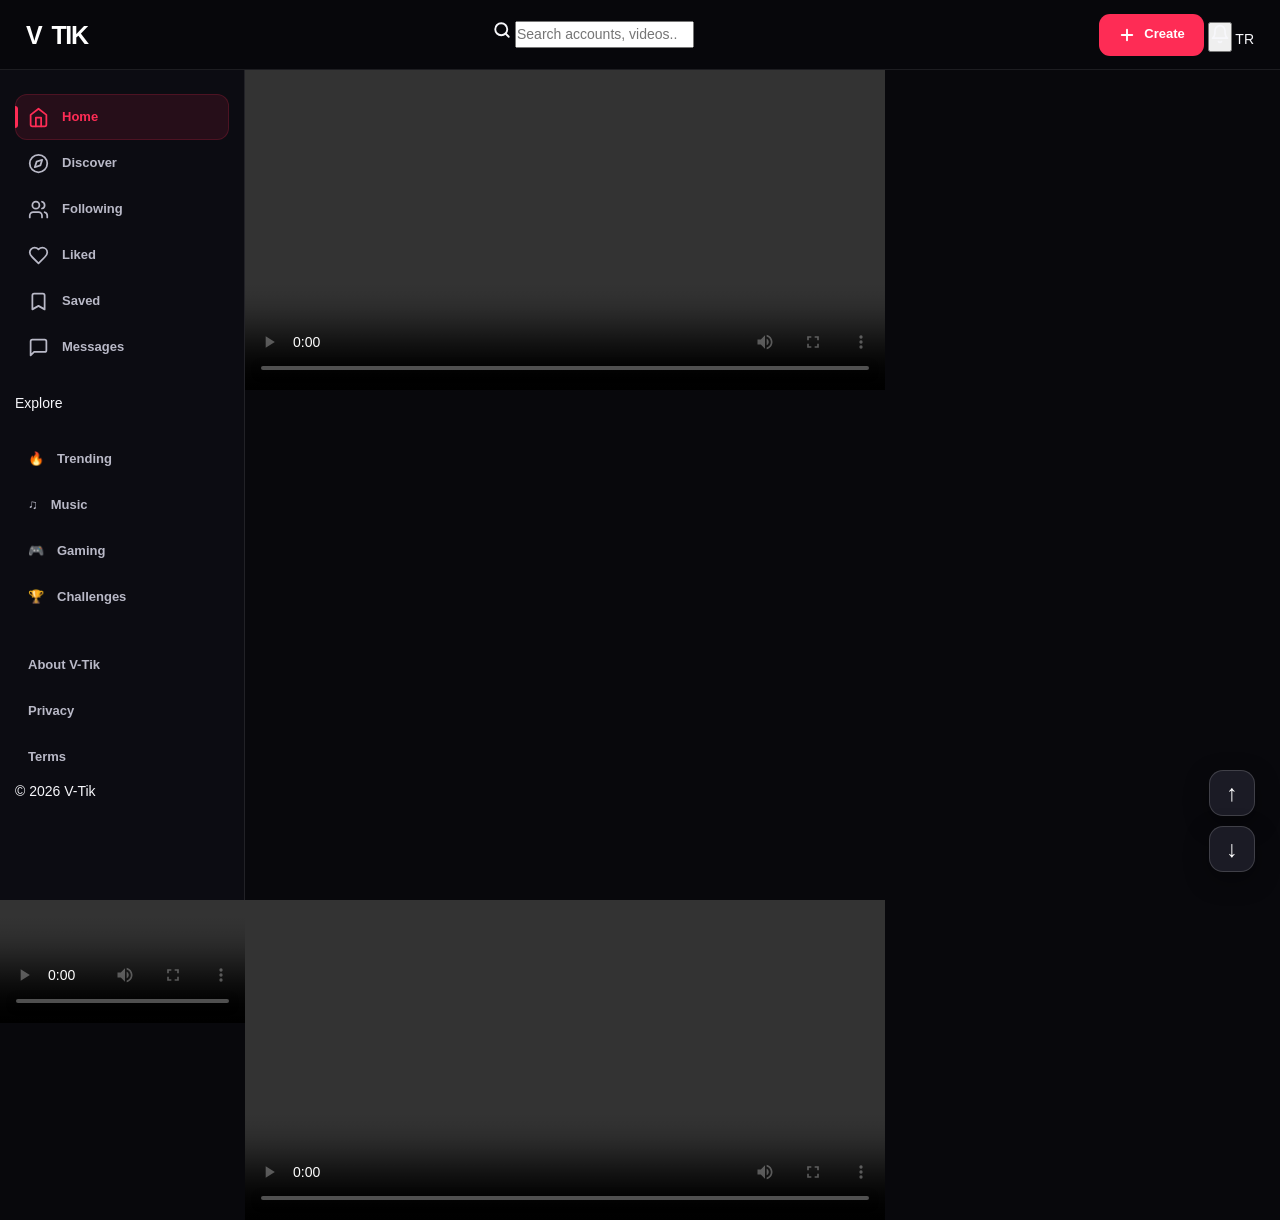
==== index.html @ 107262cf "Update index.html" ====
<!DOCTYPE html>
<html lang="en">
<head>
    <meta charset="UTF-8">
    <meta name="viewport" content="width=device-width, initial-scale=1.0">
    <meta name="theme-color" content="#0F0C1B">
    <meta name="description" content="Discover, watch, share, and create short videos on V-Tik.">

    <title>V-Tik — Short Videos</title>

    <link rel="preconnect" href="https://fonts.googleapis.com">
    <link rel="preconnect" href="https://fonts.gstatic.com" crossorigin>

    <link
        href="https://fonts.googleapis.com/css2?family=Plus+Jakarta+Sans:wght@400;500;600;700;800&display=swap"
        rel="stylesheet"
    >

    <link rel="stylesheet" href="style.css">

    <!-- Keep dialogs hidden before the page becomes interactive. -->
    <style>
        #createModal,
        #commentsModal,
        #videoViewer {
            display: none;
        }

        #createModal.active,
        #commentsModal.active {
            display: flex;
        }

        #videoViewer.active {
            display: flex;
        }

        body.modal-open {
            overflow: hidden;
        }

        [hidden] {
            display: none !important;
        }
    </style>

    <script src="app.js" defer></script>
</head>

<body>

    <!-- =========================
         TOP BAR
    ========================== -->
    <header class="topbar">

        <a href="index.html" class="brand" aria-label="V-Tik home">
            <span class="brand-v">V</span>
            <span class="brand-tik">TIK</span>
        </a>

        <div class="search">

            <span class="search-icon" aria-hidden="true">
                <svg width="18" height="18" viewBox="0 0 24 24"
                     fill="none" stroke="currentColor" stroke-width="2.5"
                     stroke-linecap="round" stroke-linejoin="round">
                    <circle cx="11" cy="11" r="8"></circle>
                    <path d="m21 21-4.3-4.3"></path>
                </svg>
            </span>

            <input
                id="searchInput"
                type="search"
                placeholder="Search accounts, videos..."
                autocomplete="off"
                aria-label="Search videos and accounts"
            >

            <button
                id="clearSearch"
                class="clear-search"
                type="button"
                hidden
                aria-label="Clear search"
            >
                ✕
            </button>

        </div>

        <div class="topbar-actions">

            <button
                id="createTop"
                class="create-btn"
                type="button"
                aria-haspopup="dialog"
                aria-controls="createModal"
            >
                <svg width="18" height="18" viewBox="0 0 24 24"
                     fill="none" stroke="currentColor" stroke-width="2.5"
                     stroke-linecap="round" stroke-linejoin="round"
                     aria-hidden="true">
                    <path d="M5 12h14"></path>
                    <path d="M12 5v14"></path>
                </svg>
                <span>Create</span>
            </button>

            <button
                class="round-btn"
                id="notificationBtn"
                type="button"
                title="Notifications"
                aria-label="Notifications"
            >
                <svg width="20" height="20" viewBox="0 0 24 24"
                     fill="none" stroke="currentColor" stroke-width="2"
                     stroke-linecap="round" stroke-linejoin="round"
                     aria-hidden="true">
                    <path d="M6 8a6 6 0 0 1 12 0c0 7 3 9 3 9H3s3-2 3-9"></path>
                    <path d="M10.3 21a1.94 1.94 0 0 0 3.4 0"></path>
                </svg>
                <span class="badge" aria-hidden="true"></span>
            </button>

            <a href="log.html" class="profile-link" aria-label="User profile">
                <span class="avatar small">TR</span>
            </a>

        </div>

    </header>


    <!-- =========================
         MAIN APPLICATION SHELL
    ========================== -->
    <div class="shell">

        <!-- SIDEBAR -->
        <aside class="sidebar">

            <nav class="nav-group" aria-label="Main navigation">

                <button
                    class="nav-item active"
                    type="button"
                    data-section="home"
                    aria-current="page"
                >
                    <svg width="22" height="22" viewBox="0 0 24 24"
                         fill="none" stroke="currentColor" stroke-width="2"
                         stroke-linecap="round" stroke-linejoin="round"
                         aria-hidden="true">
                        <path d="m3 9 9-7 9 7v11a2 2 0 0 1-2 2H5a2 2 0 0 1-2-2z"></path>
                        <polyline points="9 22 9 12 15 12 15 22"></polyline>
                    </svg>
                    <span>Home</span>
                </button>

                <button class="nav-item" type="button" data-section="discover">
                    <svg width="22" height="22" viewBox="0 0 24 24"
                         fill="none" stroke="currentColor" stroke-width="2"
                         stroke-linecap="round" stroke-linejoin="round"
                         aria-hidden="true">
                        <circle cx="12" cy="12" r="10"></circle>
                        <polygon points="16.24 7.76 14.12 14.12 7.76 16.24 9.88 9.88 16.24 7.76"></polygon>
                    </svg>
                    <span>Discover</span>
                </button>

                <button class="nav-item" type="button" data-section="following">
                    <svg width="22" height="22" viewBox="0 0 24 24"
                         fill="none" stroke="currentColor" stroke-width="2"
                         stroke-linecap="round" stroke-linejoin="round"
                         aria-hidden="true">
                        <path d="M16 21v-2a4 4 0 0 0-4-4H6a4 4 0 0 0-4 4v2"></path>
                        <circle cx="9" cy="7" r="4"></circle>
                        <path d="M22 21v-2a4 4 0 0 0-3-3.87"></path>
                        <path d="M16 3.13a4 4 0 0 1 0 7.75"></path>
                    </svg>
                    <span>Following</span>
                </button>

                <button class="nav-item" type="button" data-section="liked">
                    <svg width="22" height="22" viewBox="0 0 24 24"
                         fill="none" stroke="currentColor" stroke-width="2"
                         stroke-linecap="round" stroke-linejoin="round"
                         aria-hidden="true">
                        <path d="M19 14c1.49-1.46 3-3.21 3-5.5A5.5 5.5 0 0 0 16.5 3c-1.76 0-3 .5-4.5 2-1.5-1.5-2.74-2-4.5-2A5.5 5.5 0 0 0 2 8.5c0 2.3 1.5 4.05 3 5.5l7 7Z"></path>
                    </svg>
                    <span>Liked</span>
                </button>

                <button class="nav-item" type="button" data-section="saved">
                    <svg width="22" height="22" viewBox="0 0 24 24"
                         fill="none" stroke="currentColor" stroke-width="2"
                         stroke-linecap="round" stroke-linejoin="round"
                         aria-hidden="true">
                        <path d="m19 21-7-4-7 4V5a2 2 0 0 1 2-2h10a2 2 0 0 1 2 2v16z"></path>
                    </svg>
                    <span>Saved</span>
                </button>

                <button class="nav-item" type="button" data-section="messages">
                    <svg width="22" height="22" viewBox="0 0 24 24"
                         fill="none" stroke="currentColor" stroke-width="2"
                         stroke-linecap="round" stroke-linejoin="round"
                         aria-hidden="true">
                        <path d="M21 15a2 2 0 0 1-2 2H7l-4 4V5a2 2 0 0 1 2-2h14a2 2 0 0 1 2 2z"></path>
                    </svg>
                    <span>Messages</span>
                </button>

            </nav>

            <div class="side-title">Explore</div>

            <nav class="nav-group" aria-label="Explore categories">

                <button class="nav-item" type="button" data-section="trending">
                    <span class="emoji-icon" aria-hidden="true">🔥</span>
                    <span>Trending</span>
                </button>

                <button class="nav-item" type="button" data-section="music">
                    <span class="emoji-icon" aria-hidden="true">♫</span>
                    <span>Music</span>
                </button>

                <button class="nav-item" type="button" data-section="gaming">
                    <span class="emoji-icon" aria-hidden="true">🎮</span>
                    <span>Gaming</span>
                </button>

                <button class="nav-item" type="button" data-section="challenges">
                    <span class="emoji-icon" aria-hidden="true">🏆</span>
                    <span>Challenges</span>
                </button>

            </nav>

            <div class="side-bottom">

                <div class="footer-links">
                    <button type="button">About V-Tik</button>
                    <button type="button">Privacy</button>
                    <button type="button">Terms</button>
                </div>

                <p class="copyright">© 2026 V-Tik</p>

            </div>

        </aside>


        <!-- =========================
             VIDEO FEED
             app.js renders video cards here.
             Intentionally empty on page load.
        ========================== -->
      
<div class="scroll-controls" aria-label="Feed scrolling controls">
    <button id="scrollUp" type="button" aria-label="Scroll up" title="Scroll up">
        ↑
    </button>
    <button id="scrollDown" type="button" aria-label="Scroll down" title="Scroll down">
        ↓
    </button>
</div>

<video controls width="640" playsinline preload="metadata">
  <source src="./Ranking Best F1 Donut's!.mp4" type="video/mp4">
  Your browser does not support HTML video.
</video>
        <video controls width="640" playsinline preload="metadata">
  <source src="./video2.mp4" type="video/mp4">
  Your browser does not support HTML video.
</video>
<video controls width="640" playsinline preload="metadata">
  <source src="./videoplayback.mp4" type="video/mp4">
  Your browser does not support HTML video.
</video>



    <!-- =========================
         MOBILE NAVIGATION
    ========================== -->
    <nav class="mobile-nav" aria-label="Mobile navigation">

        <button
            class="active"
            type="button"
            data-section="home"
            aria-label="Home"
            aria-current="page"
        >
            <svg width="22" height="22" viewBox="0 0 24 24"
                 fill="none" stroke="currentColor" stroke-width="2"
                 stroke-linecap="round" stroke-linejoin="round"
                 aria-hidden="true">
                <path d="m3 9 9-7 9 7v11a2 2 0 0 1-2 2H5a2 2 0 0 1-2-2z"></path>
            </svg>
            <span>Home</span>
        </button>

        <button type="button" data-section="discover" aria-label="Discover">
            <svg width="22" height="22" viewBox="0 0 24 24"
                 fill="none" stroke="currentColor" stroke-width="2"
                 stroke-linecap="round" stroke-linejoin="round"
                 aria-hidden="true">
                <circle cx="12" cy="12" r="10"></circle>
                <polygon points="16.24 7.76 14.12 14.12 7.76 16.24 9.88 9.88 16.24 7.76"></polygon>
            </svg>
            <span>Discover</span>
        </button>

        <button
            class="mobile-create"
            id="mobileCreate"
            type="button"
            aria-label="Create a video"
            aria-haspopup="dialog"
            aria-controls="createModal"
        >
            <svg width="24" height="24" viewBox="0 0 24 24"
                 fill="none" stroke="currentColor" stroke-width="2.5"
                 stroke-linecap="round" stroke-linejoin="round"
                 aria-hidden="true">
                <path d="M12 5v14"></path>
                <path d="M5 12h14"></path>
            </svg>
        </button>

        <button type="button" data-section="messages" aria-label="Inbox">
            <svg width="22" height="22" viewBox="0 0 24 24"
                 fill="none" stroke="currentColor" stroke-width="2"
                 stroke-linecap="round" stroke-linejoin="round"
                 aria-hidden="true">
                <path d="M21 15a2 2 0 0 1-2 2H7l-4 4V5a2 2 0 0 1 2-2h14a2 2 0 0 1 2 2z"></path>
            </svg>
            <span>Inbox</span>
        </button>

        <a href="log.html" class="mobile-profile-link" aria-label="Profile">
            <span class="avatar micro">TR</span>
            <span>Profile</span>
        </a>

    </nav>


    <!-- =========================
         COMMENTS MODAL
    ========================== -->
    <div
        class="modal"
        id="commentsModal"
        role="dialog"
        aria-modal="true"
        aria-labelledby="commentsTitle"
        aria-hidden="true"
    >

        <div class="modal-backdrop" id="commentsBackdrop"></div>

        <div class="modal-box comments-box">

            <div class="modal-header">

                <h2 id="commentsTitle">Comments</h2>

                <button
                    class="close"
                    id="closeComments"
                    type="button"
                    aria-label="Close comments"
                >
                    ✕
                </button>

            </div>

            <div class="comments-list" id="comments"></div>

            <form class="comment-form" id="commentForm">

                <input
                    id="commentInput"
                    name="comment"
                    type="text"
                    placeholder="Add a comment..."
                    maxlength="180"
                    autocomplete="off"
                    aria-label="Write a comment"
                    required
                >

                <button type="submit" id="postCommentBtn" disabled>
                    Post
                </button>

            </form>

        </div>

    </div>


    <!-- =========================
         CREATE VIDEO MODAL
         Hidden until a Create button is clicked.
    ========================== -->
    <div
        class="modal"
        id="createModal"
        role="dialog"
        aria-modal="true"
        aria-labelledby="createTitle"
        aria-hidden="true"
    >

        <div class="modal-backdrop" id="createBackdrop"></div>

        <div class="modal-box create-box">

            <button
                class="close"
                id="closeCreate"
                type="button"
                aria-label="Close upload dialog"
            >
                ✕
            </button>

            <input
                id="videoPicker"
                name="video"
                type="file"
                accept="video/*"
                hidden
            >

            <div class="upload-zone" id="uploadZone">

                <div class="upload-icon-wrapper" aria-hidden="true">
                    <svg width="32" height="32" viewBox="0 0 24 24"
                         fill="none" stroke="currentColor" stroke-width="2"
                         stroke-linecap="round" stroke-linejoin="round">
                        <path d="M21 15v4a2 2 0 0 1-2 2H5a2 2 0 0 1-2-2v-4"></path>
                        <polyline points="17 8 12 3 7 8"></polyline>
                        <line x1="12" y1="3" x2="12" y2="15"></line>
                    </svg>
                </div>

                <h2 id="createTitle">Create on V-Tik</h2>

                <p>Drag and drop a video file, or browse</p>

                <label for="videoPicker" class="upload-btn">
                    <span>Select Video</span>
                </label>

            </div>

            <div class="preview-container" id="previewContainer" hidden>

                <video
                    id="uploadPreview"
                    class="upload-preview"
                    controls
                    muted
                    loop
                    playsinline
                ></video>

                <p id="uploadName" class="file-name-muted"></p>

            </div>

            <div class="caption-wrapper">

                <input
                    id="videoCaption"
                    class="caption-input"
                    name="caption"
                    type="text"
                    maxlength="180"
                    placeholder="Write a catchy caption..."
                    autocomplete="off"
                    aria-label="Video caption"
                >

            </div>

            <button
                id="postVideo"
                class="post-video-btn"
                type="button"
                disabled
            >
                Post Video
            </button>

        </div>

    </div>


    <!-- =========================
         FULLSCREEN VIDEO VIEWER
    ========================== -->
    <div
        class="viewer"
        id="videoViewer"
        aria-hidden="true"
    >

        <button
            class="viewer-close"
            id="viewerClose"
            type="button"
            aria-label="Close video viewer"
        >
            ✕
        </button>

        <video
            id="viewerVideo"
            controls
            playsinline
        ></video>

    </div>


    <!-- =========================
         TOAST NOTIFICATION
    ========================== -->
    <div
        class="toast"
        id="toast"
        role="status"
        aria-live="polite"
    ></div>

</body>
</html>
---- style.css ----
/* =========================================================
   V-TIK — COMPLETE CSS STYLESHEET
   Theme: Premium Dark / TikTok-Inspired
   Layout: Left Sidebar + Vertical Video Feed
   Features:
   - Separate desktop navigation
   - Vertical video cards
   - Like, comment, save and share actions
   - Floating scroll controls
   - Responsive mobile navigation
   - Upload and comments modals
   - Fullscreen video viewer
========================================================= */

/* =========================================================
   1. ROOT VARIABLES
========================================================= */

:root {
    --bg: #08080c;
    --bg-soft: #0e0e14;
    --sidebar-bg: #0c0c12;
    --surface: #121219;
    --surface-2: #1a1a23;
    --surface-3: #252530;

    --pink: #fe2c55;
    --pink-dark: #e91e49;
    --cyan: #25f4ee;

    --text: #f7f7fb;
    --text-soft: #b6b6c4;
    --muted: #777786;

    --border: rgba(255, 255, 255, 0.09);
    --border-strong: rgba(255, 255, 255, 0.16);

    --header-height: 70px;
    --sidebar-width: 245px;
    --feed-width: 650px;

    --radius-sm: 9px;
    --radius-md: 15px;
    --radius-lg: 21px;

    --shadow: 0 14px 40px rgba(0, 0, 0, 0.35);
    --transition: 0.25s ease;
}

/* =========================================================
   2. RESET AND GLOBAL STYLES
========================================================= */

* {
    margin: 0;
    padding: 0;
    box-sizing: border-box;
}

html {
    min-height: 100%;
    scroll-behavior: smooth;
    scroll-padding-top: calc(var(--header-height) + 18px);
    scrollbar-width: thin;
    scrollbar-color: #3b3b48 var(--bg);
}

body {
    min-height: 100vh;
    overflow-x: hidden;

    background: var(--bg);
    color: var(--text);

    font-family: Inter, "Segoe UI", Arial, sans-serif;
    font-size: 14px;
    line-height: 1.6;

    -webkit-font-smoothing: antialiased;
}

button,
input,
textarea,
select {
    font: inherit;
}

button {
    color: inherit;
    cursor: pointer;
}

button:disabled {
    opacity: 0.45;
    cursor: not-allowed;
}

a {
    color: inherit;
    text-decoration: none;
}

img,
video {
    display: block;
    max-width: 100%;
}

img {
    object-fit: cover;
}

::selection {
    background: var(--pink);
    color: white;
}

:focus-visible {
    outline: 2px solid var(--cyan);
    outline-offset: 3px;
}

::-webkit-scrollbar {
    width: 7px;
    height: 7px;
}

::-webkit-scrollbar-track {
    background: var(--bg);
}

::-webkit-scrollbar-thumb {
    background: #383844;
    border-radius: 20px;
}

::-webkit-scrollbar-thumb:hover {
    background: #575765;
}

/* =========================================================
   3. FIXED TOP HEADER
========================================================= */

.topbar,
header.topbar,
.site-header {
    position: fixed;
    inset: 0 0 auto;
    z-index: 1000;

    width: 100%;
    height: var(--header-height);
    padding: 0 26px;

    display: flex;
    align-items: center;
    justify-content: space-between;
    gap: 22px;

    background: rgba(8, 8, 12, 0.96);
    border-bottom: 1px solid var(--border);

    backdrop-filter: blur(20px);
    -webkit-backdrop-filter: blur(20px);
}

.topbar-left,
.topbar-center,
.topbar-right {
    display: flex;
    align-items: center;
    gap: 14px;
}

.topbar-left {
    flex: 0 0 auto;
}

.topbar-center {
    flex: 1;
    justify-content: center;
}

.topbar-right {
    flex: 0 0 auto;
    justify-content: flex-end;
}

/* =========================================================
   4. BRAND / LOGO
========================================================= */

.logo,
.brand,
.brand-logo {
    display: inline-flex;
    align-items: center;
    gap: 10px;
    flex-shrink: 0;
}

.logo img,
.brand img,
.brand-logo img {
    width: 39px;
    height: 39px;
    border-radius: 11px;
    object-fit: cover;
}

.logo span,
.brand span {
    color: white;
    font-size: 25px;
    font-weight: 900;
    letter-spacing: -1.3px;
}

.logo span span,
.brand span span {
    color: var(--pink);
}

/* =========================================================
   5. HEADER ICON BUTTONS
========================================================= */

.icon-btn,
.menu-toggle,
.menu-btn {
    width: 42px;
    height: 42px;

    display: inline-flex;
    align-items: center;
    justify-content: center;

    flex-shrink: 0;

    border: 1px solid transparent;
    border-radius: 12px;

    background: transparent;
    color: var(--text-soft);
    font-size: 20px;

    transition: var(--transition);
}

.icon-btn:hover,
.menu-toggle:hover,
.menu-btn:hover {
    color: white;
    background: var(--surface-2);
    border-color: var(--border);
}

/* =========================================================
   6. SEARCH BAR
========================================================= */

.search-box,
.search-container,
.search-wrap {
    width: min(100%, 430px);
    height: 44px;
    padding: 0 15px;

    display: flex;
    align-items: center;
    gap: 11px;

    background: var(--surface-2);
    border: 1px solid transparent;
    border-radius: 13px;

    transition: border-color var(--transition);
}

.search-box:focus-within,
.search-container:focus-within,
.search-wrap:focus-within {
    border-color: rgba(37, 244, 238, 0.55);
}

.search-box input,
.search-container input,
.search-wrap input {
    width: 100%;
    min-width: 0;

    padding: 0;
    border: 0;
    outline: none;

    background: transparent;
    color: white;
    font-size: 13px;
}

.search-box input::placeholder,
.search-container input::placeholder,
.search-wrap input::placeholder {
    color: var(--muted);
}

.search-box button,
.search-container button,
.search-wrap button {
    display: flex;
    align-items: center;
    justify-content: center;

    border: 0;
    background: transparent;
    color: var(--text-soft);
}

/* =========================================================
   7. BUTTONS
========================================================= */

.btn,
.primary-btn,
.create-btn,
.upload-btn {
    min-height: 42px;
    padding: 0 18px;

    display: inline-flex;
    align-items: center;
    justify-content: center;
    gap: 8px;

    border: 1px solid transparent;
    border-radius: 11px;

    background: var(--pink);
    color: white;

    font-size: 13px;
    font-weight: 750;
    white-space: nowrap;

    transition:
        background var(--transition),
        transform var(--transition),
        box-shadow var(--transition);
}

.btn:hover,
.primary-btn:hover,
.create-btn:hover,
.upload-btn:hover {
    background: var(--pink-dark);
    box-shadow: 0 5px 20px rgba(254, 44, 85, 0.2);
    transform: translateY(-1px);
}

.btn-secondary {
    background: var(--surface-2);
    border-color: var(--border);
    color: white;
}

.btn-secondary:hover {
    background: var(--surface-3);
}

.btn-outline {
    background: transparent;
    border-color: var(--border-strong);
    color: white;
}

.btn-outline:hover {
    background: var(--surface-2);
}

.btn-cyan {
    background: var(--cyan);
    color: #050505;
}

/* =========================================================
   8. APPLICATION SHELL
========================================================= */

.shell,
.app-shell,
.app-layout {
    width: 100%;
    min-height: 100vh;
    padding-top: var(--header-height);
}

.shell {
    display: grid;
    grid-template-columns: var(--sidebar-width) minmax(0, 1fr);
    align-items: start;
}

/* Main content */

.main-content,
.main,
.content {
    width: 100%;
    min-width: 0;
    padding: 28px 32px 70px;
}

/* =========================================================
   9. LEFT SIDEBAR NAVIGATION
========================================================= */

.sidebar,
.left-sidebar,
.side-nav {
    position: sticky;
    top: var(--header-height);

    width: 100%;
    height: calc(100vh - var(--header-height));
    min-height: 400px;

    display: flex;
    flex-direction: column;
    gap: 22px;

    padding: 24px 15px;

    background: var(--sidebar-bg);
    border-right: 1px solid var(--border);

    overflow-x: hidden;
    overflow-y: auto;

    scrollbar-width: thin;
    scrollbar-color: #30303b transparent;
}

.sidebar-section,
.nav-section {
    display: flex;
    flex-direction: column;
    gap: 5px;
}

.sidebar-heading,
.nav-heading,
.sidebar-label {
    padding: 0 12px 9px;

    color: var(--muted);
    font-size: 10px;
    font-weight: 850;
    letter-spacing: 1.5px;
    text-transform: uppercase;
}

/* Individual navigation links */

.sidebar a,
.sidebar button,
.left-sidebar a,
.left-sidebar button,
.side-nav a,
.side-nav button,
.nav-link {
    position: relative;

    width: 100%;
    min-height: 46px;
    padding: 0 12px;

    display: flex;
    align-items: center;
    gap: 13px;

    border: 1px solid transparent;
    border-radius: 12px;

    background: transparent;
    color: #b9b9c7;

    font-size: 13px;
    font-weight: 650;
    text-align: left;

    transition:
        color var(--transition),
        background var(--transition),
        border-color var(--transition);
}

.sidebar a:hover,
.sidebar button:hover,
.left-sidebar a:hover,
.left-sidebar button:hover,
.side-nav a:hover,
.side-nav button:hover,
.nav-link:hover {
    background: var(--surface-2);
    color: white;
}

/* Active navigation item */

.sidebar a.active,
.sidebar button.active,
.left-sidebar a.active,
.left-sidebar button.active,
.side-nav a.active,
.side-nav button.active,
.nav-link.active,
.nav-link[aria-current="page"] {
    background: rgba(254, 44, 85, 0.11);
    border-color: rgba(254, 44, 85, 0.18);
    color: var(--pink);
}

.sidebar a.active::before,
.sidebar button.active::before,
.left-sidebar a.active::before,
.side-nav a.active::before,
.nav-link.active::before {
    content: "";

    position: absolute;
    left: -1px;
    top: 11px;
    bottom: 11px;

    width: 3px;
    border-radius: 0 5px 5px 0;
    background: var(--pink);
}

.sidebar a i,
.sidebar a svg,
.sidebar button i,
.sidebar button svg,
.left-sidebar a i,
.left-sidebar a svg,
.side-nav a i,
.side-nav a svg,
.nav-link i,
.nav-link svg {
    width: 21px;
    height: 21px;
    flex: 0 0 21px;
    font-size: 20px;
}

/* Navigation divider */

.sidebar-divider,
.nav-divider {
    width: 100%;
    height: 1px;
    background: var(--border);
}

/* Sidebar profile */

.sidebar-profile,
.profile-mini {
    display: flex;
    align-items: center;
    gap: 10px;

    padding: 11px;

    border: 1px solid var(--border);
    border-radius: 13px;
    background: var(--surface);
}

.sidebar-profile img,
.profile-mini img {
    width: 37px;
    height: 37px;
    flex-shrink: 0;
    border-radius: 50%;
}

.sidebar-profile-info,
.profile-mini-info {
    min-width: 0;
    flex: 1;
}

.sidebar-profile-info strong,
.profile-mini-info strong {
    display: block;
    overflow: hidden;

    color: white;
    font-size: 12px;
    text-overflow: ellipsis;
    white-space: nowrap;
}

.sidebar-profile-info span,
.profile-mini-info span {
    color: var(--muted);
    font-size: 10px;
}

/* Sidebar footer */

.sidebar-footer {
    margin-top: auto;
    padding: 14px 10px 0;

    border-top: 1px solid var(--border);
    color: var(--muted);

    font-size: 10px;
    line-height: 1.9;
}

.sidebar-footer a:hover {
    color: white;
}

/* =========================================================
   10. FEED HEADER
========================================================= */

.feed-header,
.page-header,
.section-header {
    display: flex;
    align-items: center;
    justify-content: space-between;
    gap: 18px;

    width: 100%;
    max-width: var(--feed-width);
    margin: 0 auto 22px;
}

.feed-header h1,
.page-header h1,
.section-header h1,
.feed-title {
    color: white;
    font-size: clamp(24px, 2.5vw, 32px);
    font-weight: 850;
    letter-spacing: -1px;
}

.feed-header p,
.page-header p,
.section-header p {
    margin-top: 4px;
    color: var(--text-soft);
    font-size: 12px;
}

/* Feed categories */

.feed-tabs,
.category-tabs,
.filter-tabs {
    width: 100%;
    max-width: var(--feed-width);
    margin: 0 auto 22px;
    padding-bottom: 10px;

    display: flex;
    align-items: center;
    gap: 7px;

    border-bottom: 1px solid var(--border);

    overflow-x: auto;
    scrollbar-width: none;
}

.feed-tabs::-webkit-scrollbar,
.category-tabs::-webkit-scrollbar,
.filter-tabs::-webkit-scrollbar {
    display: none;
}

.feed-tabs button,
.category-tabs button,
.filter-tabs button {
    flex: 0 0 auto;
    padding: 9px 14px;

    border: 1px solid transparent;
    border-radius: 9px;

    background: transparent;
    color: var(--text-soft);

    font-size: 12px;
    font-weight: 700;

    transition: var(--transition);
}

.feed-tabs button:hover,
.category-tabs button:hover,
.filter-tabs button:hover {
    background: var(--surface-2);
    color: white;
}

.feed-tabs button.active,
.category-tabs button.active,
.filter-tabs button.active {
    background: var(--surface-2);
    border-color: var(--border);
    color: white;
}

/* =========================================================
   11. VERTICAL VIDEO FEED
========================================================= */

/*
   Videos appear in one column.
   Every card is stacked below the previous card.
*/

#feed,
.video-feed,
.feed-grid {
    width: 100%;
    max-width: var(--feed-width);
    min-width: 0;
    margin: 0 auto;

    display: flex;
    flex-direction: column;
    align-items: stretch;
    gap: 27px;

    padding: 5px 0 55px;
}

/* Empty feed */

#feed:empty::before {
    content: "Your videos will appear here.";

    display: block;
    width: 100%;
    padding: 55px 20px;

    border: 1px dashed var(--border-strong);
    border-radius: var(--radius-lg);

    color: var(--muted);
    text-align: center;
}

/* =========================================================
   12. VIDEO CARD STRUCTURE
========================================================= */

/*
   Main structure:
   --------------------------------
   | VIDEO               | ACTIONS |
   | VIDEO               | ACTIONS |
   | VIDEO               | ACTIONS |
   | CREATOR / CAPTION           |
   --------------------------------

   Cards with separate action bars use a vertical layout.
*/

.video-card,
.video-item,
.feed-card {
    display: grid;
    grid-template-columns: minmax(0, 1fr) 58px;
    grid-template-rows: auto auto;
    align-items: start;
    column-gap: 12px;

    width: 100%;
    min-width: 0;
    padding: 12px;

    background: var(--surface);
    border: 1px solid var(--border);
    border-radius: var(--radius-lg);

    overflow: hidden;

    box-shadow: 0 6px 24px rgba(0, 0, 0, 0.15);

    transition:
        border-color var(--transition),
        box-shadow var(--transition);
}

.video-card:hover,
.video-item:hover,
.feed-card:hover {
    border-color: rgba(37, 244, 238, 0.25);
    box-shadow: var(--shadow);
}

/* =========================================================
   13. VIDEO PLAYER
========================================================= */

.video-card video,
.video-card .feed-video,
.video-card .video-preview,
.video-item video,
.video-item .feed-video,
.feed-card video {
    grid-column: 1;
    grid-row: 1;

    width: 100%;
    height: auto;
    max-height: 680px;

    aspect-ratio: 9 / 14;
    object-fit: cover;

    background: #000;
    border-radius: 13px;

    cursor: pointer;
}

/* Prevent embedded video from overflowing */

.video-card video,
.video-item video,
.feed-card video {
    min-width: 0;
}

/* Video thumbnail */

.video-thumbnail,
.video-cover,
.video-card .thumbnail {
    grid-column: 1;
    grid-row: 1;

    position: relative;
    width: 100%;
    aspect-ratio: 9 / 14;

    overflow: hidden;
    border-radius: 13px;
    background: #000;
}

.video-thumbnail img,
.video-cover img,
.video-card .thumbnail img {
    width: 100%;
    height: 100%;
    object-fit: cover;
    transition: transform 0.45s ease;
}

.video-card:hover .video-thumbnail img,
.video-card:hover .video-cover img {
    transform: scale(1.035);
}

/* Video overlay */

.video-overlay {
    position: absolute;
    inset: 0;
    padding: 12px;

    display: flex;
    flex-direction: column;
    justify-content: space-between;

    background: linear-gradient(
        to bottom,
        rgba(0, 0, 0, 0.28),
        transparent 25%,
        transparent 62%,
        rgba(0, 0, 0, 0.55)
    );

    pointer-events: none;
}

.video-overlay button,
.video-overlay a {
    pointer-events: auto;
}

.video-badge,
.video-duration {
    align-self: flex-start;

    padding: 4px 8px;
    border-radius: 6px;

    background: rgba(0, 0, 0, 0.7);
    color: white;

    font-size: 10px;
    font-weight: 800;
}

.video-badge {
    background: var(--pink);
}

/* =========================================================
   14. VIDEO ACTION BAR — RIGHT SIDE
========================================================= */

.video-actions,
.video-action-bar,
.action-bar {
    grid-column: 2;
    grid-row: 1;

    display: flex;
    flex-direction: column;
    align-items: center;
    justify-content: flex-end;
    gap: 15px;

    min-width: 0;
    padding: 8px 0;
}

.video-actions button,
.video-action-bar button,
.action-bar button,
.video-actions a {
    width: 48px;
    min-height: 47px;
    padding: 5px 2px;

    display: flex;
    flex-direction: column;
    align-items: center;
    justify-content: center;
    gap: 3px;

    border: 0;
    border-radius: 11px;

    background: transparent;
    color: var(--text-soft);

    font-size: 10px;
    font-weight: 700;

    transition:
        background var(--transition),
        color var(--transition),
        transform var(--transition);
}

.video-actions button:hover,
.video-action-bar button:hover,
.action-bar button:hover,
.video-actions a:hover {
    background: var(--surface-2);
    color: white;
}

.video-actions button:active,
.video-action-bar button:active,
.action-bar button:active {
    transform: scale(0.94);
}

.video-actions button i,
.video-actions button svg,
.video-action-bar button i,
.video-action-bar button svg,
.action-bar button i,
.action-bar button svg {
    width: 23px;
    height: 23px;
    font-size: 22px;
}

.video-actions button.liked,
.video-actions button.is-liked,
.video-action-bar button.liked,
.action-bar button.liked {
    color: var(--pink);
}

.video-actions button.saved,
.video-actions button.is-saved {
    color: var(--cyan);
}

/* =========================================================
   15. VIDEO INFORMATION
========================================================= */

.video-info,
.video-details,
.video-card-content {
    grid-column: 1 / -1;
    grid-row: 2;

    min-width: 0;
    padding: 13px 4px 4px;
}

.video-info h3,
.video-details h3,
.video-card-content h3 {
    display: -webkit-box;
    overflow: hidden;

    color: white;
    font-size: 14px;
    font-weight: 800;
    line-height: 1.5;

    overflow-wrap: anywhere;
    -webkit-box-orient: vertical;
    -webkit-line-clamp: 2;
}

.video-info p,
.video-details p,
.video-card-content p {
    display: -webkit-box;
    overflow: hidden;

    margin-top: 6px;

    color: var(--text-soft);
    font-size: 12px;
    line-height: 1.7;

    overflow-wrap: anywhere;
    -webkit-box-orient: vertical;
    -webkit-line-clamp: 3;
}

/* =========================================================
   16. VIDEO CREATOR DETAILS
========================================================= */

.video-creator,
.creator-row,
.video-author {
    display: flex;
    align-items: center;
    gap: 10px;

    min-width: 0;
    margin-bottom: 11px;
}

.video-creator img,
.creator-row img,
.video-author img {
    width: 35px;
    height: 35px;
    flex: 0 0 35px;

    border-radius: 50%;
    object-fit: cover;
    background: var(--surface-3);
}

.video-creator-info,
.creator-info,
.video-author-info {
    min-width: 0;
    flex: 1;
}

.video-creator-info strong,
.creator-info strong,
.video-author-info strong {
    display: block;
    overflow: hidden;

    color: white;
    font-size: 12px;
    font-weight: 750;
    text-overflow: ellipsis;
    white-space: nowrap;
}

.video-creator-info span,
.creator-info span,
.video-author-info span {
    display: block;
    color: var(--muted);
    font-size: 10px;
}

/* Follow button */

.follow-btn,
.follow-button {
    padding: 7px 12px;

    border: 1px solid var(--pink);
    border-radius: 8px;

    background: var(--pink);
    color: white;

    font-size: 11px;
    font-weight: 750;
}

.follow-btn:hover,
.follow-button:hover {
    background: var(--pink-dark);
}

/* =========================================================
   17. FLOATING SCROLL UP / DOWN BUTTONS
========================================================= */

.scroll-controls,
.feed-scroll-controls {
    position: fixed;
    right: 25px;
    bottom: 28px;
    z-index: 800;

    display: flex;
    flex-direction: column;
    align-items: center;
    gap: 10px;
}

.scroll-controls button,
.feed-scroll-controls button,
.scroll-top,
.scroll-bottom {
    width: 46px;
    height: 46px;

    display: flex;
    align-items: center;
    justify-content: center;

    border: 1px solid var(--border-strong);
    border-radius: 14px;

    background: rgba(29, 29, 39, 0.96);
    color: white;

    font-size: 23px;
    font-weight: 800;

    box-shadow: 0 8px 25px rgba(0, 0, 0, 0.35);

    backdrop-filter: blur(12px);
    -webkit-backdrop-filter: blur(12px);

    transition:
        background var(--transition),
        border-color var(--transition),
        transform var(--transition),
        opacity var(--transition);
}

.scroll-controls button:hover,
.feed-scroll-controls button:hover,
.scroll-top:hover,
.scroll-bottom:hover {
    background: var(--pink);
    border-color: var(--pink);
    transform: translateY(-2px);
}

.scroll-controls button:active,
.feed-scroll-controls button:active {
    transform: scale(0.94);
}

.scroll-controls button.hidden,
.feed-scroll-controls button.hidden {
    opacity: 0;
    pointer-events: none;
}

/* =========================================================
   18. EMPTY STATES AND LOADING
========================================================= */

.empty-state,
.no-videos,
.empty-feed {
    width: 100%;
    min-height: 260px;
    padding: 35px 20px;

    display: flex;
    flex-direction: column;
    align-items: center;
    justify-content: center;
    gap: 12px;

    border: 1px dashed var(--border-strong);
    border-radius: var(--radius-lg);

    color: var(--text-soft);
    text-align: center;
}

.empty-state h3,
.no-videos h3,
.empty-feed h3 {
    color: white;
    font-size: 20px;
}

.empty-state p,
.no-videos p,
.empty-feed p {
    max-width: 380px;
    color: var(--muted);
    font-size: 13px;
}

.loading,
.spinner,
.loader {
    width: 35px;
    height: 35px;
    margin: 30px auto;

    border: 3px solid #33333f;
    border-top-color: var(--pink);
    border-radius: 50%;

    animation: vtik-spin 0.75s linear infinite;
}

@keyframes vtik-spin {
    to {
        transform: rotate(360deg);
    }
}

/* =========================================================
   19. MODAL BACKDROP
========================================================= */

.modal,
.modal-overlay,
.dialog-overlay {
    position: fixed;
    inset: 0;
    z-index: 2000;

    display: none;
    align-items: center;
    justify-content: center;

    padding: 20px;

    background: rgba(0, 0, 0, 0.78);

    backdrop-filter: blur(7px);
    -webkit-backdrop-filter: blur(7px);
}

.modal.open,
.modal.show,
.modal.active,
.modal-overlay.open,
.modal-overlay.show,
.dialog-overlay.open {
    display: flex;
}

/* Modal panel */

.modal-content,
.modal-panel,
.dialog {
    position: relative;

    width: min(100%, 560px);
    max-height: 88vh;

    display: flex;
    flex-direction: column;

    overflow: hidden;

    border: 1px solid var(--border);
    border-radius: var(--radius-lg);

    background: #111117;
    box-shadow: var(--shadow);

    animation: vtik-modal-in 0.22s ease;
}

@keyframes vtik-modal-in {
    from {
        opacity: 0;
        transform: translateY(12px) scale(0.98);
    }

    to {
        opacity: 1;
        transform: translateY(0) scale(1);
    }
}

/* Modal header */

.modal-header,
.dialog-header {
    padding: 18px 20px;

    display: flex;
    align-items: center;
    justify-content: space-between;
    gap: 15px;

    border-bottom: 1px solid var(--border);
}

.modal-header h2,
.dialog-header h2 {
    color: white;
    font-size: 18px;
    font-weight: 800;
}

.modal-close,
.close-modal,
.dialog-close {
    width: 37px;
    height: 37px;

    display: inline-flex;
    align-items: center;
    justify-content: center;

    border: 1px solid var(--border);
    border-radius: 10px;

    background: var(--surface-2);
    color: white;
    font-size: 21px;

    transition: var(--transition);
}

.modal-close:hover,
.close-modal:hover,
.dialog-close:hover {
    background: var(--pink);
    border-color: var(--pink);
}

.modal-body,
.dialog-body {
    padding: 20px;
    overflow-y: auto;
}

.modal-footer,
.dialog-footer {
    padding: 15px 20px;

    display: flex;
    justify-content: flex-end;
    gap: 10px;

    border-top: 1px solid var(--border);
}

/* =========================================================
   20. COMMENTS
========================================================= */

.comments-list,
#commentsList,
.comment-list {
    display: flex;
    flex-direction: column;
    gap: 17px;
}

.comment,
.comment-item {
    display: flex;
    align-items: flex-start;
    gap: 11px;
}

.comment img,
.comment-item img {
    width: 37px;
    height: 37px;
    flex: 0 0 37px;
    border-radius: 50%;
}

.comment-content,
.comment-text {
    min-width: 0;
    flex: 1;
}

.comment-content strong,
.comment-text strong {
    color: white;
    font-size: 12px;
}

.comment-content p,
.comment-text p {
    margin-top: 4px;
    color: var(--text-soft);
    font-size: 13px;
    overflow-wrap: anywhere;
}

.comment-content small,
.comment-text small {
    display: block;
    margin-top: 5px;
    color: var(--muted);
    font-size: 10px;
}

/* Comment form */

.comment-form,
#commentForm {
    display: flex;
    align-items: center;
    gap: 10px;

    padding: 15px 20px;
    border-top: 1px solid var(--border);
}

.comment-form input,
#commentForm input,
.comment-form textarea {
    min-width: 0;
    flex: 1;

    padding: 12px 14px;

    border: 1px solid var(--border);
    border-radius: 11px;

    background: var(--surface-2);
    color: white;
    outline: none;
}

.comment-form input:focus,
#commentForm input:focus,
.comment-form textarea:focus {
    border-color: var(--cyan);
}

/* =========================================================
   21. CREATE VIDEO / UPLOAD FORM
========================================================= */

.upload-modal .modal-content,
.create-modal .modal-content,
#uploadModal .modal-content,
#createModal .modal-content {
    width: min(100%, 650px);
}

.upload-zone,
.drop-zone,
.upload-area {
    min-height: 220px;
    padding: 28px;

    display: flex;
    flex-direction: column;
    align-items: center;
    justify-content: center;
    gap: 12px;

    border: 2px dashed #41414e;
    border-radius: var(--radius-md);

    background: #15151d;
    color: var(--text-soft);
    text-align: center;

    transition: var(--transition);
}

.upload-zone:hover,
.upload-zone.dragover,
.drop-zone:hover,
.drop-zone.dragover,
.upload-area:hover {
    border-color: var(--pink);
    background: rgba(254, 44, 85, 0.05);
}

.upload-zone h3,
.drop-zone h3,
.upload-area h3 {
    color: white;
    font-size: 18px;
}

.upload-zone p,
.drop-zone p,
.upload-area p {
    color: var(--muted);
    font-size: 12px;
}

.upload-zone input[type="file"],
.drop-zone input[type="file"],
.upload-area input[type="file"] {
    max-width: 100%;
    color: var(--text-soft);
    font-size: 12px;
}

/* Form fields */

.form-group,
.input-group {
    display: flex;
    flex-direction: column;
    gap: 8px;
    margin-bottom: 17px;
}

.form-group label,
.input-group label {
    color: #e1e1e9;
    font-size: 12px;
    font-weight: 750;
}

.form-group input,
.form-group textarea,
.form-group select,
.input-group input,
.input-group textarea,
.input-group select {
    width: 100%;
    min-height: 44px;
    padding: 12px 14px;

    border: 1px solid var(--border-strong);
    border-radius: 11px;

    background: var(--surface-2);
    color: white;
    outline: none;
}

.form-group textarea,
.input-group textarea {
    min-height: 100px;
    resize: vertical;
}

.form-group input:focus,
.form-group textarea:focus,
.form-group select:focus,
.input-group input:focus,
.input-group textarea:focus,
.input-group select:focus {
    border-color: var(--cyan);
}

/* =========================================================
   22. FULLSCREEN VIDEO VIEWER
========================================================= */

.fullscreen-viewer,
.video-viewer,
#videoViewer {
    position: fixed;
    inset: 0;
    z-index: 3000;

    display: none;
    align-items: center;
    justify-content: center;

    padding: 20px;
    background: rgba(0, 0, 0, 0.97);
}

.fullscreen-viewer.open,
.fullscreen-viewer.active,
.video-viewer.open,
.video-viewer.active,
#videoViewer.open,
#videoViewer.active {
    display: flex;
}

.viewer-content,
.viewer-inner {
    width: min(100%, 1000px);
    height: min(90vh, 850px);

    display: grid;
    grid-template-columns: minmax(0, 1fr) 300px;

    position: relative;
    overflow: hidden;

    border: 1px solid var(--border);
    border-radius: var(--radius-lg);

    background: var(--surface);
}

.viewer-video,
.viewer-media {
    min-width: 0;
    min-height: 0;

    display: flex;
    align-items: center;
    justify-content: center;

    background: #000;
}

.viewer-video video,
.viewer-media video {
    width: 100%;
    height: 100%;
    max-height: 90vh;
    object-fit: contain;
}

.viewer-details,
.viewer-sidebar {
    min-width: 0;
    padding: 20px;
    overflow-y: auto;

    border-left: 1px solid var(--border);
}

/* Viewer controls */

.viewer-close,
.viewer-next,
.viewer-prev {
    position: absolute;
    z-index: 5;

    width: 42px;
    height: 42px;

    display: flex;
    align-items: center;
    justify-content: center;

    border: 1px solid var(--border-strong);
    border-radius: 50%;

    background: rgba(20, 20, 28, 0.9);
    color: white;

    font-size: 22px;
    transition: var(--transition);
}

.viewer-close {
    top: 15px;
    right: 15px;
}

.viewer-next {
    top: 50%;
    right: 15px;
    transform: translateY(-50%);
}

.viewer-prev {
    top: 50%;
    left: 15px;
    transform: translateY(-50%);
}

.viewer-close:hover,
.viewer-next:hover,
.viewer-prev:hover {
    background: var(--pink);
    border-color: var(--pink);
}

/* =========================================================
   23. TOAST NOTIFICATIONS
========================================================= */

.toast,
.toast-message,
#toast {
    position: fixed;
    left: 50%;
    bottom: 25px;
    z-index: 5000;

    max-width: min(90vw, 430px);
    padding: 12px 18px;

    border: 1px solid var(--border-strong);
    border-radius: 12px;

    background: #20202a;
    color: white;

    box-shadow: var(--shadow);

    font-size: 12px;
    font-weight: 700;
    text-align: center;

    opacity: 0;
    pointer-events: none;
    transform: translate(-50%, 14px);

    transition:
        opacity var(--transition),
        transform var(--transition);
}

.toast.show,
.toast.visible,
.toast-message.show,
#toast.show {
    opacity: 1;
    transform: translate(-50%, 0);
}

/* =========================================================
   24. MOBILE NAVIGATION
========================================================= */

.mobile-nav,
.bottom-nav,
.mobile-navigation {
    display: none;
}

/* =========================================================
   25. TABLET RESPONSIVENESS
========================================================= */

@media (max-width: 1050px) {
    :root {
        --sidebar-width: 205px;
        --feed-width: 620px;
    }

    .main-content,
    .main,
    .content {
        padding: 25px 22px 60px;
    }

    .topbar,
    header.topbar,
    .site-header {
        padding-right: 18px;
        padding-left: 18px;
        gap: 14px;
    }

    .sidebar,
    .left-sidebar,
    .side-nav {
        padding-right: 11px;
        padding-left: 11px;
    }

    .viewer-content,
    .viewer-inner {
        grid-template-columns: minmax(0, 1fr) 260px;
    }
}

/* =========================================================
   26. MOBILE RESPONSIVENESS
========================================================= */

@media (max-width: 700px) {
    :root {
        --header-height: 60px;
        --feed-width: 100%;
    }

    /* Header */

    .topbar,
    header.topbar,
    .site-header {
        height: var(--header-height);
        padding: 0 11px;
        gap: 8px;
    }

    .topbar-left,
    .topbar-center,
    .topbar-right {
        gap: 7px;
    }

    .logo,
    .brand,
    .brand-logo {
        gap: 7px;
    }

    .logo img,
    .brand img,
    .brand-logo img {
        width: 32px;
        height: 32px;
    }

    .logo span,
    .brand span {
        font-size: 21px;
    }

    .search-box,
    .search-container,
    .search-wrap {
        width: 39px;
        height: 39px;
        padding: 0;
        justify-content: center;

        border-color: var(--border);
        background: transparent;
    }

    .search-box input,
    .search-container input,
    .search-wrap input {
        display: none;
    }

    .create-btn,
    .upload-btn,
    .topbar .btn {
        min-height: 37px;
        padding: 0 11px;
        font-size: 11px;
    }

    .icon-btn,
    .menu-toggle,
    .menu-btn {
        width: 37px;
        height: 37px;
    }

    /* Mobile app shell */

    .shell {
        display: block;
    }

    /* Sidebar becomes a slide-out drawer */

    .sidebar,
    .left-sidebar,
    .side-nav {
        position: fixed;
        top: var(--header-height);
        bottom: 0;
        left: 0;
        z-index: 1500;

        width: min(285px, 85vw);
        height: auto;
        min-height: 0;

        padding: 21px 14px 25px;

        background: var(--sidebar-bg);
        border-right: 1px solid var(--border-strong);
        box-shadow: 18px 0 45px rgba(0, 0, 0, 0.4);

        transform: translateX(-105%);
        transition: transform 0.3s ease;
    }

    .sidebar.open,
    .sidebar.active,
    .left-sidebar.open,
    .left-sidebar.active,
    .side-nav.open,
    .side-nav.active {
        transform: translateX(0);
    }

    /* Main content */

    .main-content,
    .main,
    .content {
        width: 100%;
        padding: 22px 13px 100px;
    }

    .feed-header,
    .page-header,
    .section-header {
        margin-bottom: 17px;
    }

    .feed-header h1,
    .page-header h1,
    .section-header h1,
    .feed-title {
        font-size: 25px;
    }

    .feed-tabs,
    .category-tabs,
    .filter-tabs {
        margin-bottom: 18px;
        gap: 5px;
    }

    .feed-tabs button,
    .category-tabs button,
    .filter-tabs button {
        padding: 8px 11px;
        font-size: 11px;
    }

    /* Keep videos in a single vertical column */

    #feed,
    .video-feed,
    .feed-grid {
        width: 100%;
        max-width: 100%;
        gap: 19px;
        padding: 3px 0 35px;
    }

    .video-card,
    .video-item,
    .feed-card {
        grid-template-columns: minmax(0, 1fr) 47px;
        column-gap: 7px;

        width: 100%;
        padding: 8px;

        border-radius: 14px;
    }

    .video-card video,
    .video-card .feed-video,
    .video-card .video-preview,
    .video-item video,
    .video-item .feed-video,
    .feed-card video,
    .video-thumbnail,
    .video-cover,
    .video-card .thumbnail {
        max-height: 70vh;
        aspect-ratio: 9 / 14;
        border-radius: 10px;
    }

    /* Actions */

    .video-actions,
    .video-action-bar,
    .action-bar {
        gap: 10px;
        padding-top: 5px;
    }

    .video-actions button,
    .video-action-bar button,
    .action-bar button,
    .video-actions a {
        width: 42px;
        min-height: 41px;
        padding: 4px 1px;
        font-size: 9px;
    }

    .video-actions button i,
    .video-actions button svg,
    .video-action-bar button i,
    .video-action-bar button svg,
    .action-bar button i,
    .action-bar button svg {
        width: 21px;
        height: 21px;
        font-size: 20px;
    }

    /* Video details */

    .video-info,
    .video-details,
    .video-card-content {
        padding: 11px 3px 3px;
    }

    .video-info h3,
    .video-details h3,
    .video-card-content h3 {
        font-size: 13px;
    }

    .video-info p,
    .video-details p,
    .video-card-content p {
        font-size: 11px;
    }

    .video-creator img,
    .creator-row img,
    .video-author img {
        width: 30px;
        height: 30px;
        flex-basis: 30px;
    }

    /* Fixed mobile navigation */

    .mobile-nav,
    .bottom-nav,
    .mobile-navigation {
        position: fixed;
        inset: auto 0 0;
        z-index: 1200;

        min-height: 62px;
        padding: 7px 7px calc(7px + env(safe-area-inset-bottom));

        display: flex;
        align-items: center;
        justify-content: space-around;
        gap: 3px;

        background: rgba(12, 12, 18, 0.97);
        border-top: 1px solid var(--border);

        backdrop-filter: blur(18px);
        -webkit-backdrop-filter: blur(18px);
    }

    .mobile-nav a,
    .mobile-nav button,
    .bottom-nav a,
    .bottom-nav button,
    .mobile-navigation a,
    .mobile-navigation button {
        flex: 1;
        min-width: 0;
        min-height: 43px;
        padding: 4px 1px;

        display: flex;
        flex-direction: column;
        align-items: center;
        justify-content: center;
        gap: 3px;

        border: 0;
        border-radius: 9px;

        background: transparent;
        color: var(--muted);

        font-size: 9px;
        font-weight: 700;
    }

    .mobile-nav a i,
    .mobile-nav a svg,
    .mobile-nav button i,
    .mobile-nav button svg,
    .bottom-nav a i,
    .bottom-nav a svg,
    .bottom-nav button i,
    .bottom-nav button svg,
    .mobile-navigation a i,
    .mobile-navigation a svg {
        width: 20px;
        height: 20px;
        font-size: 20px;
    }

    .mobile-nav a.active,
    .mobile-nav button.active,
    .bottom-nav a.active,
    .bottom-nav button.active,
    .mobile-navigation a.active,
    .mobile-navigation button.active {
        color: var(--pink);
    }

    /* Scroll controls stay above bottom navigation */

    .scroll-controls,
    .feed-scroll-controls {
        right: 11px;
        bottom: calc(77px + env(safe-area-inset-bottom));
        gap: 8px;
    }

    .scroll-controls button,
    .feed-scroll-controls button,
    .scroll-top,
    .scroll-bottom {
        width: 40px;
        height: 40px;
        border-radius: 12px;
        font-size: 20px;
    }

    /* Viewer */

    .fullscreen-viewer,
    .video-viewer,
    #videoViewer {
        padding: 0;
    }

    .viewer-content,
    .viewer-inner {
        width: 100%;
        height: 100%;
        max-height: 100%;

        display: flex;
        flex-direction: column;

        border: 0;
        border-radius: 0;
    }

    .viewer-video,
    .viewer-media {
        flex: 1;
        min-height: 0;
    }

    .viewer-video video,
    .viewer-media video {
        max-height: 100%;
    }

    .viewer-details,
    .viewer-sidebar {
        max-height: 30vh;
        padding: 14px;

        border-top: 1px solid var(--border);
        border-left: 0;
    }

    .viewer-close {
        top: 11px;
        right: 11px;
    }

    .viewer-next {
        right: 9px;
    }

    .viewer-prev {
        left: 9px;
    }

    /* Mobile modal */

    .modal,
    .modal-overlay,
    .dialog-overlay {
        align-items: flex-end;
        padding: 0;
    }

    .modal-content,
    .modal-panel,
    .dialog {
        width: 100%;
        max-height: 89vh;
        border-radius: 21px 21px 0 0;
    }

    .modal-header,
    .dialog-header {
        padding: 16px;
    }

    .modal-body,
    .dialog-body {
        padding: 16px;
    }

    .comment-form,
    #commentForm {
        padding: 12px;
    }

    .upload-zone,
    .drop-zone,
    .upload-area {
        min-height: 180px;
        padding: 19px;
    }
}

/* =========================================================
   27. EXTRA SMALL PHONES
========================================================= */

@media (max-width: 380px) {
    .topbar,
    header.topbar,
    .site-header {
        padding-right: 8px;
        padding-left: 8px;
        gap: 5px;
    }

    .logo span,
    .brand span {
        font-size: 19px;
    }

    .create-btn,
    .upload-btn,
    .topbar .btn {
        padding: 0 8px;
        font-size: 10px;
    }

    .main-content,
    .main,
    .content {
        padding-right: 9px;
        padding-left: 9px;
    }

    .video-card,
    .video-item,
    .feed-card {
        grid-template-columns: minmax(0, 1fr) 43px;
        gap: 5px;
        padding: 6px;
    }

    .video-actions button,
    .video-action-bar button,
    .action-bar button,
    .video-actions a {
        width: 39px;
        font-size: 8px;
    }

    .scroll-controls,
    .feed-scroll-controls {
        right: 7px;
    }
}

/* =========================================================
   28. REDUCED MOTION ACCESSIBILITY
========================================================= */

@media (prefers-reduced-motion: reduce) {
    *,
    *::before,
    *::after {
        scroll-behavior: auto !important;
        animation-duration: 0.01ms !important;
        animation-iteration-count: 1 !important;
        transition-duration: 0.01ms !important;
    }
}
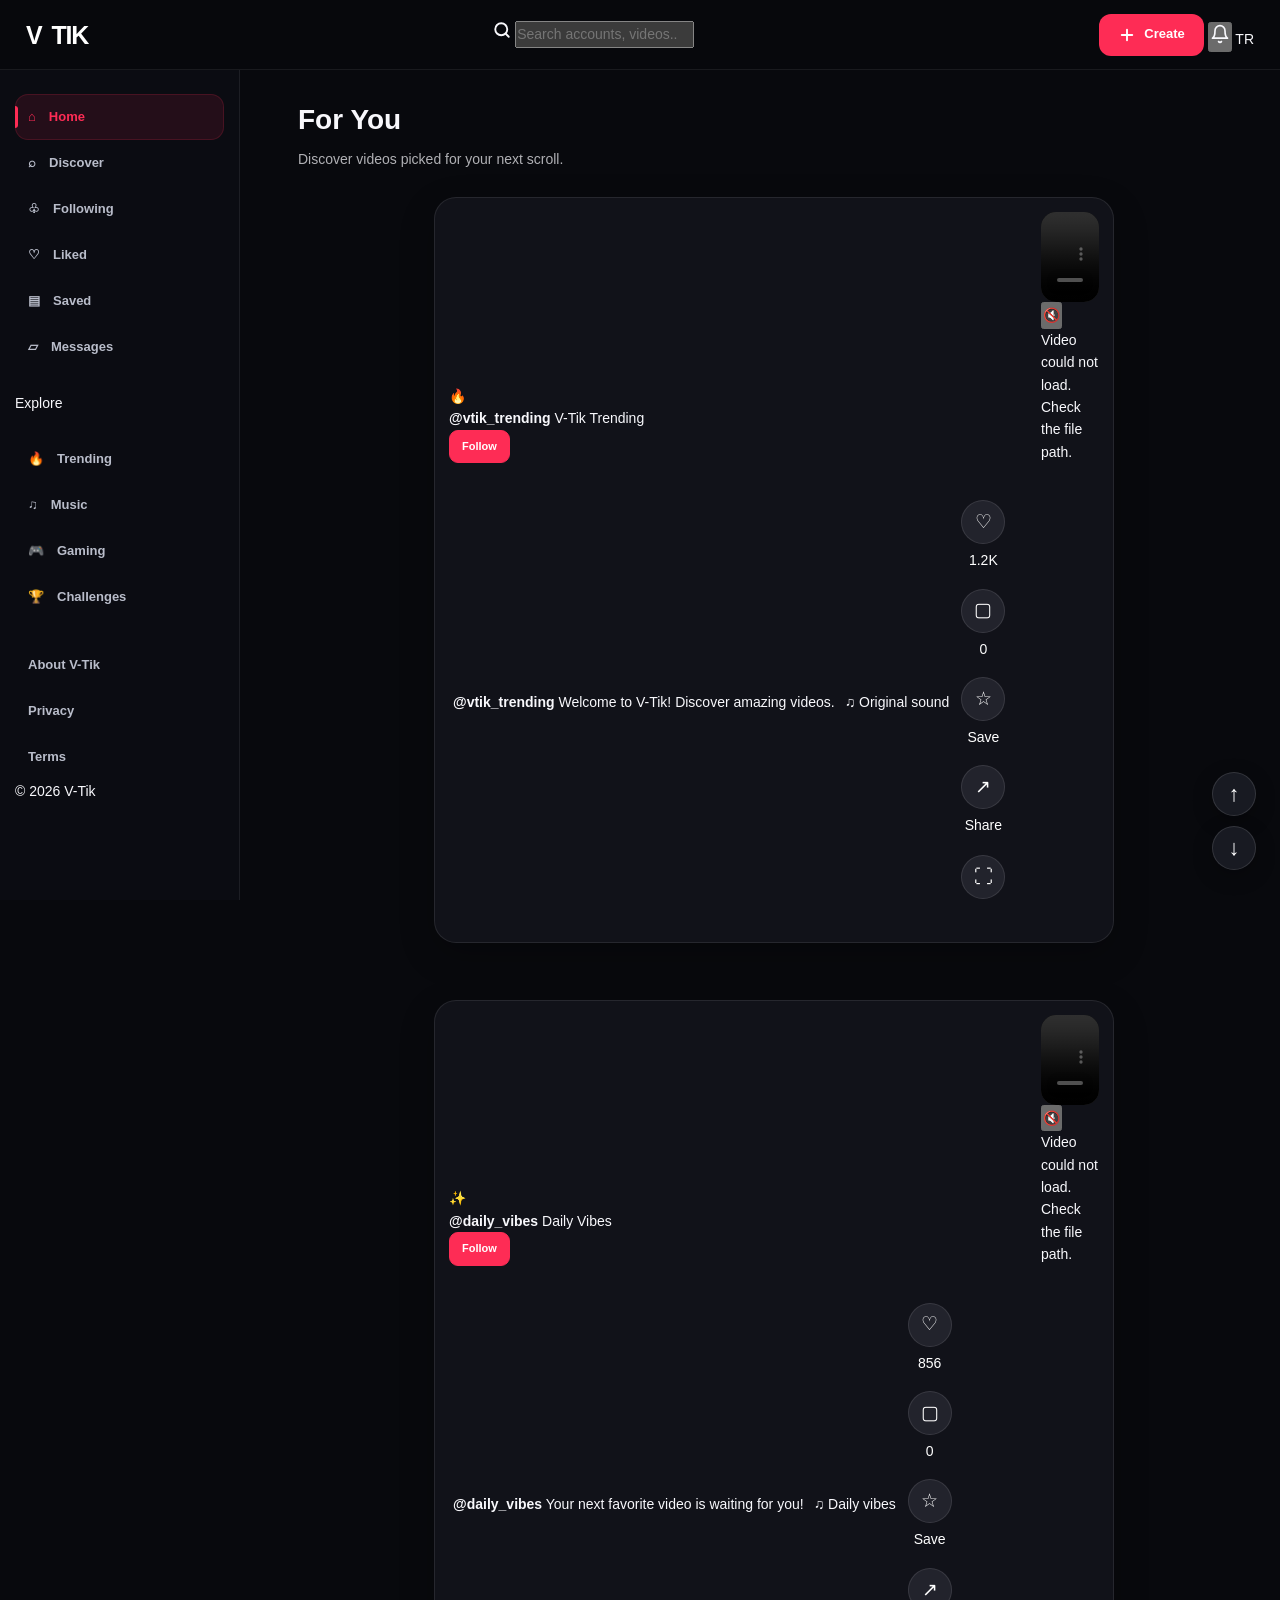
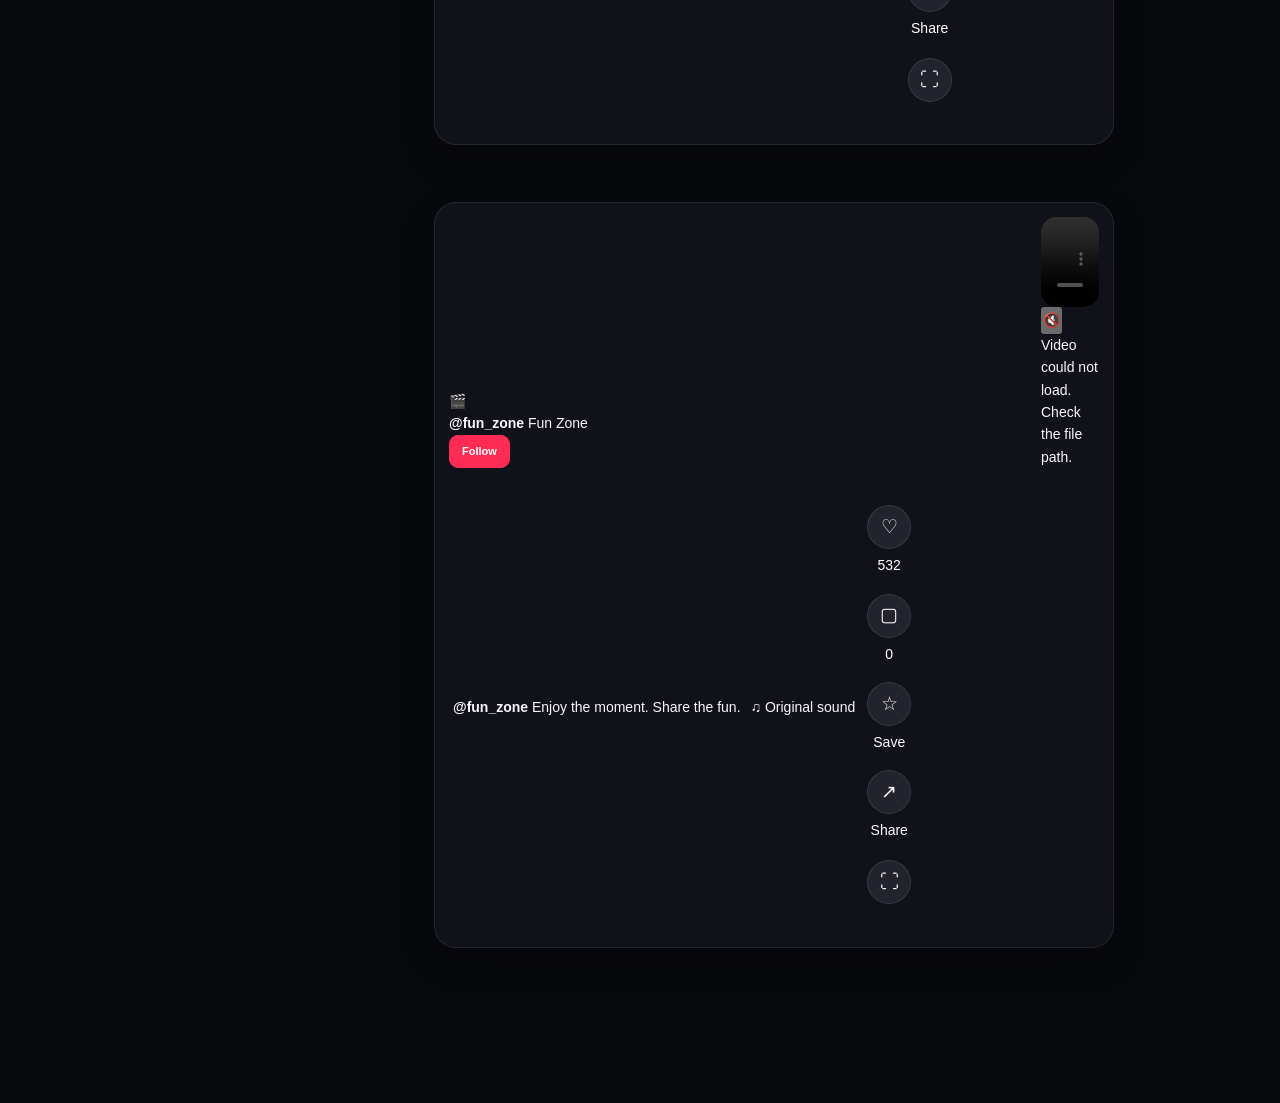
==== commit 665da462: "Update index.html" ====
--- a/index.html
+++ b/index.html
@@ -4,10 +4,13 @@
 <head>
     <meta charset="UTF-8">
     <meta name="viewport" content="width=device-width, initial-scale=1.0">
-    <meta name="theme-color" content="#0F0C1B">
+
+    <meta name="theme-color" content="#08090d">
     <meta name="description" content="Discover, watch, share, and create short videos on V-Tik.">
-
-    <title>V-Tik — Short Videos</title>
+    <meta name="keywords" content="V-Tik, short videos, video sharing, creators, trending videos">
+    <meta name="author" content="V-Tik">
+
+    <title>V-Tik — Discover, Watch & Share Videos</title>
 
     <link rel="preconnect" href="https://fonts.googleapis.com">
     <link rel="preconnect" href="https://fonts.gstatic.com" crossorigin>
@@ -19,8 +22,8 @@
 
     <link rel="stylesheet" href="style.css">
 
-    <!-- Keep dialogs hidden before the page becomes interactive. -->
     <style>
+        /* Keep overlays hidden until activated. */
         #createModal,
         #commentsModal,
         #videoViewer {
@@ -28,10 +31,7 @@
         }
 
         #createModal.active,
-        #commentsModal.active {
-            display: flex;
-        }
-
+        #commentsModal.active,
         #videoViewer.active {
             display: flex;
         }
@@ -43,6 +43,264 @@
         [hidden] {
             display: none !important;
         }
+
+        /* Main layout: sidebar + feed. */
+        .shell {
+            display: grid;
+            grid-template-columns: 240px minmax(0, 1fr);
+            align-items: start;
+            gap: 28px;
+        }
+
+        .sidebar {
+            min-width: 0;
+        }
+
+        .main-content {
+            min-width: 0;
+            position: relative;
+        }
+
+        .feed-heading {
+            margin: 0 0 22px;
+        }
+
+        .feed-heading h1 {
+            margin: 0 0 5px;
+        }
+
+        .feed-heading p {
+            margin: 0;
+            opacity: 0.7;
+        }
+
+        /* Feed scrolling controls. */
+        .scroll-controls {
+            position: fixed;
+            right: 24px;
+            bottom: 30px;
+            z-index: 50;
+            display: flex;
+            flex-direction: column;
+            gap: 10px;
+        }
+
+        .scroll-controls button {
+            display: grid;
+            place-items: center;
+            width: 44px;
+            height: 44px;
+            border: 1px solid rgba(255,255,255,.12);
+            border-radius: 50%;
+            color: #fff;
+            background: #181a22;
+            font: inherit;
+            font-size: 22px;
+            cursor: pointer;
+            box-shadow: 0 6px 20px rgba(0,0,0,.25);
+            transition: transform .2s ease, background .2s ease;
+        }
+
+        .scroll-controls button:hover {
+            background: #fe2c55;
+            transform: translateY(-2px);
+        }
+
+        /* Fallback card layout for the videos in this HTML. */
+        .video-card {
+            position: relative;
+            display: grid;
+            grid-template-columns: minmax(0, 1fr) 58px;
+            align-items: end;
+            gap: 14px;
+            width: min(100%, 680px);
+            margin: 0 auto 30px;
+            padding: 14px;
+            border: 1px solid rgba(255,255,255,.09);
+            border-radius: 22px;
+            background: #111219;
+            overflow: hidden;
+        }
+
+        .video-card-main {
+            min-width: 0;
+        }
+
+        .feed-video {
+            display: block;
+            width: 100%;
+            max-height: 76vh;
+            aspect-ratio: 9 / 16;
+            object-fit: contain;
+            background: #050505;
+            border-radius: 16px;
+        }
+
+        .video-info {
+            padding: 15px 4px 4px;
+        }
+
+        .video-details {
+            display: flex;
+            align-items: center;
+            gap: 10px;
+            margin-bottom: 10px;
+        }
+
+        .creator-avatar {
+            display: grid;
+            place-items: center;
+            flex: 0 0 40px;
+            width: 40px;
+            height: 40px;
+            border-radius: 50%;
+            color: #fff;
+            font-size: 13px;
+            font-weight: 800;
+            background: linear-gradient(135deg, #fe2c55, #7c3aed);
+        }
+
+        .creator-meta {
+            min-width: 0;
+        }
+
+        .creator-meta strong,
+        .creator-meta span {
+            display: block;
+        }
+
+        .creator-meta span {
+            margin-top: 2px;
+            font-size: 12px;
+            opacity: .65;
+        }
+
+        .video-caption {
+            margin: 0;
+            overflow-wrap: anywhere;
+            line-height: 1.6;
+        }
+
+        .video-actions {
+            display: flex;
+            flex-direction: column;
+            align-items: center;
+            gap: 17px;
+            padding-bottom: 12px;
+        }
+
+        .video-actions button {
+            display: flex;
+            flex-direction: column;
+            align-items: center;
+            gap: 5px;
+            padding: 0;
+            border: 0;
+            color: #fff;
+            background: transparent;
+            font: inherit;
+            cursor: pointer;
+        }
+
+        .video-actions button span:first-child {
+            display: grid;
+            place-items: center;
+            width: 44px;
+            height: 44px;
+            border: 1px solid rgba(255,255,255,.1);
+            border-radius: 50%;
+            background: #22232c;
+            font-size: 19px;
+        }
+
+        .video-actions button small {
+            font-size: 11px;
+            opacity: .8;
+        }
+
+        .video-actions button:hover span:first-child {
+            color: #25f4ee;
+        }
+
+        .video-actions .like-action:hover span:first-child {
+            color: #fe2c55;
+        }
+
+        .empty-feed {
+            display: none;
+            padding: 40px 20px;
+            text-align: center;
+            opacity: .7;
+        }
+
+        /* Keep mobile navigation above page content. */
+        @media (max-width: 900px) {
+            .shell {
+                grid-template-columns: 190px minmax(0, 1fr);
+                gap: 18px;
+            }
+        }
+
+        @media (max-width: 700px) {
+            .shell {
+                display: block;
+                padding-bottom: 90px;
+            }
+
+            .sidebar {
+                display: none;
+            }
+
+            .main-content {
+                width: 100%;
+            }
+
+            .video-card {
+                width: 100%;
+                gap: 8px;
+                padding: 9px;
+                border-radius: 17px;
+                margin-bottom: 20px;
+            }
+
+            .feed-video {
+                max-height: 68vh;
+                border-radius: 12px;
+            }
+
+            .video-actions {
+                gap: 13px;
+            }
+
+            .video-actions button span:first-child {
+                width: 38px;
+                height: 38px;
+                font-size: 17px;
+            }
+
+            .scroll-controls {
+                right: 12px;
+                bottom: 85px;
+            }
+
+            .scroll-controls button {
+                width: 38px;
+                height: 38px;
+            }
+        }
+
+        @media (max-width: 380px) {
+            .video-card {
+                grid-template-columns: minmax(0, 1fr) 44px;
+                gap: 6px;
+                padding: 7px;
+            }
+
+            .video-actions button span:first-child {
+                width: 34px;
+                height: 34px;
+            }
+        }
     </style>
 
     <script src="app.js" defer></script>
@@ -50,18 +308,14 @@
 
 <body>
 
-    <!-- =========================
-         TOP BAR
-    ========================== -->
+    <!-- TOP BAR -->
     <header class="topbar">
-
         <a href="index.html" class="brand" aria-label="V-Tik home">
             <span class="brand-v">V</span>
             <span class="brand-tik">TIK</span>
         </a>
 
         <div class="search">
-
             <span class="search-icon" aria-hidden="true">
                 <svg width="18" height="18" viewBox="0 0 24 24"
                      fill="none" stroke="currentColor" stroke-width="2.5"
@@ -85,14 +339,10 @@
                 type="button"
                 hidden
                 aria-label="Clear search"
-            >
-                ✕
-            </button>
-
+            >✕</button>
         </div>
 
         <div class="topbar-actions">
-
             <button
                 id="createTop"
                 class="create-btn"
@@ -114,8 +364,8 @@
                 class="round-btn"
                 id="notificationBtn"
                 type="button"
+                aria-label="Notifications"
                 title="Notifications"
-                aria-label="Notifications"
             >
                 <svg width="20" height="20" viewBox="0 0 24 24"
                      fill="none" stroke="currentColor" stroke-width="2"
@@ -130,98 +380,51 @@
             <a href="log.html" class="profile-link" aria-label="User profile">
                 <span class="avatar small">TR</span>
             </a>
-
         </div>
-
     </header>
 
 
-    <!-- =========================
-         MAIN APPLICATION SHELL
-    ========================== -->
+    <!-- MAIN APPLICATION -->
     <div class="shell">
 
-        <!-- SIDEBAR -->
+        <!-- LEFT SIDEBAR -->
         <aside class="sidebar">
-
             <nav class="nav-group" aria-label="Main navigation">
-
-                <button
-                    class="nav-item active"
-                    type="button"
-                    data-section="home"
-                    aria-current="page"
-                >
-                    <svg width="22" height="22" viewBox="0 0 24 24"
-                         fill="none" stroke="currentColor" stroke-width="2"
-                         stroke-linecap="round" stroke-linejoin="round"
-                         aria-hidden="true">
-                        <path d="m3 9 9-7 9 7v11a2 2 0 0 1-2 2H5a2 2 0 0 1-2-2z"></path>
-                        <polyline points="9 22 9 12 15 12 15 22"></polyline>
-                    </svg>
+                <button class="nav-item active" type="button"
+                        data-section="home" aria-current="page">
+                    <span aria-hidden="true">⌂</span>
                     <span>Home</span>
                 </button>
 
                 <button class="nav-item" type="button" data-section="discover">
-                    <svg width="22" height="22" viewBox="0 0 24 24"
-                         fill="none" stroke="currentColor" stroke-width="2"
-                         stroke-linecap="round" stroke-linejoin="round"
-                         aria-hidden="true">
-                        <circle cx="12" cy="12" r="10"></circle>
-                        <polygon points="16.24 7.76 14.12 14.12 7.76 16.24 9.88 9.88 16.24 7.76"></polygon>
-                    </svg>
+                    <span aria-hidden="true">⌕</span>
                     <span>Discover</span>
                 </button>
 
                 <button class="nav-item" type="button" data-section="following">
-                    <svg width="22" height="22" viewBox="0 0 24 24"
-                         fill="none" stroke="currentColor" stroke-width="2"
-                         stroke-linecap="round" stroke-linejoin="round"
-                         aria-hidden="true">
-                        <path d="M16 21v-2a4 4 0 0 0-4-4H6a4 4 0 0 0-4 4v2"></path>
-                        <circle cx="9" cy="7" r="4"></circle>
-                        <path d="M22 21v-2a4 4 0 0 0-3-3.87"></path>
-                        <path d="M16 3.13a4 4 0 0 1 0 7.75"></path>
-                    </svg>
+                    <span aria-hidden="true">♧</span>
                     <span>Following</span>
                 </button>
 
                 <button class="nav-item" type="button" data-section="liked">
-                    <svg width="22" height="22" viewBox="0 0 24 24"
-                         fill="none" stroke="currentColor" stroke-width="2"
-                         stroke-linecap="round" stroke-linejoin="round"
-                         aria-hidden="true">
-                        <path d="M19 14c1.49-1.46 3-3.21 3-5.5A5.5 5.5 0 0 0 16.5 3c-1.76 0-3 .5-4.5 2-1.5-1.5-2.74-2-4.5-2A5.5 5.5 0 0 0 2 8.5c0 2.3 1.5 4.05 3 5.5l7 7Z"></path>
-                    </svg>
+                    <span aria-hidden="true">♡</span>
                     <span>Liked</span>
                 </button>
 
                 <button class="nav-item" type="button" data-section="saved">
-                    <svg width="22" height="22" viewBox="0 0 24 24"
-                         fill="none" stroke="currentColor" stroke-width="2"
-                         stroke-linecap="round" stroke-linejoin="round"
-                         aria-hidden="true">
-                        <path d="m19 21-7-4-7 4V5a2 2 0 0 1 2-2h10a2 2 0 0 1 2 2v16z"></path>
-                    </svg>
+                    <span aria-hidden="true">▤</span>
                     <span>Saved</span>
                 </button>
 
                 <button class="nav-item" type="button" data-section="messages">
-                    <svg width="22" height="22" viewBox="0 0 24 24"
-                         fill="none" stroke="currentColor" stroke-width="2"
-                         stroke-linecap="round" stroke-linejoin="round"
-                         aria-hidden="true">
-                        <path d="M21 15a2 2 0 0 1-2 2H7l-4 4V5a2 2 0 0 1 2-2h14a2 2 0 0 1 2 2z"></path>
-                    </svg>
+                    <span aria-hidden="true">▱</span>
                     <span>Messages</span>
                 </button>
-
             </nav>
 
             <div class="side-title">Explore</div>
 
             <nav class="nav-group" aria-label="Explore categories">
-
                 <button class="nav-item" type="button" data-section="trending">
                     <span class="emoji-icon" aria-hidden="true">🔥</span>
                     <span>Trending</span>
@@ -241,110 +444,204 @@
                     <span class="emoji-icon" aria-hidden="true">🏆</span>
                     <span>Challenges</span>
                 </button>
-
             </nav>
 
             <div class="side-bottom">
-
                 <div class="footer-links">
-                    <button type="button">About V-Tik</button>
-                    <button type="button">Privacy</button>
-                    <button type="button">Terms</button>
+                    <a href="#about">About V-Tik</a>
+                    <a href="#privacy">Privacy</a>
+                    <a href="#terms">Terms</a>
                 </div>
-
                 <p class="copyright">© 2026 V-Tik</p>
-
             </div>
-
         </aside>
 
 
-        <!-- =========================
-             VIDEO FEED
-             app.js renders video cards here.
-             Intentionally empty on page load.
-        ========================== -->
-      
-<div class="scroll-controls" aria-label="Feed scrolling controls">
-    <button id="scrollUp" type="button" aria-label="Scroll up" title="Scroll up">
-        ↑
-    </button>
-    <button id="scrollDown" type="button" aria-label="Scroll down" title="Scroll down">
-        ↓
-    </button>
-</div>
-
-<video controls width="640" playsinline preload="metadata">
-  <source src="./Ranking Best F1 Donut's!.mp4" type="video/mp4">
-  Your browser does not support HTML video.
-</video>
-        <video controls width="640" playsinline preload="metadata">
-  <source src="./video2.mp4" type="video/mp4">
-  Your browser does not support HTML video.
-</video>
-<video controls width="640" playsinline preload="metadata">
-  <source src="./videoplayback.mp4" type="video/mp4">
-  Your browser does not support HTML video.
-</video>
-
-
-
-    <!-- =========================
-         MOBILE NAVIGATION
-    ========================== -->
+        <!-- MAIN VIDEO FEED -->
+        <main class="main-content" id="mainContent">
+            <div class="feed-heading">
+                <h1>For You</h1>
+                <p>Discover videos picked for your next scroll.</p>
+            </div>
+
+            <!--
+                Video cards are inside #feed.
+                Keep this ID if app.js uses it to render or filter videos.
+            -->
+            <section id="feed" aria-label="Video feed">
+
+                <article class="video-card" data-video-card>
+                    <div class="video-card-main">
+                        <video
+                            class="feed-video"
+                            controls
+                            playsinline
+                            preload="metadata"
+                            aria-label="Formula One donut video"
+                        >
+                            <source src="./Ranking Best F1 Donut's!.mp4" type="video/mp4">
+                            Your browser does not support HTML video.
+                        </video>
+
+                        <div class="video-info">
+                            <div class="video-details">
+                                <div class="creator-avatar" aria-hidden="true">VT</div>
+                                <div class="creator-meta">
+                                    <strong>@vtikcreator</strong>
+                                    <span>V-Tik creator</span>
+                                </div>
+                            </div>
+                            <p class="video-caption">Formula One donut action 🏎️ #F1 #motorsport</p>
+                        </div>
+                    </div>
+
+                    <div class="video-actions" aria-label="Video actions">
+                        <button type="button" class="like-action" aria-label="Like video">
+                            <span aria-hidden="true">♡</span>
+                            <small>Like</small>
+                        </button>
+                        <button type="button" aria-label="Open comments">
+                            <span aria-hidden="true">☰</span>
+                            <small>Comment</small>
+                        </button>
+                        <button type="button" aria-label="Save video">
+                            <span aria-hidden="true">▤</span>
+                            <small>Save</small>
+                        </button>
+                        <button type="button" aria-label="Share video">
+                            <span aria-hidden="true">↗</span>
+                            <small>Share</small>
+                        </button>
+                    </div>
+                </article>
+
+                <article class="video-card" data-video-card>
+                    <div class="video-card-main">
+                        <video
+                            class="feed-video"
+                            controls
+                            playsinline
+                            preload="metadata"
+                            aria-label="Video two"
+                        >
+                            <source src="./video2.mp4" type="video/mp4">
+                            Your browser does not support HTML video.
+                        </video>
+
+                        <div class="video-info">
+                            <div class="video-details">
+                                <div class="creator-avatar" aria-hidden="true">VT</div>
+                                <div class="creator-meta">
+                                    <strong>@vtikcreator</strong>
+                                    <span>V-Tik creator</span>
+                                </div>
+                            </div>
+                            <p class="video-caption">Watch this moment! ✨ #V-Tik</p>
+                        </div>
+                    </div>
+
+                    <div class="video-actions" aria-label="Video actions">
+                        <button type="button" class="like-action" aria-label="Like video">
+                            <span aria-hidden="true">♡</span>
+                            <small>Like</small>
+                        </button>
+                        <button type="button" aria-label="Open comments">
+                            <span aria-hidden="true">☰</span>
+                            <small>Comment</small>
+                        </button>
+                        <button type="button" aria-label="Save video">
+                            <span aria-hidden="true">▤</span>
+                            <small>Save</small>
+                        </button>
+                        <button type="button" aria-label="Share video">
+                            <span aria-hidden="true">↗</span>
+                            <small>Share</small>
+                        </button>
+                    </div>
+                </article>
+
+                <article class="video-card" data-video-card>
+                    <div class="video-card-main">
+                        <video
+                            class="feed-video"
+                            controls
+                            playsinline
+                            preload="metadata"
+                            aria-label="Video three"
+                        >
+                            <source src="./videoplayback.mp4" type="video/mp4">
+                            Your browser does not support HTML video.
+                        </video>
+
+                        <div class="video-info">
+                            <div class="video-details">
+                                <div class="creator-avatar" aria-hidden="true">VT</div>
+                                <div class="creator-meta">
+                                    <strong>@vtikcreator</strong>
+                                    <span>V-Tik creator</span>
+                                </div>
+                            </div>
+                            <p class="video-caption">Another video to explore 🎬 #shorts</p>
+                        </div>
+                    </div>
+
+                    <div class="video-actions" aria-label="Video actions">
+                        <button type="button" class="like-action" aria-label="Like video">
+                            <span aria-hidden="true">♡</span>
+                            <small>Like</small>
+                        </button>
+                        <button type="button" aria-label="Open comments">
+                            <span aria-hidden="true">☰</span>
+                            <small>Comment</small>
+                        </button>
+                        <button type="button" aria-label="Save video">
+                            <span aria-hidden="true">▤</span>
+                            <small>Save</small>
+                        </button>
+                        <button type="button" aria-label="Share video">
+                            <span aria-hidden="true">↗</span>
+                            <small>Share</small>
+                        </button>
+                    </div>
+                </article>
+
+            </section>
+
+            <p class="empty-feed" id="emptyFeed" role="status">
+                No videos found. Try another search.
+            </p>
+        </main>
+    </div>
+
+
+    <!-- FEED SCROLL CONTROLS -->
+    <div class="scroll-controls" aria-label="Feed scrolling controls">
+        <button id="scrollUp" type="button" aria-label="Scroll up" title="Scroll up">↑</button>
+        <button id="scrollDown" type="button" aria-label="Scroll down" title="Scroll down">↓</button>
+    </div>
+
+
+    <!-- MOBILE NAVIGATION -->
     <nav class="mobile-nav" aria-label="Mobile navigation">
-
-        <button
-            class="active"
-            type="button"
-            data-section="home"
-            aria-label="Home"
-            aria-current="page"
-        >
-            <svg width="22" height="22" viewBox="0 0 24 24"
-                 fill="none" stroke="currentColor" stroke-width="2"
-                 stroke-linecap="round" stroke-linejoin="round"
-                 aria-hidden="true">
-                <path d="m3 9 9-7 9 7v11a2 2 0 0 1-2 2H5a2 2 0 0 1-2-2z"></path>
-            </svg>
+        <button class="active" type="button" data-section="home"
+                aria-label="Home" aria-current="page">
+            <span aria-hidden="true">⌂</span>
             <span>Home</span>
         </button>
 
         <button type="button" data-section="discover" aria-label="Discover">
-            <svg width="22" height="22" viewBox="0 0 24 24"
-                 fill="none" stroke="currentColor" stroke-width="2"
-                 stroke-linecap="round" stroke-linejoin="round"
-                 aria-hidden="true">
-                <circle cx="12" cy="12" r="10"></circle>
-                <polygon points="16.24 7.76 14.12 14.12 7.76 16.24 9.88 9.88 16.24 7.76"></polygon>
-            </svg>
+            <span aria-hidden="true">⌕</span>
             <span>Discover</span>
         </button>
 
-        <button
-            class="mobile-create"
-            id="mobileCreate"
-            type="button"
-            aria-label="Create a video"
-            aria-haspopup="dialog"
-            aria-controls="createModal"
-        >
-            <svg width="24" height="24" viewBox="0 0 24 24"
-                 fill="none" stroke="currentColor" stroke-width="2.5"
-                 stroke-linecap="round" stroke-linejoin="round"
-                 aria-hidden="true">
-                <path d="M12 5v14"></path>
-                <path d="M5 12h14"></path>
-            </svg>
+        <button class="mobile-create" id="mobileCreate" type="button"
+                aria-label="Create a video" aria-haspopup="dialog"
+                aria-controls="createModal">
+            <span aria-hidden="true">＋</span>
         </button>
 
         <button type="button" data-section="messages" aria-label="Inbox">
-            <svg width="22" height="22" viewBox="0 0 24 24"
-                 fill="none" stroke="currentColor" stroke-width="2"
-                 stroke-linecap="round" stroke-linejoin="round"
-                 aria-hidden="true">
-                <path d="M21 15a2 2 0 0 1-2 2H7l-4 4V5a2 2 0 0 1 2-2h14a2 2 0 0 1 2 2z"></path>
-            </svg>
+            <span aria-hidden="true">▱</span>
             <span>Inbox</span>
         </button>
 
@@ -352,103 +649,47 @@
             <span class="avatar micro">TR</span>
             <span>Profile</span>
         </a>
-
     </nav>
 
 
-    <!-- =========================
-         COMMENTS MODAL
-    ========================== -->
-    <div
-        class="modal"
-        id="commentsModal"
-        role="dialog"
-        aria-modal="true"
-        aria-labelledby="commentsTitle"
-        aria-hidden="true"
-    >
-
+    <!-- COMMENTS MODAL -->
+    <div class="modal" id="commentsModal" role="dialog"
+         aria-modal="true" aria-labelledby="commentsTitle" aria-hidden="true">
         <div class="modal-backdrop" id="commentsBackdrop"></div>
 
         <div class="modal-box comments-box">
-
             <div class="modal-header">
-
                 <h2 id="commentsTitle">Comments</h2>
-
-                <button
-                    class="close"
-                    id="closeComments"
-                    type="button"
-                    aria-label="Close comments"
-                >
-                    ✕
-                </button>
-
+                <button class="close" id="closeComments" type="button"
+                        aria-label="Close comments">✕</button>
             </div>
 
             <div class="comments-list" id="comments"></div>
 
             <form class="comment-form" id="commentForm">
-
-                <input
-                    id="commentInput"
-                    name="comment"
-                    type="text"
-                    placeholder="Add a comment..."
-                    maxlength="180"
-                    autocomplete="off"
-                    aria-label="Write a comment"
-                    required
-                >
-
-                <button type="submit" id="postCommentBtn" disabled>
-                    Post
-                </button>
-
+                <input id="commentInput" name="comment" type="text"
+                       placeholder="Add a comment..." maxlength="180"
+                       autocomplete="off" aria-label="Write a comment" required>
+
+                <button type="submit" id="postCommentBtn" disabled>Post</button>
             </form>
-
         </div>
-
     </div>
 
 
-    <!-- =========================
-         CREATE VIDEO MODAL
-         Hidden until a Create button is clicked.
-    ========================== -->
-    <div
-        class="modal"
-        id="createModal"
-        role="dialog"
-        aria-modal="true"
-        aria-labelledby="createTitle"
-        aria-hidden="true"
-    >
-
+    <!-- CREATE VIDEO MODAL -->
+    <div class="modal" id="createModal" role="dialog"
+         aria-modal="true" aria-labelledby="createTitle" aria-hidden="true">
         <div class="modal-backdrop" id="createBackdrop"></div>
 
         <div class="modal-box create-box">
-
-            <button
-                class="close"
-                id="closeCreate"
-                type="button"
-                aria-label="Close upload dialog"
-            >
-                ✕
-            </button>
-
-            <input
-                id="videoPicker"
-                name="video"
-                type="file"
-                accept="video/*"
-                hidden
-            >
+            <button class="close" id="closeCreate" type="button"
+                    aria-label="Close upload dialog">✕</button>
+
+            <input id="videoPicker" name="video" type="file"
+                   accept="video/*" hidden>
 
             <div class="upload-zone" id="uploadZone">
-
                 <div class="upload-icon-wrapper" aria-hidden="true">
                     <svg width="32" height="32" viewBox="0 0 24 24"
                          fill="none" stroke="currentColor" stroke-width="2"
@@ -460,95 +701,90 @@
                 </div>
 
                 <h2 id="createTitle">Create on V-Tik</h2>
-
-                <p>Drag and drop a video file, or browse</p>
+                <p>Drag and drop a video file, or browse.</p>
 
                 <label for="videoPicker" class="upload-btn">
                     <span>Select Video</span>
                 </label>
-
             </div>
 
             <div class="preview-container" id="previewContainer" hidden>
-
-                <video
-                    id="uploadPreview"
-                    class="upload-preview"
-                    controls
-                    muted
-                    loop
-                    playsinline
-                ></video>
-
+                <video id="uploadPreview" class="upload-preview"
+                       controls muted loop playsinline></video>
                 <p id="uploadName" class="file-name-muted"></p>
-
             </div>
 
             <div class="caption-wrapper">
-
-                <input
-                    id="videoCaption"
-                    class="caption-input"
-                    name="caption"
-                    type="text"
-                    maxlength="180"
-                    placeholder="Write a catchy caption..."
-                    autocomplete="off"
-                    aria-label="Video caption"
-                >
-
+                <input id="videoCaption" class="caption-input"
+                       name="caption" type="text" maxlength="180"
+                       placeholder="Write a catchy caption..."
+                       autocomplete="off" aria-label="Video caption">
             </div>
 
-            <button
-                id="postVideo"
-                class="post-video-btn"
-                type="button"
-                disabled
-            >
+            <button id="postVideo" class="post-video-btn"
+                    type="button" disabled>
                 Post Video
             </button>
-
         </div>
-
     </div>
 
 
-    <!-- =========================
-         FULLSCREEN VIDEO VIEWER
-    ========================== -->
-    <div
-        class="viewer"
-        id="videoViewer"
-        aria-hidden="true"
-    >
-
-        <button
-            class="viewer-close"
-            id="viewerClose"
-            type="button"
-            aria-label="Close video viewer"
-        >
-            ✕
-        </button>
-
-        <video
-            id="viewerVideo"
-            controls
-            playsinline
-        ></video>
-
+    <!-- FULLSCREEN VIDEO VIEWER -->
+    <div class="viewer" id="videoViewer" aria-hidden="true">
+        <button class="viewer-close" id="viewerClose" type="button"
+                aria-label="Close video viewer">✕</button>
+
+        <video id="viewerVideo" controls playsinline></video>
     </div>
 
 
-    <!-- =========================
-         TOAST NOTIFICATION
-    ========================== -->
-    <div
-        class="toast"
-        id="toast"
-        role="status"
-        aria-live="polite"
-    ></div>
+    <!-- TOAST NOTIFICATION -->
+    <div class="toast" id="toast" role="status" aria-live="polite"></div>
+
+
+    <!-- BASIC SCROLL BUTTON BEHAVIOUR -->
+    <script>
+        document.addEventListener("DOMContentLoaded", function () {
+            const scrollUp = document.getElementById("scrollUp");
+            const scrollDown = document.getElementById("scrollDown");
+
+            if (scrollUp) {
+                scrollUp.addEventListener("click", function () {
+                    const cards = [...document.querySelectorAll("#feed .video-card")];
+                    const current = cards.find(card => {
+                        const rect = card.getBoundingClientRect();
+                        return rect.bottom > 100;
+                    });
+
+                    if (current) {
+                        const index = cards.indexOf(current);
+                        const target = cards[Math.max(0, index - 1)];
+                        target.scrollIntoView({ behavior: "smooth", block: "start" });
+                    } else {
+                        window.scrollTo({ top: 0, behavior: "smooth" });
+                    }
+                });
+            }
+
+            if (scrollDown) {
+                scrollDown.addEventListener("click", function () {
+                    const cards = [...document.querySelectorAll("#feed .video-card")];
+                    const current = cards.find(card => {
+                        const rect = card.getBoundingClientRect();
+                        return rect.bottom > window.innerHeight * 0.55;
+                    });
+
+                    if (current) {
+                        const index = cards.indexOf(current);
+                        const target = cards[Math.min(cards.length - 1, index + 1)];
+                        target.scrollIntoView({ behavior: "smooth", block: "start" });
+                    } else {
+                        window.scrollBy({ top: window.innerHeight * 0.8, behavior: "smooth" });
+                    }
+                });
+            }
+        });
+    </script>
 
 </body>
 </html>
--- a/style.css
+++ b/style.css
@@ -1,55 +1,54 @@
 
 /* =========================================================
-   V-TIK — COMPLETE CSS STYLESHEET
-   Theme: Premium Dark / TikTok-Inspired
-   Layout: Left Sidebar + Vertical Video Feed
-   Features:
-   - Separate desktop navigation
-   - Vertical video cards
-   - Like, comment, save and share actions
-   - Floating scroll controls
-   - Responsive mobile navigation
-   - Upload and comments modals
-   - Fullscreen video viewer
-========================================================= */
-
-/* =========================================================
-   1. ROOT VARIABLES
+   V-TIK — MODERN VIDEO SHARING PLATFORM
+   Complete Responsive Stylesheet
+   Theme: Premium Dark / Neon Pink / Cyan
+========================================================= */
+
+/* =========================================================
+   01. DESIGN TOKENS
 ========================================================= */
 
 :root {
-    --bg: #08080c;
-    --bg-soft: #0e0e14;
-    --sidebar-bg: #0c0c12;
-    --surface: #121219;
-    --surface-2: #1a1a23;
-    --surface-3: #252530;
+    color-scheme: dark;
+
+    --bg: #08090d;
+    --bg-elevated: #0e1016;
+    --sidebar-bg: #0b0c12;
+
+    --surface: #12141c;
+    --surface-hover: #1a1d28;
+    --surface-raised: #202330;
 
     --pink: #fe2c55;
-    --pink-dark: #e91e49;
+    --pink-hover: #ff496d;
     --cyan: #25f4ee;
-
-    --text: #f7f7fb;
-    --text-soft: #b6b6c4;
-    --muted: #777786;
-
-    --border: rgba(255, 255, 255, 0.09);
-    --border-strong: rgba(255, 255, 255, 0.16);
+    --purple: #9b7bff;
+
+    --text: #f8f8fc;
+    --text-secondary: #b1b4c2;
+    --muted: #777c8d;
+
+    --border: rgba(255, 255, 255, 0.075);
+    --border-hover: rgba(255, 255, 255, 0.15);
 
     --header-height: 70px;
     --sidebar-width: 245px;
-    --feed-width: 650px;
-
-    --radius-sm: 9px;
-    --radius-md: 15px;
-    --radius-lg: 21px;
-
-    --shadow: 0 14px 40px rgba(0, 0, 0, 0.35);
-    --transition: 0.25s ease;
-}
-
-/* =========================================================
-   2. RESET AND GLOBAL STYLES
+    --feed-width: 680px;
+
+    --radius-sm: 10px;
+    --radius-md: 16px;
+    --radius-lg: 22px;
+    --radius-xl: 28px;
+
+    --shadow-card: 0 12px 35px rgba(0, 0, 0, 0.23);
+    --shadow-float: 0 12px 35px rgba(0, 0, 0, 0.4);
+
+    --transition: 220ms ease;
+}
+
+/* =========================================================
+   02. RESET
 ========================================================= */
 
 * {
@@ -61,9 +60,9 @@
 html {
     min-height: 100%;
     scroll-behavior: smooth;
-    scroll-padding-top: calc(var(--header-height) + 18px);
+    scroll-padding-top: calc(var(--header-height) + 20px);
+    scrollbar-color: #353846 var(--bg);
     scrollbar-width: thin;
-    scrollbar-color: #3b3b48 var(--bg);
 }
 
 body {
@@ -73,7 +72,7 @@
     background: var(--bg);
     color: var(--text);
 
-    font-family: Inter, "Segoe UI", Arial, sans-serif;
+    font-family: Inter, "Segoe UI", Roboto, Arial, sans-serif;
     font-size: 14px;
     line-height: 1.6;
 
@@ -93,8 +92,8 @@
 }
 
 button:disabled {
-    opacity: 0.45;
     cursor: not-allowed;
+    opacity: 0.5;
 }
 
 a {
@@ -112,9 +111,13 @@
     object-fit: cover;
 }
 
+svg {
+    flex-shrink: 0;
+}
+
 ::selection {
+    color: white;
     background: var(--pink);
-    color: white;
 }
 
 :focus-visible {
@@ -132,16 +135,16 @@
 }
 
 ::-webkit-scrollbar-thumb {
-    background: #383844;
+    background: #353846;
     border-radius: 20px;
 }
 
 ::-webkit-scrollbar-thumb:hover {
-    background: #575765;
-}
-
-/* =========================================================
-   3. FIXED TOP HEADER
+    background: #535769;
+}
+
+/* =========================================================
+   03. TOP HEADER
 ========================================================= */
 
 .topbar,
@@ -160,11 +163,11 @@
     justify-content: space-between;
     gap: 22px;
 
-    background: rgba(8, 8, 12, 0.96);
+    background: rgba(8, 9, 13, 0.94);
     border-bottom: 1px solid var(--border);
 
-    backdrop-filter: blur(20px);
-    -webkit-backdrop-filter: blur(20px);
+    backdrop-filter: blur(22px);
+    -webkit-backdrop-filter: blur(22px);
 }
 
 .topbar-left,
@@ -172,25 +175,26 @@
 .topbar-right {
     display: flex;
     align-items: center;
-    gap: 14px;
+    gap: 13px;
 }
 
 .topbar-left {
-    flex: 0 0 auto;
+    flex-shrink: 0;
 }
 
 .topbar-center {
     flex: 1;
     justify-content: center;
+    min-width: 0;
 }
 
 .topbar-right {
-    flex: 0 0 auto;
+    flex-shrink: 0;
     justify-content: flex-end;
 }
 
 /* =========================================================
-   4. BRAND / LOGO
+   04. BRAND
 ========================================================= */
 
 .logo,
@@ -205,9 +209,9 @@
 .logo img,
 .brand img,
 .brand-logo img {
-    width: 39px;
-    height: 39px;
-    border-radius: 11px;
+    width: 40px;
+    height: 40px;
+    border-radius: 12px;
     object-fit: cover;
 }
 
@@ -216,7 +220,7 @@
     color: white;
     font-size: 25px;
     font-weight: 900;
-    letter-spacing: -1.3px;
+    letter-spacing: -1.2px;
 }
 
 .logo span span,
@@ -225,7 +229,7 @@
 }
 
 /* =========================================================
-   5. HEADER ICON BUTTONS
+   05. HEADER ICONS
 ========================================================= */
 
 .icon-btn,
@@ -241,10 +245,10 @@
     flex-shrink: 0;
 
     border: 1px solid transparent;
-    border-radius: 12px;
+    border-radius: 13px;
 
     background: transparent;
-    color: var(--text-soft);
+    color: var(--text-secondary);
     font-size: 20px;
 
     transition: var(--transition);
@@ -253,29 +257,29 @@
 .icon-btn:hover,
 .menu-toggle:hover,
 .menu-btn:hover {
-    color: white;
-    background: var(--surface-2);
+    background: var(--surface-hover);
+    color: white;
     border-color: var(--border);
 }
 
 /* =========================================================
-   6. SEARCH BAR
+   06. SEARCH
 ========================================================= */
 
 .search-box,
 .search-container,
 .search-wrap {
-    width: min(100%, 430px);
-    height: 44px;
+    width: min(100%, 440px);
+    height: 45px;
     padding: 0 15px;
 
     display: flex;
     align-items: center;
     gap: 11px;
 
-    background: var(--surface-2);
+    background: #171923;
     border: 1px solid transparent;
-    border-radius: 13px;
+    border-radius: 14px;
 
     transition: border-color var(--transition);
 }
@@ -293,8 +297,8 @@
     min-width: 0;
 
     padding: 0;
+    outline: none;
     border: 0;
-    outline: none;
 
     background: transparent;
     color: white;
@@ -310,17 +314,13 @@
 .search-box button,
 .search-container button,
 .search-wrap button {
-    display: flex;
-    align-items: center;
-    justify-content: center;
-
     border: 0;
     background: transparent;
-    color: var(--text-soft);
-}
-
-/* =========================================================
-   7. BUTTONS
+    color: var(--text-secondary);
+}
+
+/* =========================================================
+   07. BUTTONS
 ========================================================= */
 
 .btn,
@@ -336,7 +336,7 @@
     gap: 8px;
 
     border: 1px solid transparent;
-    border-radius: 11px;
+    border-radius: 12px;
 
     background: var(--pink);
     color: white;
@@ -355,38 +355,33 @@
 .primary-btn:hover,
 .create-btn:hover,
 .upload-btn:hover {
-    background: var(--pink-dark);
-    box-shadow: 0 5px 20px rgba(254, 44, 85, 0.2);
+    background: var(--pink-hover);
+    box-shadow: 0 5px 22px rgba(254, 44, 85, 0.18);
     transform: translateY(-1px);
 }
 
 .btn-secondary {
-    background: var(--surface-2);
+    background: var(--surface-hover);
     border-color: var(--border);
     color: white;
 }
 
 .btn-secondary:hover {
-    background: var(--surface-3);
+    background: var(--surface-raised);
 }
 
 .btn-outline {
     background: transparent;
-    border-color: var(--border-strong);
-    color: white;
-}
-
-.btn-outline:hover {
-    background: var(--surface-2);
+    border-color: var(--border-hover);
 }
 
 .btn-cyan {
     background: var(--cyan);
-    color: #050505;
-}
-
-/* =========================================================
-   8. APPLICATION SHELL
+    color: #08090d;
+}
+
+/* =========================================================
+   08. APP LAYOUT
 ========================================================= */
 
 .shell,
@@ -403,18 +398,16 @@
     align-items: start;
 }
 
-/* Main content */
-
 .main-content,
 .main,
 .content {
     width: 100%;
     min-width: 0;
-    padding: 28px 32px 70px;
-}
-
-/* =========================================================
-   9. LEFT SIDEBAR NAVIGATION
+    padding: 28px 30px 70px;
+}
+
+/* =========================================================
+   09. LEFT SIDEBAR
 ========================================================= */
 
 .sidebar,
@@ -438,9 +431,7 @@
 
     overflow-x: hidden;
     overflow-y: auto;
-
     scrollbar-width: thin;
-    scrollbar-color: #30303b transparent;
 }
 
 .sidebar-section,
@@ -461,8 +452,6 @@
     letter-spacing: 1.5px;
     text-transform: uppercase;
 }
-
-/* Individual navigation links */
 
 .sidebar a,
 .sidebar button,
@@ -482,10 +471,10 @@
     gap: 13px;
 
     border: 1px solid transparent;
-    border-radius: 12px;
+    border-radius: 13px;
 
     background: transparent;
-    color: #b9b9c7;
+    color: #b9bdca;
 
     font-size: 13px;
     font-weight: 650;
@@ -504,11 +493,9 @@
 .side-nav a:hover,
 .side-nav button:hover,
 .nav-link:hover {
-    background: var(--surface-2);
-    color: white;
-}
-
-/* Active navigation item */
+    background: var(--surface-hover);
+    color: white;
+}
 
 .sidebar a.active,
 .sidebar button.active,
@@ -518,8 +505,8 @@
 .side-nav button.active,
 .nav-link.active,
 .nav-link[aria-current="page"] {
-    background: rgba(254, 44, 85, 0.11);
-    border-color: rgba(254, 44, 85, 0.18);
+    background: rgba(254, 44, 85, 0.105);
+    border-color: rgba(254, 44, 85, 0.16);
     color: var(--pink);
 }
 
@@ -556,8 +543,6 @@
     font-size: 20px;
 }
 
-/* Navigation divider */
-
 .sidebar-divider,
 .nav-divider {
     width: 100%;
@@ -565,8 +550,6 @@
     background: var(--border);
 }
 
-/* Sidebar profile */
-
 .sidebar-profile,
 .profile-mini {
     display: flex;
@@ -576,7 +559,8 @@
     padding: 11px;
 
     border: 1px solid var(--border);
-    border-radius: 13px;
+    border-radius: 14px;
+
     background: var(--surface);
 }
 
@@ -590,15 +574,14 @@
 
 .sidebar-profile-info,
 .profile-mini-info {
+    flex: 1;
     min-width: 0;
-    flex: 1;
 }
 
 .sidebar-profile-info strong,
 .profile-mini-info strong {
     display: block;
     overflow: hidden;
-
     color: white;
     font-size: 12px;
     text-overflow: ellipsis;
@@ -611,8 +594,6 @@
     font-size: 10px;
 }
 
-/* Sidebar footer */
-
 .sidebar-footer {
     margin-top: auto;
     padding: 14px 10px 0;
@@ -629,20 +610,20 @@
 }
 
 /* =========================================================
-   10. FEED HEADER
+   10. FEED HEADING AND FILTERS
 ========================================================= */
 
 .feed-header,
 .page-header,
 .section-header {
-    display: flex;
-    align-items: center;
-    justify-content: space-between;
-    gap: 18px;
-
     width: 100%;
     max-width: var(--feed-width);
     margin: 0 auto 22px;
+
+    display: flex;
+    align-items: center;
+    justify-content: space-between;
+    gap: 18px;
 }
 
 .feed-header h1,
@@ -659,11 +640,9 @@
 .page-header p,
 .section-header p {
     margin-top: 4px;
-    color: var(--text-soft);
+    color: var(--text-secondary);
     font-size: 12px;
 }
-
-/* Feed categories */
 
 .feed-tabs,
 .category-tabs,
@@ -692,14 +671,14 @@
 .feed-tabs button,
 .category-tabs button,
 .filter-tabs button {
-    flex: 0 0 auto;
+    flex-shrink: 0;
     padding: 9px 14px;
 
     border: 1px solid transparent;
-    border-radius: 9px;
+    border-radius: 10px;
 
     background: transparent;
-    color: var(--text-soft);
+    color: var(--text-secondary);
 
     font-size: 12px;
     font-weight: 700;
@@ -710,26 +689,21 @@
 .feed-tabs button:hover,
 .category-tabs button:hover,
 .filter-tabs button:hover {
-    background: var(--surface-2);
+    background: var(--surface-hover);
     color: white;
 }
 
 .feed-tabs button.active,
 .category-tabs button.active,
 .filter-tabs button.active {
-    background: var(--surface-2);
+    background: var(--surface-hover);
     border-color: var(--border);
     color: white;
 }
 
 /* =========================================================
-   11. VERTICAL VIDEO FEED
-========================================================= */
-
-/*
-   Videos appear in one column.
-   Every card is stacked below the previous card.
-*/
+   11. VERTICAL FEED CONTAINER
+========================================================= */
 
 #feed,
 .video-feed,
@@ -747,8 +721,6 @@
     padding: 5px 0 55px;
 }
 
-/* Empty feed */
-
 #feed:empty::before {
     content: "Your videos will appear here.";
 
@@ -756,7 +728,7 @@
     width: 100%;
     padding: 55px 20px;
 
-    border: 1px dashed var(--border-strong);
+    border: 1px dashed var(--border-hover);
     border-radius: var(--radius-lg);
 
     color: var(--muted);
@@ -764,52 +736,50 @@
 }
 
 /* =========================================================
-   12. VIDEO CARD STRUCTURE
-========================================================= */
-
-/*
-   Main structure:
-   --------------------------------
-   | VIDEO               | ACTIONS |
-   | VIDEO               | ACTIONS |
-   | VIDEO               | ACTIONS |
-   | CREATOR / CAPTION           |
-   --------------------------------
-
-   Cards with separate action bars use a vertical layout.
-*/
+   12. MODERN VIDEO CARDS
+========================================================= */
 
 .video-card,
 .video-item,
 .feed-card {
+    position: relative;
+
     display: grid;
-    grid-template-columns: minmax(0, 1fr) 58px;
+    grid-template-columns: minmax(0, 1fr) 56px;
     grid-template-rows: auto auto;
     align-items: start;
     column-gap: 12px;
 
     width: 100%;
     min-width: 0;
-    padding: 12px;
-
-    background: var(--surface);
+    padding: 11px;
+
+    background:
+        linear-gradient(
+            145deg,
+            rgba(255, 255, 255, 0.035),
+            transparent 42%
+        ),
+        var(--surface);
+
     border: 1px solid var(--border);
     border-radius: var(--radius-lg);
 
     overflow: hidden;
 
-    box-shadow: 0 6px 24px rgba(0, 0, 0, 0.15);
+    box-shadow: var(--shadow-card);
 
     transition:
         border-color var(--transition),
-        box-shadow var(--transition);
+        box-shadow var(--transition),
+        transform var(--transition);
 }
 
 .video-card:hover,
 .video-item:hover,
 .feed-card:hover {
-    border-color: rgba(37, 244, 238, 0.25);
-    box-shadow: var(--shadow);
+    border-color: rgba(37, 244, 238, 0.22);
+    box-shadow: var(--shadow-float);
 }
 
 /* =========================================================
@@ -827,40 +797,35 @@
 
     width: 100%;
     height: auto;
-    max-height: 680px;
+    max-height: 690px;
+    min-width: 0;
 
     aspect-ratio: 9 / 14;
     object-fit: cover;
 
-    background: #000;
-    border-radius: 13px;
+    background: #050505;
+    border-radius: 15px;
 
     cursor: pointer;
 }
 
-/* Prevent embedded video from overflowing */
-
-.video-card video,
-.video-item video,
-.feed-card video {
-    min-width: 0;
-}
-
-/* Video thumbnail */
+/* Thumbnail alternative */
 
 .video-thumbnail,
 .video-cover,
 .video-card .thumbnail {
+    position: relative;
+
     grid-column: 1;
     grid-row: 1;
 
-    position: relative;
     width: 100%;
     aspect-ratio: 9 / 14;
 
     overflow: hidden;
-    border-radius: 13px;
-    background: #000;
+    border-radius: 15px;
+
+    background: #050505;
 }
 
 .video-thumbnail img,
@@ -869,15 +834,18 @@
     width: 100%;
     height: 100%;
     object-fit: cover;
-    transition: transform 0.45s ease;
+
+    transition: transform 350ms ease;
 }
 
 .video-card:hover .video-thumbnail img,
 .video-card:hover .video-cover img {
-    transform: scale(1.035);
-}
-
-/* Video overlay */
+    transform: scale(1.025);
+}
+
+/* =========================================================
+   14. VIDEO OVERLAYS
+========================================================= */
 
 .video-overlay {
     position: absolute;
@@ -890,9 +858,9 @@
 
     background: linear-gradient(
         to bottom,
-        rgba(0, 0, 0, 0.28),
-        transparent 25%,
-        transparent 62%,
+        rgba(0, 0, 0, 0.30),
+        transparent 24%,
+        transparent 65%,
         rgba(0, 0, 0, 0.55)
     );
 
@@ -909,9 +877,9 @@
     align-self: flex-start;
 
     padding: 4px 8px;
-    border-radius: 6px;
-
-    background: rgba(0, 0, 0, 0.7);
+    border-radius: 7px;
+
+    background: rgba(0, 0, 0, 0.72);
     color: white;
 
     font-size: 10px;
@@ -923,7 +891,7 @@
 }
 
 /* =========================================================
-   14. VIDEO ACTION BAR — RIGHT SIDE
+   15. VIDEO ACTIONS
 ========================================================= */
 
 .video-actions,
@@ -932,14 +900,14 @@
     grid-column: 2;
     grid-row: 1;
 
+    min-width: 0;
+    padding: 9px 0;
+
     display: flex;
     flex-direction: column;
     align-items: center;
     justify-content: flex-end;
-    gap: 15px;
-
-    min-width: 0;
-    padding: 8px 0;
+    gap: 14px;
 }
 
 .video-actions button,
@@ -956,14 +924,14 @@
     justify-content: center;
     gap: 3px;
 
-    border: 0;
-    border-radius: 11px;
+    border: 1px solid transparent;
+    border-radius: 13px;
 
     background: transparent;
-    color: var(--text-soft);
+    color: var(--text-secondary);
 
     font-size: 10px;
-    font-weight: 700;
+    font-weight: 750;
 
     transition:
         background var(--transition),
@@ -975,7 +943,7 @@
 .video-action-bar button:hover,
 .action-bar button:hover,
 .video-actions a:hover {
-    background: var(--surface-2);
+    background: var(--surface-hover);
     color: white;
 }
 
@@ -1009,7 +977,7 @@
 }
 
 /* =========================================================
-   15. VIDEO INFORMATION
+   16. VIDEO INFORMATION
 ========================================================= */
 
 .video-info,
@@ -1019,7 +987,7 @@
     grid-row: 2;
 
     min-width: 0;
-    padding: 13px 4px 4px;
+    padding: 14px 4px 5px;
 }
 
 .video-info h3,
@@ -1031,9 +999,10 @@
     color: white;
     font-size: 14px;
     font-weight: 800;
-    line-height: 1.5;
+    line-height: 1.55;
 
     overflow-wrap: anywhere;
+
     -webkit-box-orient: vertical;
     -webkit-line-clamp: 2;
 }
@@ -1046,17 +1015,18 @@
 
     margin-top: 6px;
 
-    color: var(--text-soft);
+    color: var(--text-secondary);
     font-size: 12px;
     line-height: 1.7;
 
     overflow-wrap: anywhere;
+
     -webkit-box-orient: vertical;
     -webkit-line-clamp: 3;
 }
 
 /* =========================================================
-   16. VIDEO CREATOR DETAILS
+   17. CREATOR INFORMATION
 ========================================================= */
 
 .video-creator,
@@ -1067,19 +1037,21 @@
     gap: 10px;
 
     min-width: 0;
-    margin-bottom: 11px;
+    margin-bottom: 12px;
 }
 
 .video-creator img,
 .creator-row img,
 .video-author img {
-    width: 35px;
-    height: 35px;
-    flex: 0 0 35px;
-
+    width: 36px;
+    height: 36px;
+    flex: 0 0 36px;
+
+    border: 1px solid var(--border-hover);
     border-radius: 50%;
+
     object-fit: cover;
-    background: var(--surface-3);
+    background: var(--surface-raised);
 }
 
 .video-creator-info,
@@ -1097,7 +1069,8 @@
 
     color: white;
     font-size: 12px;
-    font-weight: 750;
+    font-weight: 800;
+
     text-overflow: ellipsis;
     white-space: nowrap;
 }
@@ -1117,22 +1090,24 @@
     padding: 7px 12px;
 
     border: 1px solid var(--pink);
-    border-radius: 8px;
+    border-radius: 9px;
 
     background: var(--pink);
     color: white;
 
     font-size: 11px;
     font-weight: 750;
+
+    transition: var(--transition);
 }
 
 .follow-btn:hover,
 .follow-button:hover {
-    background: var(--pink-dark);
-}
-
-/* =========================================================
-   17. FLOATING SCROLL UP / DOWN BUTTONS
+    background: var(--pink-hover);
+}
+
+/* =========================================================
+   18. SCROLL UP / DOWN CONTROLS
 ========================================================= */
 
 .scroll-controls,
@@ -1159,25 +1134,24 @@
     align-items: center;
     justify-content: center;
 
-    border: 1px solid var(--border-strong);
-    border-radius: 14px;
-
-    background: rgba(29, 29, 39, 0.96);
+    border: 1px solid var(--border-hover);
+    border-radius: 15px;
+
+    background: rgba(29, 31, 42, 0.96);
     color: white;
 
     font-size: 23px;
     font-weight: 800;
 
-    box-shadow: 0 8px 25px rgba(0, 0, 0, 0.35);
-
-    backdrop-filter: blur(12px);
-    -webkit-backdrop-filter: blur(12px);
+    box-shadow: var(--shadow-float);
+
+    backdrop-filter: blur(14px);
+    -webkit-backdrop-filter: blur(14px);
 
     transition:
         background var(--transition),
         border-color var(--transition),
-        transform var(--transition),
-        opacity var(--transition);
+        transform var(--transition);
 }
 
 .scroll-controls button:hover,
@@ -1201,7 +1175,7 @@
 }
 
 /* =========================================================
-   18. EMPTY STATES AND LOADING
+   19. EMPTY AND LOADING STATES
 ========================================================= */
 
 .empty-state,
@@ -1217,10 +1191,10 @@
     justify-content: center;
     gap: 12px;
 
-    border: 1px dashed var(--border-strong);
+    border: 1px dashed var(--border-hover);
     border-radius: var(--radius-lg);
 
-    color: var(--text-soft);
+    color: var(--text-secondary);
     text-align: center;
 }
 
@@ -1246,11 +1220,11 @@
     height: 35px;
     margin: 30px auto;
 
-    border: 3px solid #33333f;
+    border: 3px solid #333642;
     border-top-color: var(--pink);
     border-radius: 50%;
 
-    animation: vtik-spin 0.75s linear infinite;
+    animation: vtik-spin 750ms linear infinite;
 }
 
 @keyframes vtik-spin {
@@ -1260,7 +1234,7 @@
 }
 
 /* =========================================================
-   19. MODAL BACKDROP
+   20. MODAL BACKDROP
 ========================================================= */
 
 .modal,
@@ -1276,10 +1250,10 @@
 
     padding: 20px;
 
-    background: rgba(0, 0, 0, 0.78);
-
-    backdrop-filter: blur(7px);
-    -webkit-backdrop-filter: blur(7px);
+    background: rgba(0, 0, 0, 0.79);
+
+    backdrop-filter: blur(8px);
+    -webkit-backdrop-filter: blur(8px);
 }
 
 .modal.open,
@@ -1306,19 +1280,19 @@
 
     overflow: hidden;
 
-    border: 1px solid var(--border);
+    border: 1px solid var(--border-hover);
     border-radius: var(--radius-lg);
 
-    background: #111117;
-    box-shadow: var(--shadow);
-
-    animation: vtik-modal-in 0.22s ease;
+    background: #11131b;
+    box-shadow: var(--shadow-float);
+
+    animation: vtik-modal-in 220ms ease;
 }
 
 @keyframes vtik-modal-in {
     from {
         opacity: 0;
-        transform: translateY(12px) scale(0.98);
+        transform: translateY(12px) scale(0.985);
     }
 
     to {
@@ -1326,8 +1300,6 @@
         transform: translateY(0) scale(1);
     }
 }
-
-/* Modal header */
 
 .modal-header,
 .dialog-header {
@@ -1359,9 +1331,9 @@
     justify-content: center;
 
     border: 1px solid var(--border);
-    border-radius: 10px;
-
-    background: var(--surface-2);
+    border-radius: 11px;
+
+    background: var(--surface-hover);
     color: white;
     font-size: 21px;
 
@@ -1393,7 +1365,7 @@
 }
 
 /* =========================================================
-   20. COMMENTS
+   21. COMMENTS
 ========================================================= */
 
 .comments-list,
@@ -1434,7 +1406,7 @@
 .comment-content p,
 .comment-text p {
     margin-top: 4px;
-    color: var(--text-soft);
+    color: var(--text-secondary);
     font-size: 13px;
     overflow-wrap: anywhere;
 }
@@ -1447,8 +1419,6 @@
     font-size: 10px;
 }
 
-/* Comment form */
-
 .comment-form,
 #commentForm {
     display: flex;
@@ -1468,9 +1438,9 @@
     padding: 12px 14px;
 
     border: 1px solid var(--border);
-    border-radius: 11px;
-
-    background: var(--surface-2);
+    border-radius: 12px;
+
+    background: var(--surface-hover);
     color: white;
     outline: none;
 }
@@ -1482,7 +1452,7 @@
 }
 
 /* =========================================================
-   21. CREATE VIDEO / UPLOAD FORM
+   22. VIDEO UPLOAD
 ========================================================= */
 
 .upload-modal .modal-content,
@@ -1504,11 +1474,11 @@
     justify-content: center;
     gap: 12px;
 
-    border: 2px dashed #41414e;
+    border: 2px dashed #414553;
     border-radius: var(--radius-md);
 
-    background: #15151d;
-    color: var(--text-soft);
+    background: #151721;
+    color: var(--text-secondary);
     text-align: center;
 
     transition: var(--transition);
@@ -1520,7 +1490,7 @@
 .drop-zone.dragover,
 .upload-area:hover {
     border-color: var(--pink);
-    background: rgba(254, 44, 85, 0.05);
+    background: rgba(254, 44, 85, 0.045);
 }
 
 .upload-zone h3,
@@ -1541,7 +1511,7 @@
 .drop-zone input[type="file"],
 .upload-area input[type="file"] {
     max-width: 100%;
-    color: var(--text-soft);
+    color: var(--text-secondary);
     font-size: 12px;
 }
 
@@ -1557,7 +1527,7 @@
 
 .form-group label,
 .input-group label {
-    color: #e1e1e9;
+    color: #e1e3ec;
     font-size: 12px;
     font-weight: 750;
 }
@@ -1572,10 +1542,10 @@
     min-height: 44px;
     padding: 12px 14px;
 
-    border: 1px solid var(--border-strong);
-    border-radius: 11px;
-
-    background: var(--surface-2);
+    border: 1px solid var(--border-hover);
+    border-radius: 12px;
+
+    background: var(--surface-hover);
     color: white;
     outline: none;
 }
@@ -1596,7 +1566,7 @@
 }
 
 /* =========================================================
-   22. FULLSCREEN VIDEO VIEWER
+   23. FULLSCREEN VIDEO VIEWER
 ========================================================= */
 
 .fullscreen-viewer,
@@ -1625,13 +1595,14 @@
 
 .viewer-content,
 .viewer-inner {
+    position: relative;
+
     width: min(100%, 1000px);
     height: min(90vh, 850px);
 
     display: grid;
     grid-template-columns: minmax(0, 1fr) 300px;
 
-    position: relative;
     overflow: hidden;
 
     border: 1px solid var(--border);
@@ -1669,8 +1640,6 @@
     border-left: 1px solid var(--border);
 }
 
-/* Viewer controls */
-
 .viewer-close,
 .viewer-next,
 .viewer-prev {
@@ -1684,10 +1653,10 @@
     align-items: center;
     justify-content: center;
 
-    border: 1px solid var(--border-strong);
+    border: 1px solid var(--border-hover);
     border-radius: 50%;
 
-    background: rgba(20, 20, 28, 0.9);
+    background: rgba(20, 22, 30, 0.92);
     color: white;
 
     font-size: 22px;
@@ -1719,7 +1688,7 @@
 }
 
 /* =========================================================
-   23. TOAST NOTIFICATIONS
+   24. TOAST NOTIFICATIONS
 ========================================================= */
 
 .toast,
@@ -1733,13 +1702,13 @@
     max-width: min(90vw, 430px);
     padding: 12px 18px;
 
-    border: 1px solid var(--border-strong);
-    border-radius: 12px;
-
-    background: #20202a;
-    color: white;
-
-    box-shadow: var(--shadow);
+    border: 1px solid var(--border-hover);
+    border-radius: 13px;
+
+    background: #202330;
+    color: white;
+
+    box-shadow: var(--shadow-float);
 
     font-size: 12px;
     font-weight: 700;
@@ -1763,7 +1732,7 @@
 }
 
 /* =========================================================
-   24. MOBILE NAVIGATION
+   25. MOBILE NAVIGATION
 ========================================================= */
 
 .mobile-nav,
@@ -1773,7 +1742,7 @@
 }
 
 /* =========================================================
-   25. TABLET RESPONSIVENESS
+   26. TABLET
 ========================================================= */
 
 @media (max-width: 1050px) {
@@ -1785,7 +1754,7 @@
     .main-content,
     .main,
     .content {
-        padding: 25px 22px 60px;
+        padding: 24px 21px 60px;
     }
 
     .topbar,
@@ -1810,7 +1779,7 @@
 }
 
 /* =========================================================
-   26. MOBILE RESPONSIVENESS
+   27. MOBILE
 ========================================================= */
 
 @media (max-width: 700px) {
@@ -1825,14 +1794,14 @@
     header.topbar,
     .site-header {
         height: var(--header-height);
-        padding: 0 11px;
-        gap: 8px;
+        padding: 0 10px;
+        gap: 7px;
     }
 
     .topbar-left,
     .topbar-center,
     .topbar-right {
-        gap: 7px;
+        gap: 6px;
     }
 
     .logo,
@@ -1856,13 +1825,13 @@
     .search-box,
     .search-container,
     .search-wrap {
-        width: 39px;
-        height: 39px;
+        width: 38px;
+        height: 38px;
         padding: 0;
         justify-content: center;
 
+        background: transparent;
         border-color: var(--border);
-        background: transparent;
     }
 
     .search-box input,
@@ -1874,25 +1843,25 @@
     .create-btn,
     .upload-btn,
     .topbar .btn {
-        min-height: 37px;
-        padding: 0 11px;
+        min-height: 36px;
+        padding: 0 10px;
         font-size: 11px;
     }
 
     .icon-btn,
     .menu-toggle,
     .menu-btn {
-        width: 37px;
-        height: 37px;
-    }
-
-    /* Mobile app shell */
+        width: 36px;
+        height: 36px;
+    }
+
+    /* Layout */
 
     .shell {
         display: block;
     }
 
-    /* Sidebar becomes a slide-out drawer */
+    /* Sidebar becomes a drawer */
 
     .sidebar,
     .left-sidebar,
@@ -1907,14 +1876,14 @@
         height: auto;
         min-height: 0;
 
-        padding: 21px 14px 25px;
+        padding: 20px 14px 25px;
 
         background: var(--sidebar-bg);
-        border-right: 1px solid var(--border-strong);
+        border-right: 1px solid var(--border-hover);
         box-shadow: 18px 0 45px rgba(0, 0, 0, 0.4);
 
         transform: translateX(-105%);
-        transition: transform 0.3s ease;
+        transition: transform 280ms ease;
     }
 
     .sidebar.open,
@@ -1926,13 +1895,13 @@
         transform: translateX(0);
     }
 
-    /* Main content */
+    /* Main area */
 
     .main-content,
     .main,
     .content {
         width: 100%;
-        padding: 22px 13px 100px;
+        padding: 21px 12px 100px;
     }
 
     .feed-header,
@@ -1951,7 +1920,7 @@
     .feed-tabs,
     .category-tabs,
     .filter-tabs {
-        margin-bottom: 18px;
+        margin-bottom: 17px;
         gap: 5px;
     }
 
@@ -1962,27 +1931,27 @@
         font-size: 11px;
     }
 
-    /* Keep videos in a single vertical column */
+    /* Vertical video feed */
 
     #feed,
     .video-feed,
     .feed-grid {
         width: 100%;
         max-width: 100%;
-        gap: 19px;
+        gap: 18px;
         padding: 3px 0 35px;
     }
 
     .video-card,
     .video-item,
     .feed-card {
-        grid-template-columns: minmax(0, 1fr) 47px;
+        grid-template-columns: minmax(0, 1fr) 46px;
         column-gap: 7px;
 
         width: 100%;
         padding: 8px;
 
-        border-radius: 14px;
+        border-radius: 15px;
     }
 
     .video-card video,
@@ -1996,7 +1965,7 @@
     .video-card .thumbnail {
         max-height: 70vh;
         aspect-ratio: 9 / 14;
-        border-radius: 10px;
+        border-radius: 11px;
     }
 
     /* Actions */
@@ -2012,8 +1981,8 @@
     .video-action-bar button,
     .action-bar button,
     .video-actions a {
-        width: 42px;
-        min-height: 41px;
+        width: 41px;
+        min-height: 40px;
         padding: 4px 1px;
         font-size: 9px;
     }
@@ -2029,7 +1998,7 @@
         font-size: 20px;
     }
 
-    /* Video details */
+    /* Details */
 
     .video-info,
     .video-details,
@@ -2052,12 +2021,12 @@
     .video-creator img,
     .creator-row img,
     .video-author img {
-        width: 30px;
-        height: 30px;
-        flex-basis: 30px;
-    }
-
-    /* Fixed mobile navigation */
+        width: 31px;
+        height: 31px;
+        flex-basis: 31px;
+    }
+
+    /* Bottom navigation */
 
     .mobile-nav,
     .bottom-nav,
@@ -2074,7 +2043,7 @@
         justify-content: space-around;
         gap: 3px;
 
-        background: rgba(12, 12, 18, 0.97);
+        background: rgba(12, 13, 19, 0.97);
         border-top: 1px solid var(--border);
 
         backdrop-filter: blur(18px);
@@ -2099,7 +2068,7 @@
         gap: 3px;
 
         border: 0;
-        border-radius: 9px;
+        border-radius: 10px;
 
         background: transparent;
         color: var(--muted);
@@ -2132,11 +2101,11 @@
         color: var(--pink);
     }
 
-    /* Scroll controls stay above bottom navigation */
+    /* Floating scroll controls */
 
     .scroll-controls,
     .feed-scroll-controls {
-        right: 11px;
+        right: 10px;
         bottom: calc(77px + env(safe-area-inset-bottom));
         gap: 8px;
     }
@@ -2147,11 +2116,11 @@
     .scroll-bottom {
         width: 40px;
         height: 40px;
-        border-radius: 12px;
+        border-radius: 13px;
         font-size: 20px;
     }
 
-    /* Viewer */
+    /* Fullscreen viewer */
 
     .fullscreen-viewer,
     .video-viewer,
@@ -2205,7 +2174,7 @@
         left: 9px;
     }
 
-    /* Mobile modal */
+    /* Modals */
 
     .modal,
     .modal-overlay,
@@ -2219,7 +2188,7 @@
     .dialog {
         width: 100%;
         max-height: 89vh;
-        border-radius: 21px 21px 0 0;
+        border-radius: 22px 22px 0 0;
     }
 
     .modal-header,
@@ -2246,16 +2215,16 @@
 }
 
 /* =========================================================
-   27. EXTRA SMALL PHONES
+   28. EXTRA SMALL PHONES
 ========================================================= */
 
 @media (max-width: 380px) {
     .topbar,
     header.topbar,
     .site-header {
-        padding-right: 8px;
-        padding-left: 8px;
-        gap: 5px;
+        padding-right: 7px;
+        padding-left: 7px;
+        gap: 4px;
     }
 
     .logo span,
@@ -2273,14 +2242,14 @@
     .main-content,
     .main,
     .content {
-        padding-right: 9px;
-        padding-left: 9px;
+        padding-right: 8px;
+        padding-left: 8px;
     }
 
     .video-card,
     .video-item,
     .feed-card {
-        grid-template-columns: minmax(0, 1fr) 43px;
+        grid-template-columns: minmax(0, 1fr) 42px;
         gap: 5px;
         padding: 6px;
     }
@@ -2289,7 +2258,7 @@
     .video-action-bar button,
     .action-bar button,
     .video-actions a {
-        width: 39px;
+        width: 38px;
         font-size: 8px;
     }
 
@@ -2300,7 +2269,7 @@
 }
 
 /* =========================================================
-   28. REDUCED MOTION ACCESSIBILITY
+   29. REDUCED MOTION
 ========================================================= */
 
 @media (prefers-reduced-motion: reduce) {
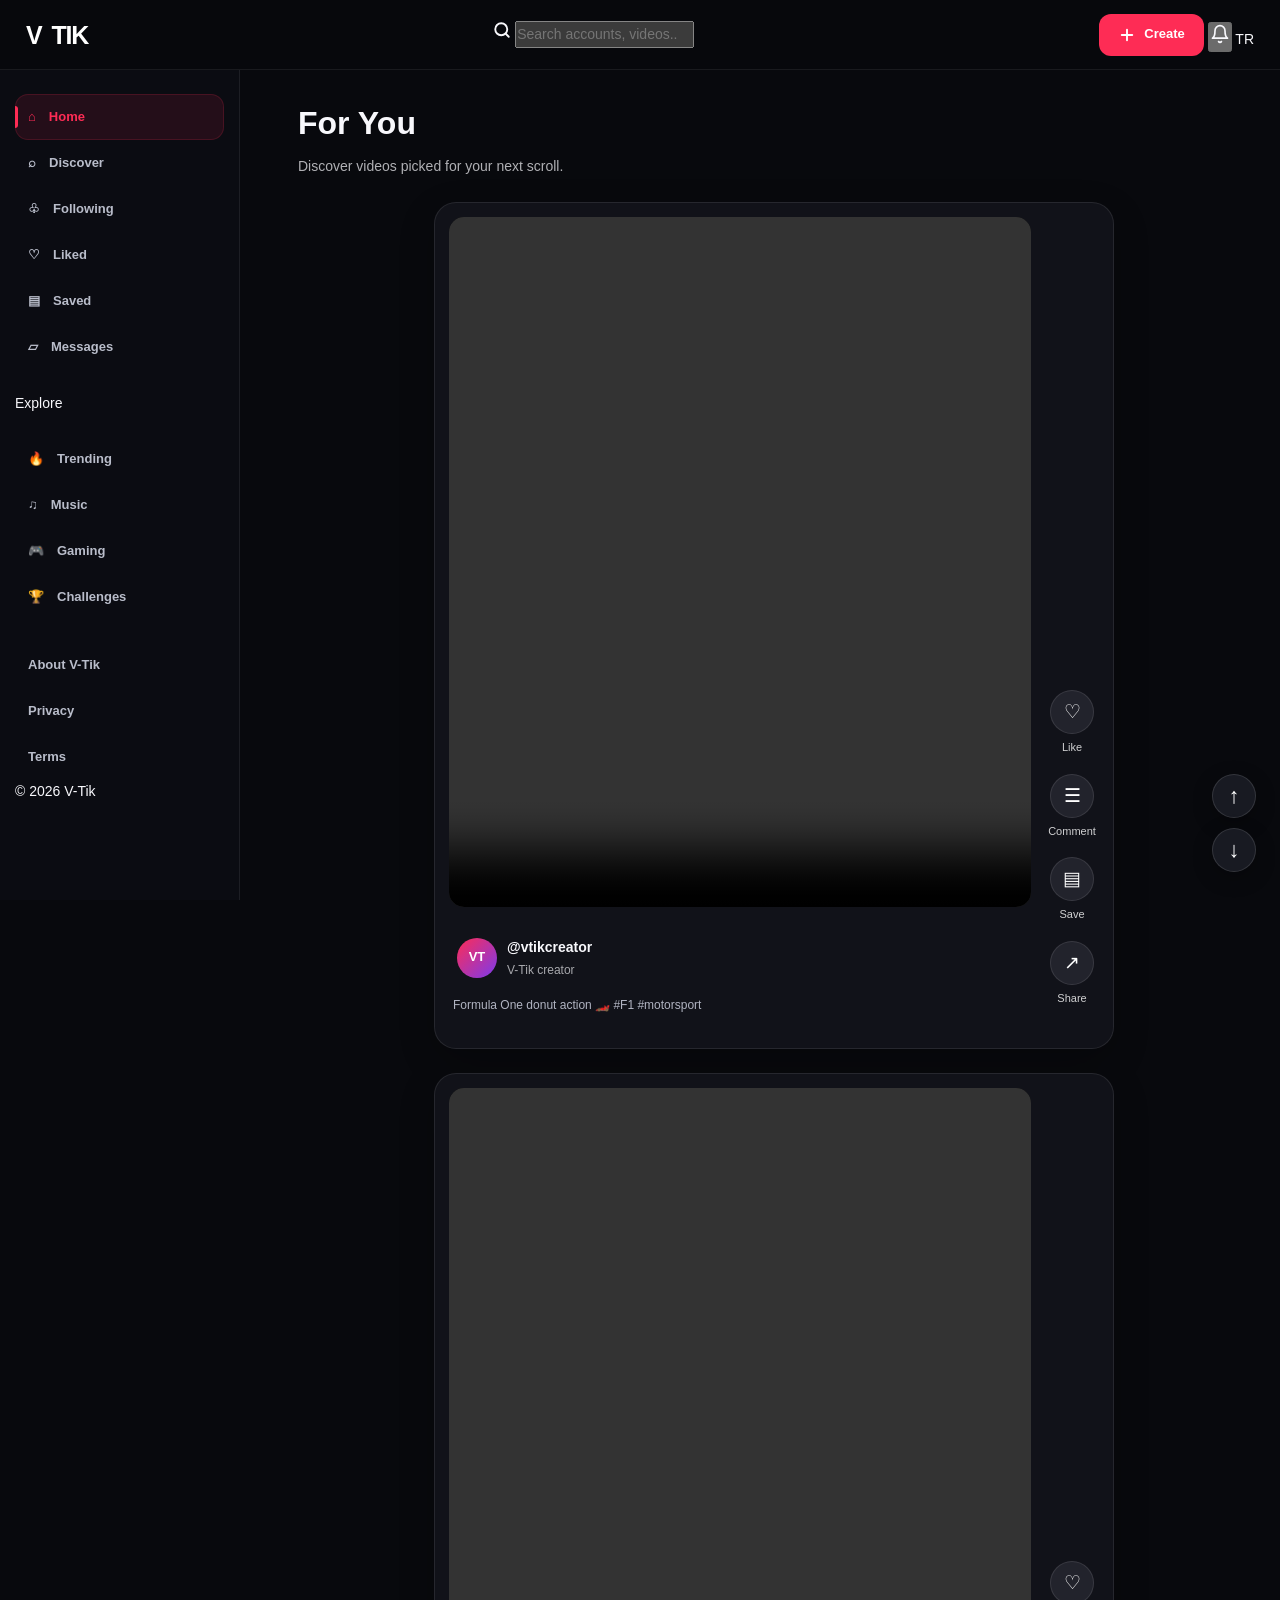
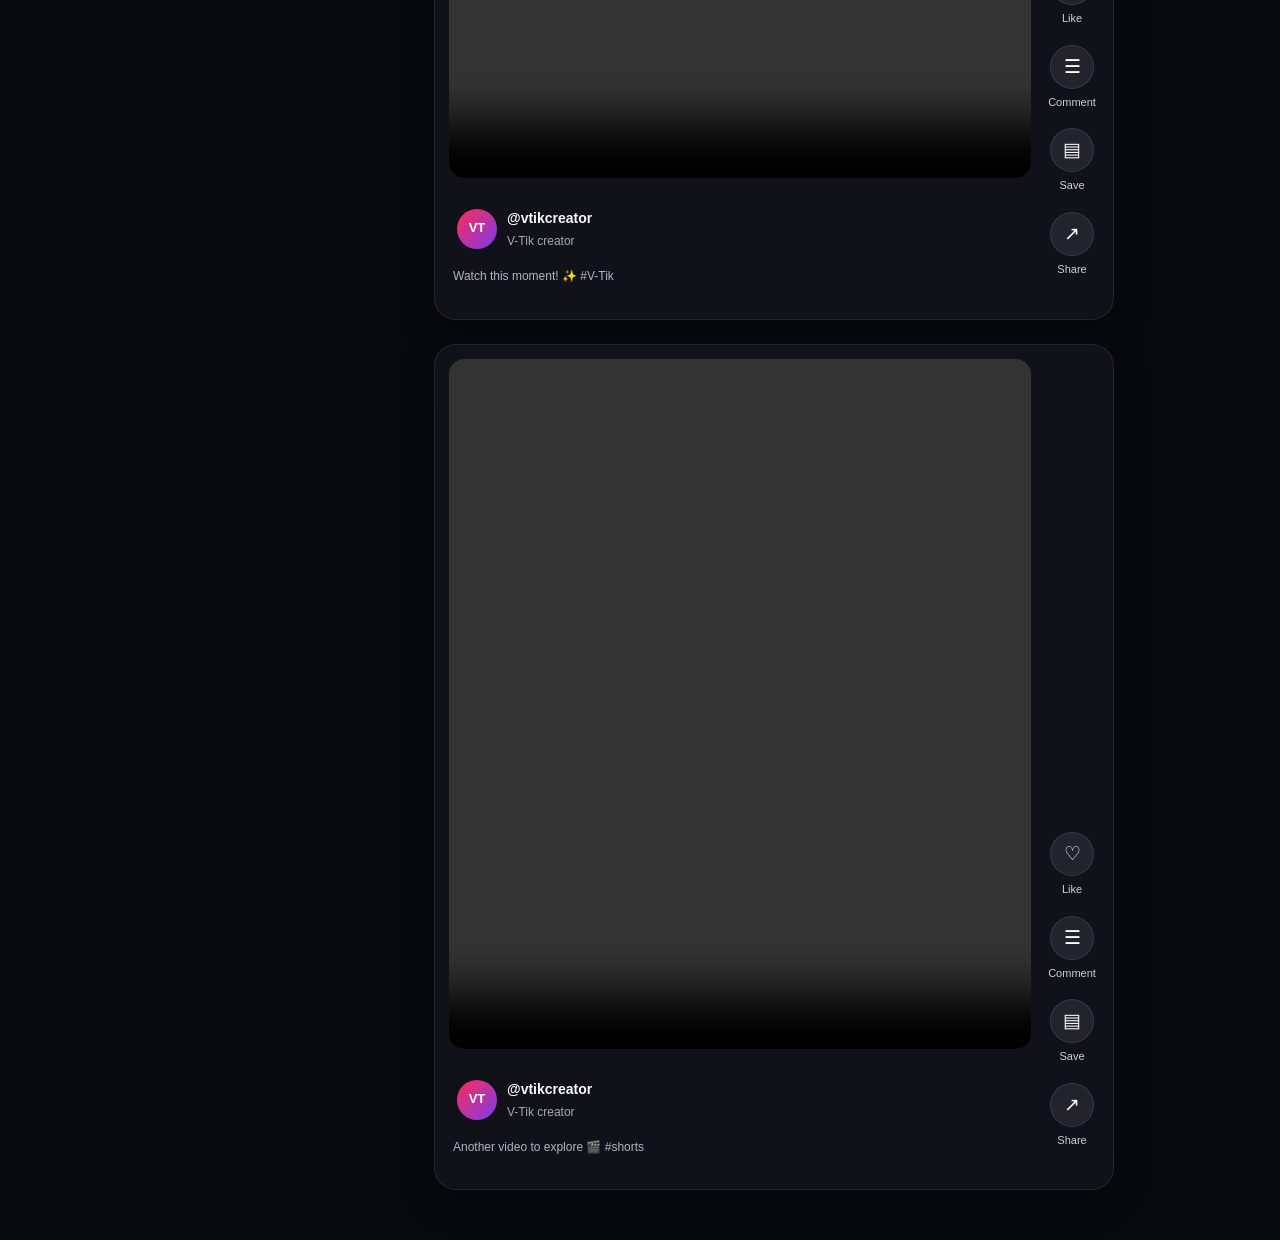
==== commit d8970b39: "Update index.html" ====
--- a/index.html
+++ b/index.html
@@ -7,7 +7,7 @@
 
     <meta name="theme-color" content="#08090d">
     <meta name="description" content="Discover, watch, share, and create short videos on V-Tik.">
-    <meta name="keywords" content="V-Tik, short videos, video sharing, creators, trending videos">
+    <meta name="keywords" content="V-Tik, short videos, video sharing, trending videos, creators">
     <meta name="author" content="V-Tik">
 
     <title>V-Tik — Discover, Watch & Share Videos</title>
@@ -23,7 +23,7 @@
     <link rel="stylesheet" href="style.css">
 
     <style>
-        /* Keep overlays hidden until activated. */
+        /* Modal visibility */
         #createModal,
         #commentsModal,
         #videoViewer {
@@ -44,7 +44,7 @@
             display: none !important;
         }
 
-        /* Main layout: sidebar + feed. */
+        /* Application layout */
         .shell {
             display: grid;
             grid-template-columns: 240px minmax(0, 1fr);
@@ -59,62 +59,41 @@
         .main-content {
             min-width: 0;
             position: relative;
+            padding-bottom: 50px;
         }
 
         .feed-heading {
-            margin: 0 0 22px;
+            margin: 0 0 24px;
         }
 
         .feed-heading h1 {
-            margin: 0 0 5px;
+            margin: 0 0 6px;
+            font-size: clamp(24px, 3vw, 32px);
+            font-weight: 800;
         }
 
         .feed-heading p {
             margin: 0;
             opacity: 0.7;
-        }
-
-        /* Feed scrolling controls. */
-        .scroll-controls {
-            position: fixed;
-            right: 24px;
-            bottom: 30px;
-            z-index: 50;
+            font-size: 14px;
+        }
+
+        /* Video list: no feed section */
+        .video-list {
             display: flex;
             flex-direction: column;
-            gap: 10px;
-        }
-
-        .scroll-controls button {
+            align-items: center;
+            gap: 24px;
+            min-width: 0;
+        }
+
+        .video-card {
             display: grid;
-            place-items: center;
-            width: 44px;
-            height: 44px;
-            border: 1px solid rgba(255,255,255,.12);
-            border-radius: 50%;
-            color: #fff;
-            background: #181a22;
-            font: inherit;
-            font-size: 22px;
-            cursor: pointer;
-            box-shadow: 0 6px 20px rgba(0,0,0,.25);
-            transition: transform .2s ease, background .2s ease;
-        }
-
-        .scroll-controls button:hover {
-            background: #fe2c55;
-            transform: translateY(-2px);
-        }
-
-        /* Fallback card layout for the videos in this HTML. */
-        .video-card {
-            position: relative;
-            display: grid;
-            grid-template-columns: minmax(0, 1fr) 58px;
+            grid-template-columns: minmax(0, 1fr) 54px;
             align-items: end;
             gap: 14px;
             width: min(100%, 680px);
-            margin: 0 auto 30px;
+            margin: 0 auto;
             padding: 14px;
             border: 1px solid rgba(255,255,255,.09);
             border-radius: 22px;
@@ -170,15 +149,16 @@
         }
 
         .creator-meta span {
-            margin-top: 2px;
+            margin-top: 3px;
             font-size: 12px;
             opacity: .65;
         }
 
         .video-caption {
             margin: 0;
+            line-height: 1.6;
             overflow-wrap: anywhere;
-            line-height: 1.6;
+            font-size: 14px;
         }
 
         .video-actions {
@@ -202,7 +182,7 @@
             cursor: pointer;
         }
 
-        .video-actions button span:first-child {
+        .video-actions button span {
             display: grid;
             place-items: center;
             width: 44px;
@@ -211,6 +191,7 @@
             border-radius: 50%;
             background: #22232c;
             font-size: 19px;
+            transition: background .2s ease, color .2s ease;
         }
 
         .video-actions button small {
@@ -218,12 +199,44 @@
             opacity: .8;
         }
 
-        .video-actions button:hover span:first-child {
+        .video-actions button:hover span {
             color: #25f4ee;
-        }
-
-        .video-actions .like-action:hover span:first-child {
+            background: #2b2c36;
+        }
+
+        .video-actions .like-action:hover span {
             color: #fe2c55;
+        }
+
+        /* Scroll buttons */
+        .scroll-controls {
+            position: fixed;
+            right: 24px;
+            bottom: 28px;
+            z-index: 50;
+            display: flex;
+            flex-direction: column;
+            gap: 10px;
+        }
+
+        .scroll-controls button {
+            display: grid;
+            place-items: center;
+            width: 44px;
+            height: 44px;
+            border: 1px solid rgba(255,255,255,.12);
+            border-radius: 50%;
+            color: #fff;
+            background: #181a22;
+            font-size: 22px;
+            cursor: pointer;
+            box-shadow: 0 6px 20px rgba(0,0,0,.25);
+            transition: transform .2s ease, background .2s ease;
+        }
+
+        .scroll-controls button:hover {
+            background: #fe2c55;
+            transform: translateY(-2px);
         }
 
         .empty-feed {
@@ -233,7 +246,7 @@
             opacity: .7;
         }
 
-        /* Keep mobile navigation above page content. */
+        /* Responsive layout */
         @media (max-width: 900px) {
             .shell {
                 grid-template-columns: 190px minmax(0, 1fr);
@@ -255,12 +268,16 @@
                 width: 100%;
             }
 
+            .video-list {
+                gap: 18px;
+            }
+
             .video-card {
                 width: 100%;
+                grid-template-columns: minmax(0, 1fr) 44px;
                 gap: 8px;
                 padding: 9px;
                 border-radius: 17px;
-                margin-bottom: 20px;
             }
 
             .feed-video {
@@ -272,10 +289,10 @@
                 gap: 13px;
             }
 
-            .video-actions button span:first-child {
-                width: 38px;
-                height: 38px;
-                font-size: 17px;
+            .video-actions button span {
+                width: 36px;
+                height: 36px;
+                font-size: 16px;
             }
 
             .scroll-controls {
@@ -291,14 +308,17 @@
 
         @media (max-width: 380px) {
             .video-card {
-                grid-template-columns: minmax(0, 1fr) 44px;
-                gap: 6px;
+                gap: 5px;
                 padding: 7px;
             }
 
-            .video-actions button span:first-child {
-                width: 34px;
-                height: 34px;
+            .video-actions button span {
+                width: 32px;
+                height: 32px;
+            }
+
+            .video-actions button small {
+                font-size: 10px;
             }
         }
     </style>
@@ -308,7 +328,7 @@
 
 <body>
 
-    <!-- TOP BAR -->
+    <!-- TOP NAVIGATION -->
     <header class="topbar">
         <a href="index.html" class="brand" aria-label="V-Tik home">
             <span class="brand-v">V</span>
@@ -384,12 +404,13 @@
     </header>
 
 
-    <!-- MAIN APPLICATION -->
+    <!-- APPLICATION SHELL -->
     <div class="shell">
 
         <!-- LEFT SIDEBAR -->
         <aside class="sidebar">
             <nav class="nav-group" aria-label="Main navigation">
+
                 <button class="nav-item active" type="button"
                         data-section="home" aria-current="page">
                     <span aria-hidden="true">⌂</span>
@@ -452,24 +473,24 @@
                     <a href="#privacy">Privacy</a>
                     <a href="#terms">Terms</a>
                 </div>
+
                 <p class="copyright">© 2026 V-Tik</p>
             </div>
         </aside>
 
 
-        <!-- MAIN VIDEO FEED -->
+        <!-- MAIN CONTENT: NO FEED SECTION -->
         <main class="main-content" id="mainContent">
+
             <div class="feed-heading">
                 <h1>For You</h1>
                 <p>Discover videos picked for your next scroll.</p>
             </div>
 
-            <!--
-                Video cards are inside #feed.
-                Keep this ID if app.js uses it to render or filter videos.
-            -->
-            <section id="feed" aria-label="Video feed">
-
+            <!-- Videos are placed directly in this div. -->
+            <div class="video-list" id="videoList">
+
+                <!-- VIDEO 1 -->
                 <article class="video-card" data-video-card>
                     <div class="video-card-main">
                         <video
@@ -491,23 +512,29 @@
                                     <span>V-Tik creator</span>
                                 </div>
                             </div>
-                            <p class="video-caption">Formula One donut action 🏎️ #F1 #motorsport</p>
+
+                            <p class="video-caption">
+                                Formula One donut action 🏎️ #F1 #motorsport
+                            </p>
                         </div>
                     </div>
 
                     <div class="video-actions" aria-label="Video actions">
-                        <button type="button" class="like-action" aria-label="Like video">
+                        <button class="like-action" type="button" aria-label="Like video">
                             <span aria-hidden="true">♡</span>
                             <small>Like</small>
                         </button>
+
                         <button type="button" aria-label="Open comments">
                             <span aria-hidden="true">☰</span>
                             <small>Comment</small>
                         </button>
+
                         <button type="button" aria-label="Save video">
                             <span aria-hidden="true">▤</span>
                             <small>Save</small>
                         </button>
+
                         <button type="button" aria-label="Share video">
                             <span aria-hidden="true">↗</span>
                             <small>Share</small>
@@ -515,6 +542,8 @@
                     </div>
                 </article>
 
+
+                <!-- VIDEO 2 -->
                 <article class="video-card" data-video-card>
                     <div class="video-card-main">
                         <video
@@ -522,7 +551,7 @@
                             controls
                             playsinline
                             preload="metadata"
-                            aria-label="Video two"
+                            aria-label="Second V-Tik video"
                         >
                             <source src="./video2.mp4" type="video/mp4">
                             Your browser does not support HTML video.
@@ -536,23 +565,29 @@
                                     <span>V-Tik creator</span>
                                 </div>
                             </div>
-                            <p class="video-caption">Watch this moment! ✨ #V-Tik</p>
+
+                            <p class="video-caption">
+                                Watch this moment! ✨ #V-Tik
+                            </p>
                         </div>
                     </div>
 
                     <div class="video-actions" aria-label="Video actions">
-                        <button type="button" class="like-action" aria-label="Like video">
+                        <button class="like-action" type="button" aria-label="Like video">
                             <span aria-hidden="true">♡</span>
                             <small>Like</small>
                         </button>
+
                         <button type="button" aria-label="Open comments">
                             <span aria-hidden="true">☰</span>
                             <small>Comment</small>
                         </button>
+
                         <button type="button" aria-label="Save video">
                             <span aria-hidden="true">▤</span>
                             <small>Save</small>
                         </button>
+
                         <button type="button" aria-label="Share video">
                             <span aria-hidden="true">↗</span>
                             <small>Share</small>
@@ -560,6 +595,8 @@
                     </div>
                 </article>
 
+
+                <!-- VIDEO 3 -->
                 <article class="video-card" data-video-card>
                     <div class="video-card-main">
                         <video
@@ -567,7 +604,7 @@
                             controls
                             playsinline
                             preload="metadata"
-                            aria-label="Video three"
+                            aria-label="Third V-Tik video"
                         >
                             <source src="./videoplayback.mp4" type="video/mp4">
                             Your browser does not support HTML video.
@@ -581,23 +618,29 @@
                                     <span>V-Tik creator</span>
                                 </div>
                             </div>
-                            <p class="video-caption">Another video to explore 🎬 #shorts</p>
+
+                            <p class="video-caption">
+                                Another video to explore 🎬 #shorts
+                            </p>
                         </div>
                     </div>
 
                     <div class="video-actions" aria-label="Video actions">
-                        <button type="button" class="like-action" aria-label="Like video">
+                        <button class="like-action" type="button" aria-label="Like video">
                             <span aria-hidden="true">♡</span>
                             <small>Like</small>
                         </button>
+
                         <button type="button" aria-label="Open comments">
                             <span aria-hidden="true">☰</span>
                             <small>Comment</small>
                         </button>
+
                         <button type="button" aria-label="Save video">
                             <span aria-hidden="true">▤</span>
                             <small>Save</small>
                         </button>
+
                         <button type="button" aria-label="Share video">
                             <span aria-hidden="true">↗</span>
                             <small>Share</small>
@@ -605,19 +648,23 @@
                     </div>
                 </article>
 
-            </section>
+            </div>
 
             <p class="empty-feed" id="emptyFeed" role="status">
                 No videos found. Try another search.
             </p>
+
         </main>
     </div>
 
 
-    <!-- FEED SCROLL CONTROLS -->
-    <div class="scroll-controls" aria-label="Feed scrolling controls">
-        <button id="scrollUp" type="button" aria-label="Scroll up" title="Scroll up">↑</button>
-        <button id="scrollDown" type="button" aria-label="Scroll down" title="Scroll down">↓</button>
+    <!-- SCROLL CONTROLS -->
+    <div class="scroll-controls" aria-label="Video scrolling controls">
+        <button id="scrollUp" type="button"
+                aria-label="Previous video" title="Previous video">↑</button>
+
+        <button id="scrollDown" type="button"
+                aria-label="Next video" title="Next video">↓</button>
     </div>
 
 
@@ -653,41 +700,60 @@
 
 
     <!-- COMMENTS MODAL -->
-    <div class="modal" id="commentsModal" role="dialog"
-         aria-modal="true" aria-labelledby="commentsTitle" aria-hidden="true">
+    <div class="modal" id="commentsModal"
+         role="dialog" aria-modal="true"
+         aria-labelledby="commentsTitle" aria-hidden="true">
+
         <div class="modal-backdrop" id="commentsBackdrop"></div>
 
         <div class="modal-box comments-box">
             <div class="modal-header">
                 <h2 id="commentsTitle">Comments</h2>
-                <button class="close" id="closeComments" type="button"
-                        aria-label="Close comments">✕</button>
+
+                <button class="close" id="closeComments"
+                        type="button" aria-label="Close comments">✕</button>
             </div>
 
             <div class="comments-list" id="comments"></div>
 
             <form class="comment-form" id="commentForm">
-                <input id="commentInput" name="comment" type="text"
-                       placeholder="Add a comment..." maxlength="180"
-                       autocomplete="off" aria-label="Write a comment" required>
-
-                <button type="submit" id="postCommentBtn" disabled>Post</button>
+                <input
+                    id="commentInput"
+                    name="comment"
+                    type="text"
+                    placeholder="Add a comment..."
+                    maxlength="180"
+                    autocomplete="off"
+                    aria-label="Write a comment"
+                    required
+                >
+
+                <button type="submit" id="postCommentBtn" disabled>
+                    Post
+                </button>
             </form>
         </div>
     </div>
 
 
     <!-- CREATE VIDEO MODAL -->
-    <div class="modal" id="createModal" role="dialog"
-         aria-modal="true" aria-labelledby="createTitle" aria-hidden="true">
+    <div class="modal" id="createModal"
+         role="dialog" aria-modal="true"
+         aria-labelledby="createTitle" aria-hidden="true">
+
         <div class="modal-backdrop" id="createBackdrop"></div>
 
         <div class="modal-box create-box">
-            <button class="close" id="closeCreate" type="button"
-                    aria-label="Close upload dialog">✕</button>
-
-            <input id="videoPicker" name="video" type="file"
-                   accept="video/*" hidden>
+            <button class="close" id="closeCreate"
+                    type="button" aria-label="Close upload dialog">✕</button>
+
+            <input
+                id="videoPicker"
+                name="video"
+                type="file"
+                accept="video/*"
+                hidden
+            >
 
             <div class="upload-zone" id="uploadZone">
                 <div class="upload-icon-wrapper" aria-hidden="true">
@@ -715,10 +781,16 @@
             </div>
 
             <div class="caption-wrapper">
-                <input id="videoCaption" class="caption-input"
-                       name="caption" type="text" maxlength="180"
-                       placeholder="Write a catchy caption..."
-                       autocomplete="off" aria-label="Video caption">
+                <input
+                    id="videoCaption"
+                    class="caption-input"
+                    name="caption"
+                    type="text"
+                    maxlength="180"
+                    placeholder="Write a catchy caption..."
+                    autocomplete="off"
+                    aria-label="Video caption"
+                >
             </div>
 
             <button id="postVideo" class="post-video-btn"
@@ -731,58 +803,60 @@
 
     <!-- FULLSCREEN VIDEO VIEWER -->
     <div class="viewer" id="videoViewer" aria-hidden="true">
-        <button class="viewer-close" id="viewerClose" type="button"
-                aria-label="Close video viewer">✕</button>
+        <button class="viewer-close" id="viewerClose"
+                type="button" aria-label="Close video viewer">✕</button>
 
         <video id="viewerVideo" controls playsinline></video>
     </div>
 
 
-    <!-- TOAST NOTIFICATION -->
+    <!-- TOAST MESSAGE -->
     <div class="toast" id="toast" role="status" aria-live="polite"></div>
 
 
-    <!-- BASIC SCROLL BUTTON BEHAVIOUR -->
+    <!-- SCROLL CONTROL BEHAVIOUR -->
     <script>
         document.addEventListener("DOMContentLoaded", function () {
             const scrollUp = document.getElementById("scrollUp");
             const scrollDown = document.getElementById("scrollDown");
 
-            if (scrollUp) {
-                scrollUp.addEventListener("click", function () {
-                    const cards = [...document.querySelectorAll("#feed .video-card")];
-                    const current = cards.find(card => {
-                        const rect = card.getBoundingClientRect();
-                        return rect.bottom > 100;
+            function getVideoCards() {
+                return [...document.querySelectorAll("#videoList .video-card")];
+            }
+
+            function scrollToCard(direction) {
+                const cards = getVideoCards();
+
+                if (!cards.length) {
+                    window.scrollBy({
+                        top: direction * window.innerHeight * 0.8,
+                        behavior: "smooth"
                     });
-
-                    if (current) {
-                        const index = cards.indexOf(current);
-                        const target = cards[Math.max(0, index - 1)];
-                        target.scrollIntoView({ behavior: "smooth", block: "start" });
-                    } else {
-                        window.scrollTo({ top: 0, behavior: "smooth" });
-                    }
+                    return;
+                }
+
+                const threshold = window.innerHeight * 0.4;
+                let currentIndex = cards.findIndex(card =>
+                    card.getBoundingClientRect().bottom > threshold
+                );
+
+                if (currentIndex < 0) {
+                    currentIndex = direction > 0 ? -1 : cards.length;
+                }
+
+                const nextIndex = Math.max(
+                    0,
+                    Math.min(cards.length - 1, currentIndex + direction)
+                );
+
+                cards[nextIndex].scrollIntoView({
+                    behavior: "smooth",
+                    block: "start"
                 });
             }
 
-            if (scrollDown) {
-                scrollDown.addEventListener("click", function () {
-                    const cards = [...document.querySelectorAll("#feed .video-card")];
-                    const current = cards.find(card => {
-                        const rect = card.getBoundingClientRect();
-                        return rect.bottom > window.innerHeight * 0.55;
-                    });
-
-                    if (current) {
-                        const index = cards.indexOf(current);
-                        const target = cards[Math.min(cards.length - 1, index + 1)];
-                        target.scrollIntoView({ behavior: "smooth", block: "start" });
-                    } else {
-                        window.scrollBy({ top: window.innerHeight * 0.8, behavior: "smooth" });
-                    }
-                });
-            }
+            scrollUp?.addEventListener("click", () => scrollToCard(-1));
+            scrollDown?.addEventListener("click", () => scrollToCard(1));
         });
     </script>
 
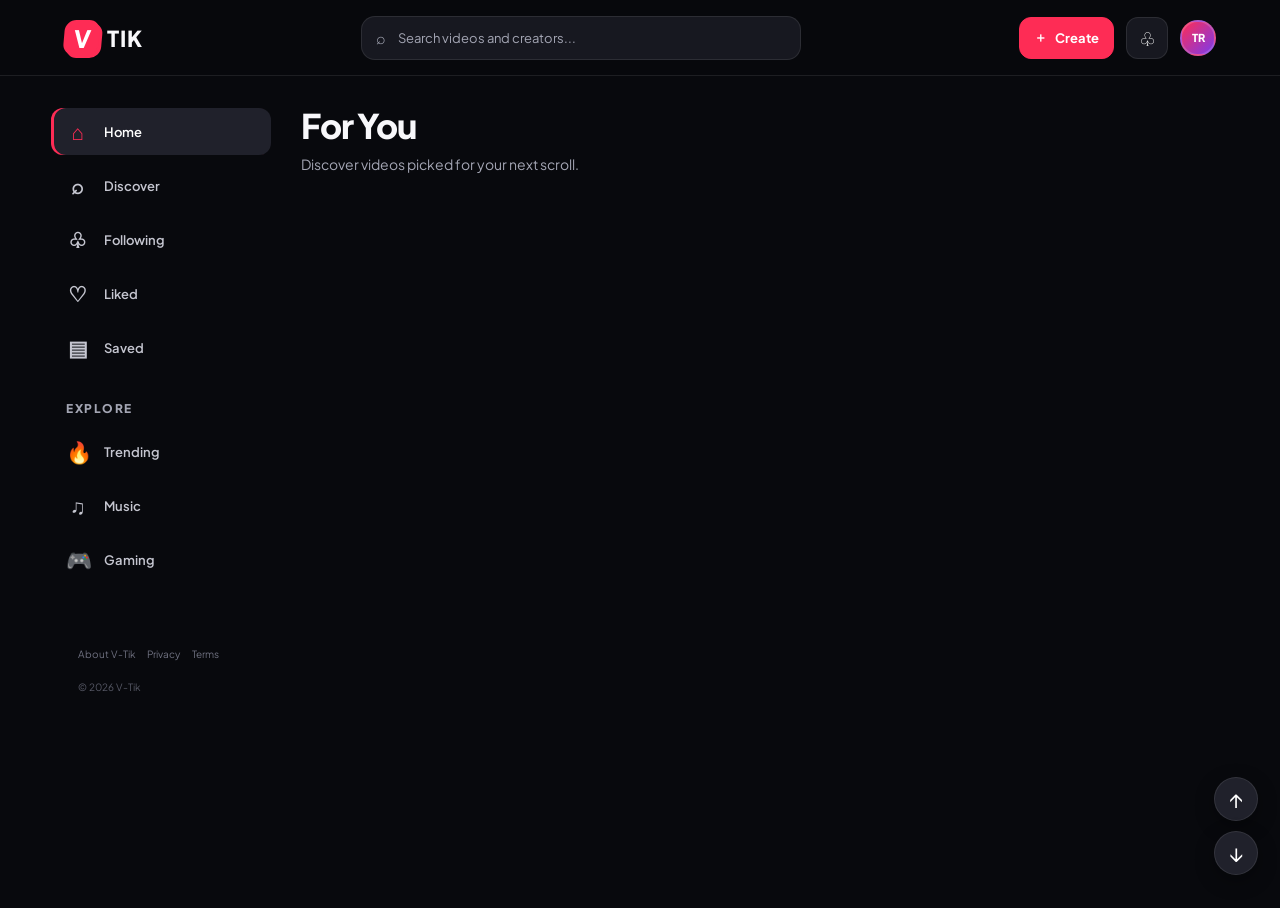
==== commit 0744eb60: "Update index.html" ====
--- a/index.html
+++ b/index.html
@@ -7,59 +7,267 @@
 
     <meta name="theme-color" content="#08090d">
     <meta name="description" content="Discover, watch, share, and create short videos on V-Tik.">
-    <meta name="keywords" content="V-Tik, short videos, video sharing, trending videos, creators">
     <meta name="author" content="V-Tik">
 
     <title>V-Tik — Discover, Watch & Share Videos</title>
 
     <link rel="preconnect" href="https://fonts.googleapis.com">
     <link rel="preconnect" href="https://fonts.gstatic.com" crossorigin>
-
-    <link
-        href="https://fonts.googleapis.com/css2?family=Plus+Jakarta+Sans:wght@400;500;600;700;800&display=swap"
-        rel="stylesheet"
-    >
+    <link href="https://fonts.googleapis.com/css2?family=Plus+Jakarta+Sans:wght@400;500;600;700;800&display=swap" rel="stylesheet">
 
     <link rel="stylesheet" href="style.css">
 
     <style>
-        /* Modal visibility */
-        #createModal,
-        #commentsModal,
-        #videoViewer {
-            display: none;
-        }
-
-        #createModal.active,
-        #commentsModal.active,
-        #videoViewer.active {
-            display: flex;
+        :root {
+            color-scheme: dark;
+            --bg: #08090d;
+            --panel: #111219;
+            --panel-hover: #20212b;
+            --text: #f8f8fb;
+            --muted: #a4a6b4;
+            --pink: #fe2c55;
+            --cyan: #25f4ee;
+            --border: rgba(255,255,255,.09);
+        }
+
+        * {
+            box-sizing: border-box;
+        }
+
+        body {
+            margin: 0;
+            background: var(--bg);
+            color: var(--text);
+            font-family: "Plus Jakarta Sans", sans-serif;
+        }
+
+        button, input {
+            font: inherit;
+        }
+
+        button, a {
+            -webkit-tap-highlight-color: transparent;
+        }
+
+        button {
+            cursor: pointer;
+        }
+
+        a {
+            color: inherit;
+            text-decoration: none;
+        }
+
+        [hidden] {
+            display: none !important;
         }
 
         body.modal-open {
             overflow: hidden;
         }
 
-        [hidden] {
-            display: none !important;
-        }
-
-        /* Application layout */
+        /* Header */
+
+        .topbar {
+            position: sticky;
+            top: 0;
+            z-index: 100;
+            min-height: 76px;
+            display: flex;
+            align-items: center;
+            justify-content: space-between;
+            gap: 24px;
+            padding: 12px 5%;
+            background: rgba(8,9,13,.94);
+            border-bottom: 1px solid var(--border);
+            backdrop-filter: blur(18px);
+        }
+
+        .brand {
+            display: flex;
+            align-items: center;
+            gap: 3px;
+            font-size: 23px;
+            font-weight: 800;
+            letter-spacing: -1px;
+        }
+
+        .brand-v {
+            display: grid;
+            place-items: center;
+            width: 35px;
+            height: 35px;
+            background: var(--pink);
+            border-radius: 11px;
+            color: white;
+        }
+
+        .brand-tik {
+            letter-spacing: 1px;
+        }
+
+        .search {
+            display: flex;
+            align-items: center;
+            gap: 10px;
+            width: min(440px, 42vw);
+            padding: 0 14px;
+            min-height: 43px;
+            border: 1px solid var(--border);
+            border-radius: 14px;
+            background: #171820;
+        }
+
+        .search input {
+            min-width: 0;
+            width: 100%;
+            border: 0;
+            outline: 0;
+            color: white;
+            background: transparent;
+        }
+
+        .search input::placeholder {
+            color: var(--muted);
+        }
+
+        .clear-search {
+            border: 0;
+            color: white;
+            background: transparent;
+        }
+
+        .topbar-actions {
+            display: flex;
+            align-items: center;
+            gap: 12px;
+        }
+
+        .create-btn, .round-btn {
+            display: flex;
+            align-items: center;
+            justify-content: center;
+            gap: 8px;
+            min-height: 42px;
+            padding: 0 14px;
+            border: 1px solid var(--border);
+            border-radius: 12px;
+            color: white;
+            background: #171820;
+        }
+
+        .create-btn {
+            background: var(--pink);
+            border-color: var(--pink);
+            font-weight: 700;
+        }
+
+        .round-btn {
+            width: 42px;
+            padding: 0;
+            font-size: 19px;
+        }
+
+        .avatar {
+            display: grid;
+            place-items: center;
+            width: 42px;
+            height: 42px;
+            border-radius: 50%;
+            background: linear-gradient(135deg, var(--pink), #7c3aed);
+            font-size: 13px;
+            font-weight: 800;
+        }
+
+        .avatar.small {
+            width: 36px;
+            height: 36px;
+        }
+
+        /* Main layout */
+
         .shell {
             display: grid;
-            grid-template-columns: 240px minmax(0, 1fr);
-            align-items: start;
-            gap: 28px;
+            grid-template-columns: 220px minmax(0, 1fr);
+            gap: 30px;
+            max-width: 1500px;
+            margin: 0 auto;
+            padding: 28px 4%;
         }
 
         .sidebar {
-            min-width: 0;
-        }
+            position: sticky;
+            top: 100px;
+            align-self: start;
+        }
+
+        .nav-group {
+            display: grid;
+            gap: 7px;
+        }
+
+        .nav-item {
+            display: flex;
+            align-items: center;
+            gap: 15px;
+            width: 100%;
+            min-height: 47px;
+            padding: 0 15px;
+            border: 0;
+            border-radius: 12px;
+            color: #c5c6d0;
+            background: transparent;
+            text-align: left;
+            font-weight: 600;
+        }
+
+        .nav-item > span:first-child {
+            width: 23px;
+            font-size: 21px;
+            text-align: center;
+        }
+
+        .nav-item:hover,
+        .nav-item.active {
+            color: white;
+            background: #20212b;
+        }
+
+        .nav-item.active > span:first-child {
+            color: var(--pink);
+        }
+
+        .side-title {
+            margin: 30px 15px 12px;
+            color: var(--muted);
+            font-size: 12px;
+            font-weight: 800;
+            text-transform: uppercase;
+            letter-spacing: 1.5px;
+        }
+
+        .side-bottom {
+            margin: 35px 15px 0;
+            color: var(--muted);
+            font-size: 11px;
+            line-height: 2;
+        }
+
+        .footer-links {
+            display: flex;
+            flex-wrap: wrap;
+            gap: 5px 12px;
+        }
+
+        .copyright {
+            margin-top: 15px;
+        }
+
+        /* Feed */
 
         .main-content {
             min-width: 0;
-            position: relative;
-            padding-bottom: 50px;
+            padding-bottom: 70px;
         }
 
         .feed-heading {
@@ -68,23 +276,21 @@
 
         .feed-heading h1 {
             margin: 0 0 6px;
-            font-size: clamp(24px, 3vw, 32px);
+            font-size: clamp(25px, 3vw, 34px);
             font-weight: 800;
         }
 
         .feed-heading p {
             margin: 0;
-            opacity: 0.7;
+            color: var(--muted);
             font-size: 14px;
         }
 
-        /* Video list: no feed section */
         .video-list {
             display: flex;
             flex-direction: column;
             align-items: center;
             gap: 24px;
-            min-width: 0;
         }
 
         .video-card {
@@ -92,27 +298,52 @@
             grid-template-columns: minmax(0, 1fr) 54px;
             align-items: end;
             gap: 14px;
-            width: min(100%, 680px);
-            margin: 0 auto;
+            width: min(100%, 700px);
             padding: 14px;
-            border: 1px solid rgba(255,255,255,.09);
+            border: 1px solid var(--border);
             border-radius: 22px;
-            background: #111219;
+            background: var(--panel);
             overflow: hidden;
+            scroll-margin-top: 95px;
         }
 
         .video-card-main {
+            min-width: 0;
+        }
+
+        .video-stage {
+            position: relative;
             min-width: 0;
         }
 
         .feed-video {
             display: block;
             width: 100%;
-            max-height: 76vh;
+            max-height: 72vh;
             aspect-ratio: 9 / 16;
             object-fit: contain;
-            background: #050505;
             border-radius: 16px;
+            background: #030303;
+        }
+
+        .video-play-overlay {
+            position: absolute;
+            top: 50%;
+            left: 50%;
+            display: none;
+            place-items: center;
+            width: 58px;
+            height: 58px;
+            transform: translate(-50%, -50%);
+            border: 1px solid #ffffff55;
+            border-radius: 50%;
+            color: white;
+            background: #0009;
+            font-size: 23px;
+        }
+
+        .video-card.is-paused .video-play-overlay {
+            display: grid;
         }
 
         .video-info {
@@ -133,10 +364,9 @@
             width: 40px;
             height: 40px;
             border-radius: 50%;
-            color: #fff;
+            background: linear-gradient(135deg, var(--pink), #7c3aed);
             font-size: 13px;
             font-weight: 800;
-            background: linear-gradient(135deg, #fe2c55, #7c3aed);
         }
 
         .creator-meta {
@@ -146,19 +376,20 @@
         .creator-meta strong,
         .creator-meta span {
             display: block;
+            overflow-wrap: anywhere;
         }
 
         .creator-meta span {
             margin-top: 3px;
+            color: var(--muted);
             font-size: 12px;
-            opacity: .65;
         }
 
         .video-caption {
             margin: 0;
+            font-size: 14px;
             line-height: 1.6;
             overflow-wrap: anywhere;
-            font-size: 14px;
         }
 
         .video-actions {
@@ -176,10 +407,9 @@
             gap: 5px;
             padding: 0;
             border: 0;
-            color: #fff;
+            color: white;
             background: transparent;
-            font: inherit;
-            cursor: pointer;
+            font-size: 11px;
         }
 
         .video-actions button span {
@@ -187,32 +417,46 @@
             place-items: center;
             width: 44px;
             height: 44px;
-            border: 1px solid rgba(255,255,255,.1);
+            border: 1px solid var(--border);
             border-radius: 50%;
             background: #22232c;
             font-size: 19px;
-            transition: background .2s ease, color .2s ease;
-        }
-
-        .video-actions button small {
-            font-size: 11px;
-            opacity: .8;
+            transition: .2s ease;
         }
 
         .video-actions button:hover span {
-            color: #25f4ee;
+            color: var(--cyan);
             background: #2b2c36;
         }
 
-        .video-actions .like-action:hover span {
-            color: #fe2c55;
-        }
-
-        /* Scroll buttons */
+        .video-actions .like-action:hover span,
+        .video-actions .like-action.active span {
+            color: var(--pink);
+        }
+
+        .follow-btn {
+            margin-left: auto;
+            padding: 7px 10px;
+            border: 0;
+            border-radius: 9px;
+            color: white;
+            background: var(--pink);
+            font-size: 12px;
+            font-weight: 700;
+        }
+
+        .feed-empty {
+            padding: 35px 20px;
+            color: var(--muted);
+            text-align: center;
+        }
+
+        /* Scroll controls */
+
         .scroll-controls {
             position: fixed;
-            right: 24px;
-            bottom: 28px;
+            right: 22px;
+            bottom: 25px;
             z-index: 50;
             display: flex;
             flex-direction: column;
@@ -224,65 +468,369 @@
             place-items: center;
             width: 44px;
             height: 44px;
-            border: 1px solid rgba(255,255,255,.12);
+            border: 1px solid var(--border);
             border-radius: 50%;
-            color: #fff;
-            background: #181a22;
+            color: white;
+            background: #20212b;
             font-size: 22px;
+            box-shadow: 0 6px 20px #0005;
+        }
+
+        .scroll-controls button:hover {
+            background: var(--pink);
+        }
+
+        /* Modals */
+
+        .modal {
+            position: fixed;
+            inset: 0;
+            z-index: 1000;
+            display: none;
+            align-items: center;
+            justify-content: center;
+            padding: 20px;
+        }
+
+        .modal.active {
+            display: flex;
+        }
+
+        .modal-backdrop {
+            position: absolute;
+            inset: 0;
+            background: #000b;
+            backdrop-filter: blur(8px);
+        }
+
+        .modal-box {
+            position: relative;
+            z-index: 1;
+            width: min(100%, 480px);
+            max-height: 90vh;
+            overflow-y: auto;
+            padding: 26px;
+            border: 1px solid var(--border);
+            border-radius: 20px;
+            background: #15161e;
+            box-shadow: 0 20px 80px #0008;
+        }
+
+        .modal-header {
+            display: flex;
+            align-items: center;
+            justify-content: space-between;
+            gap: 12px;
+            margin-bottom: 20px;
+        }
+
+        .modal-header h2,
+        .create-box h2 {
+            margin: 0;
+            font-size: 22px;
+        }
+
+        .close,
+        .viewer-close {
+            display: grid;
+            place-items: center;
+            width: 38px;
+            height: 38px;
+            border: 1px solid var(--border);
+            border-radius: 50%;
+            color: white;
+            background: #252631;
+        }
+
+        .create-box > .close {
+            float: right;
+        }
+
+        .upload-zone {
+            clear: both;
+            padding: 30px 15px;
+            border: 1px dashed #555766;
+            border-radius: 15px;
+            text-align: center;
+        }
+
+        .upload-icon-wrapper {
+            margin-bottom: 15px;
+            color: var(--pink);
+            font-size: 30px;
+        }
+
+        .upload-zone p {
+            color: var(--muted);
+            font-size: 13px;
+        }
+
+        .upload-btn {
+            display: inline-block;
+            margin-top: 10px;
+            padding: 11px 17px;
+            border-radius: 10px;
+            color: white;
+            background: var(--pink);
+            font-size: 13px;
+            font-weight: 700;
             cursor: pointer;
-            box-shadow: 0 6px 20px rgba(0,0,0,.25);
-            transition: transform .2s ease, background .2s ease;
-        }
-
-        .scroll-controls button:hover {
-            background: #fe2c55;
-            transform: translateY(-2px);
-        }
-
-        .empty-feed {
+        }
+
+        .preview-container {
+            margin-top: 18px;
+        }
+
+        .upload-preview {
+            display: block;
+            width: 100%;
+            max-height: 300px;
+            border-radius: 12px;
+            background: black;
+        }
+
+        .file-name-muted {
+            color: var(--muted);
+            font-size: 12px;
+            overflow-wrap: anywhere;
+        }
+
+        .caption-wrapper {
+            margin-top: 18px;
+        }
+
+        .caption-input,
+        .comment-form input {
+            width: 100%;
+            min-height: 44px;
+            padding: 12px;
+            border: 1px solid var(--border);
+            border-radius: 10px;
+            outline: 0;
+            color: white;
+            background: #20212b;
+        }
+
+        .caption-input:focus,
+        .comment-form input:focus {
+            border-color: var(--pink);
+        }
+
+        .post-video-btn {
+            width: 100%;
+            min-height: 45px;
+            margin-top: 16px;
+            border: 0;
+            border-radius: 10px;
+            color: white;
+            background: var(--pink);
+            font-weight: 800;
+        }
+
+        .post-video-btn:disabled {
+            opacity: .45;
+            cursor: not-allowed;
+        }
+
+        .comments-list {
+            display: flex;
+            flex-direction: column;
+            gap: 14px;
+            min-height: 80px;
+            max-height: 45vh;
+            overflow-y: auto;
+        }
+
+        .comment-item {
+            padding: 12px;
+            border-radius: 12px;
+            background: #20212b;
+        }
+
+        .comment-item strong {
+            font-size: 12px;
+        }
+
+        .comment-item p {
+            margin: 6px 0 0;
+            font-size: 14px;
+            overflow-wrap: anywhere;
+        }
+
+        .comment-form {
+            display: flex;
+            gap: 8px;
+            margin-top: 18px;
+        }
+
+        .comment-form input {
+            min-width: 0;
+            flex: 1;
+        }
+
+        .comment-form button {
+            padding: 0 16px;
+            border: 0;
+            border-radius: 10px;
+            color: white;
+            background: var(--pink);
+            font-weight: 700;
+        }
+
+        .comment-form button:disabled {
+            opacity: .4;
+        }
+
+        /* Viewer */
+
+        .viewer {
+            position: fixed;
+            inset: 0;
+            z-index: 1100;
             display: none;
-            padding: 40px 20px;
-            text-align: center;
-            opacity: .7;
-        }
-
-        /* Responsive layout */
+            align-items: center;
+            justify-content: center;
+            padding: 20px;
+            background: #000f;
+        }
+
+        .viewer.active {
+            display: flex;
+        }
+
+        .viewer video {
+            width: auto;
+            max-width: 100%;
+            height: auto;
+            max-height: 90vh;
+            background: black;
+        }
+
+        .viewer-close {
+            position: absolute;
+            top: 18px;
+            right: 18px;
+            z-index: 2;
+        }
+
+        .toast {
+            position: fixed;
+            left: 50%;
+            bottom: 28px;
+            z-index: 2000;
+            max-width: calc(100% - 30px);
+            padding: 12px 18px;
+            transform: translateX(-50%);
+            border: 1px solid var(--border);
+            border-radius: 12px;
+            color: white;
+            background: #242530;
+            box-shadow: 0 8px 30px #0006;
+            opacity: 0;
+            pointer-events: none;
+            transition: opacity .2s ease;
+        }
+
+        .toast.show {
+            opacity: 1;
+        }
+
+        /* Mobile navigation */
+
+        .mobile-nav {
+            display: none;
+        }
+
         @media (max-width: 900px) {
             .shell {
-                grid-template-columns: 190px minmax(0, 1fr);
+                grid-template-columns: 180px minmax(0, 1fr);
                 gap: 18px;
             }
+
+            .topbar {
+                padding-inline: 3%;
+            }
         }
 
         @media (max-width: 700px) {
+            .topbar {
+                min-height: 65px;
+                gap: 10px;
+                padding: 10px 14px;
+            }
+
+            .brand {
+                font-size: 19px;
+            }
+
+            .brand-v {
+                width: 31px;
+                height: 31px;
+            }
+
+            .search {
+                flex: 1;
+                width: auto;
+                min-width: 0;
+                padding-inline: 9px;
+            }
+
+            .search input {
+                font-size: 12px;
+            }
+
+            .topbar-actions {
+                gap: 7px;
+            }
+
+            .create-btn {
+                width: 38px;
+                min-height: 38px;
+                padding: 0;
+            }
+
+            .create-btn span {
+                display: none;
+            }
+
+            .round-btn,
+            .profile-link {
+                display: none;
+            }
+
             .shell {
                 display: block;
-                padding-bottom: 90px;
+                padding: 20px 10px 95px;
             }
 
             .sidebar {
                 display: none;
             }
 
-            .main-content {
+            .feed-heading {
+                margin: 0 4px 18px;
+            }
+
+            .feed-heading h1 {
+                font-size: 25px;
+            }
+
+            .video-list {
+                gap: 16px;
+            }
+
+            .video-card {
+                grid-template-columns: minmax(0, 1fr) 42px;
+                gap: 8px;
                 width: 100%;
-            }
-
-            .video-list {
-                gap: 18px;
-            }
-
-            .video-card {
-                width: 100%;
-                grid-template-columns: minmax(0, 1fr) 44px;
-                gap: 8px;
-                padding: 9px;
-                border-radius: 17px;
+                padding: 8px;
+                border-radius: 16px;
+                scroll-margin-top: 75px;
             }
 
             .feed-video {
-                max-height: 68vh;
-                border-radius: 12px;
+                max-height: 65vh;
+                border-radius: 11px;
             }
 
             .video-actions {
@@ -290,180 +838,178 @@
             }
 
             .video-actions button span {
-                width: 36px;
-                height: 36px;
+                width: 35px;
+                height: 35px;
                 font-size: 16px;
             }
 
+            .video-actions button {
+                font-size: 10px;
+            }
+
+            .creator-avatar {
+                width: 35px;
+                height: 35px;
+                flex-basis: 35px;
+            }
+
+            .video-caption {
+                font-size: 13px;
+            }
+
             .scroll-controls {
-                right: 12px;
-                bottom: 85px;
+                right: 10px;
+                bottom: 78px;
             }
 
             .scroll-controls button {
                 width: 38px;
                 height: 38px;
             }
-        }
-
-        @media (max-width: 380px) {
-            .video-card {
-                gap: 5px;
-                padding: 7px;
-            }
-
-            .video-actions button span {
-                width: 32px;
+
+            .mobile-nav {
+                position: fixed;
+                right: 0;
+                bottom: 0;
+                left: 0;
+                z-index: 200;
+                display: flex;
+                align-items: center;
+                justify-content: space-around;
+                min-height: 65px;
+                padding: 6px 8px env(safe-area-inset-bottom);
+                border-top: 1px solid var(--border);
+                background: #0e0f15f5;
+                backdrop-filter: blur(18px);
+            }
+
+            .mobile-nav button,
+            .mobile-profile-link {
+                display: flex;
+                flex: 1;
+                flex-direction: column;
+                align-items: center;
+                justify-content: center;
+                gap: 3px;
+                min-width: 0;
+                border: 0;
+                color: var(--muted);
+                background: transparent;
+                font-size: 10px;
+            }
+
+            .mobile-nav button > span:first-child {
+                font-size: 20px;
+            }
+
+            .mobile-nav button.active {
+                color: white;
+            }
+
+            .mobile-nav button.active > span:first-child {
+                color: var(--pink);
+            }
+
+            .mobile-nav .mobile-create > span {
+                display: grid;
+                place-items: center;
+                width: 38px;
                 height: 32px;
-            }
-
-            .video-actions button small {
-                font-size: 10px;
+                border-radius: 10px;
+                color: white;
+                background: var(--pink);
+                font-size: 25px;
+            }
+
+            .mobile-profile-link .avatar {
+                width: 25px;
+                height: 25px;
+                font-size: 9px;
+            }
+
+            .modal {
+                padding: 12px;
+            }
+
+            .modal-box {
+                padding: 20px;
+            }
+        }
+
+        @media (prefers-reduced-motion: reduce) {
+            *, *::before, *::after {
+                scroll-behavior: auto !important;
+                transition-duration: .01ms !important;
             }
         }
     </style>
 
-    <script src="app.js" defer></script>
+    <script src="./app.js" defer></script>
 </head>
 
 <body>
-
-    <!-- TOP NAVIGATION -->
     <header class="topbar">
-        <a href="index.html" class="brand" aria-label="V-Tik home">
+        <a href="./index.html" class="brand" aria-label="V-Tik home">
             <span class="brand-v">V</span>
             <span class="brand-tik">TIK</span>
         </a>
 
         <div class="search">
-            <span class="search-icon" aria-hidden="true">
-                <svg width="18" height="18" viewBox="0 0 24 24"
-                     fill="none" stroke="currentColor" stroke-width="2.5"
-                     stroke-linecap="round" stroke-linejoin="round">
-                    <circle cx="11" cy="11" r="8"></circle>
-                    <path d="m21 21-4.3-4.3"></path>
-                </svg>
-            </span>
-
-            <input
-                id="searchInput"
-                type="search"
-                placeholder="Search accounts, videos..."
-                autocomplete="off"
-                aria-label="Search videos and accounts"
-            >
-
-            <button
-                id="clearSearch"
-                class="clear-search"
-                type="button"
-                hidden
-                aria-label="Clear search"
-            >✕</button>
+            <span aria-hidden="true">⌕</span>
+            <input id="searchInput" type="search"
+                   placeholder="Search videos and creators..."
+                   autocomplete="off" aria-label="Search videos">
+            <button id="clearSearch" class="clear-search"
+                    type="button" hidden aria-label="Clear search">✕</button>
         </div>
 
         <div class="topbar-actions">
-            <button
-                id="createTop"
-                class="create-btn"
-                type="button"
-                aria-haspopup="dialog"
-                aria-controls="createModal"
-            >
-                <svg width="18" height="18" viewBox="0 0 24 24"
-                     fill="none" stroke="currentColor" stroke-width="2.5"
-                     stroke-linecap="round" stroke-linejoin="round"
-                     aria-hidden="true">
-                    <path d="M5 12h14"></path>
-                    <path d="M12 5v14"></path>
-                </svg>
+            <button id="createTop" class="create-btn" type="button"
+                    aria-haspopup="dialog" aria-controls="createModal">
+                <span aria-hidden="true">＋</span>
                 <span>Create</span>
             </button>
 
-            <button
-                class="round-btn"
-                id="notificationBtn"
-                type="button"
-                aria-label="Notifications"
-                title="Notifications"
-            >
-                <svg width="20" height="20" viewBox="0 0 24 24"
-                     fill="none" stroke="currentColor" stroke-width="2"
-                     stroke-linecap="round" stroke-linejoin="round"
-                     aria-hidden="true">
-                    <path d="M6 8a6 6 0 0 1 12 0c0 7 3 9 3 9H3s3-2 3-9"></path>
-                    <path d="M10.3 21a1.94 1.94 0 0 0 3.4 0"></path>
-                </svg>
-                <span class="badge" aria-hidden="true"></span>
-            </button>
-
-            <a href="log.html" class="profile-link" aria-label="User profile">
+            <button class="round-btn" id="notificationBtn" type="button"
+                    aria-label="Notifications">♧</button>
+
+            <a href="log.html" class="profile-link" aria-label="Profile">
                 <span class="avatar small">TR</span>
             </a>
         </div>
     </header>
 
-
-    <!-- APPLICATION SHELL -->
     <div class="shell">
-
-        <!-- LEFT SIDEBAR -->
         <aside class="sidebar">
             <nav class="nav-group" aria-label="Main navigation">
-
-                <button class="nav-item active" type="button"
-                        data-section="home" aria-current="page">
-                    <span aria-hidden="true">⌂</span>
-                    <span>Home</span>
+                <button class="nav-item active" type="button" data-section="home">
+                    <span aria-hidden="true">⌂</span><span>Home</span>
                 </button>
-
                 <button class="nav-item" type="button" data-section="discover">
-                    <span aria-hidden="true">⌕</span>
-                    <span>Discover</span>
+                    <span aria-hidden="true">⌕</span><span>Discover</span>
                 </button>
-
                 <button class="nav-item" type="button" data-section="following">
-                    <span aria-hidden="true">♧</span>
-                    <span>Following</span>
+                    <span aria-hidden="true">♧</span><span>Following</span>
                 </button>
-
                 <button class="nav-item" type="button" data-section="liked">
-                    <span aria-hidden="true">♡</span>
-                    <span>Liked</span>
+                    <span aria-hidden="true">♡</span><span>Liked</span>
                 </button>
-
                 <button class="nav-item" type="button" data-section="saved">
-                    <span aria-hidden="true">▤</span>
-                    <span>Saved</span>
-                </button>
-
-                <button class="nav-item" type="button" data-section="messages">
-                    <span aria-hidden="true">▱</span>
-                    <span>Messages</span>
+                    <span aria-hidden="true">▤</span><span>Saved</span>
                 </button>
             </nav>
 
             <div class="side-title">Explore</div>
 
-            <nav class="nav-group" aria-label="Explore categories">
+            <nav class="nav-group" aria-label="Explore">
                 <button class="nav-item" type="button" data-section="trending">
-                    <span class="emoji-icon" aria-hidden="true">🔥</span>
-                    <span>Trending</span>
+                    <span>🔥</span><span>Trending</span>
                 </button>
-
                 <button class="nav-item" type="button" data-section="music">
-                    <span class="emoji-icon" aria-hidden="true">♫</span>
-                    <span>Music</span>
+                    <span>♫</span><span>Music</span>
                 </button>
-
                 <button class="nav-item" type="button" data-section="gaming">
-                    <span class="emoji-icon" aria-hidden="true">🎮</span>
-                    <span>Gaming</span>
-                </button>
-
-                <button class="nav-item" type="button" data-section="challenges">
-                    <span class="emoji-icon" aria-hidden="true">🏆</span>
-                    <span>Challenges</span>
+                    <span>🎮</span><span>Gaming</span>
                 </button>
             </nav>
 
@@ -473,305 +1019,91 @@
                     <a href="#privacy">Privacy</a>
                     <a href="#terms">Terms</a>
                 </div>
-
                 <p class="copyright">© 2026 V-Tik</p>
             </div>
         </aside>
 
-
-        <!-- MAIN CONTENT: NO FEED SECTION -->
         <main class="main-content" id="mainContent">
-
             <div class="feed-heading">
-                <h1>For You</h1>
+                <h1 id="feedTitle">For You</h1>
                 <p>Discover videos picked for your next scroll.</p>
             </div>
 
-            <!-- Videos are placed directly in this div. -->
-            <div class="video-list" id="videoList">
-
-                <!-- VIDEO 1 -->
-                <article class="video-card" data-video-card>
-                    <div class="video-card-main">
-                        <video
-                            class="feed-video"
-                            controls
-                            playsinline
-                            preload="metadata"
-                            aria-label="Formula One donut video"
-                        >
-                            <source src="./Ranking Best F1 Donut's!.mp4" type="video/mp4">
-                            Your browser does not support HTML video.
-                        </video>
-
-                        <div class="video-info">
-                            <div class="video-details">
-                                <div class="creator-avatar" aria-hidden="true">VT</div>
-                                <div class="creator-meta">
-                                    <strong>@vtikcreator</strong>
-                                    <span>V-Tik creator</span>
-                                </div>
-                            </div>
-
-                            <p class="video-caption">
-                                Formula One donut action 🏎️ #F1 #motorsport
-                            </p>
-                        </div>
-                    </div>
-
-                    <div class="video-actions" aria-label="Video actions">
-                        <button class="like-action" type="button" aria-label="Like video">
-                            <span aria-hidden="true">♡</span>
-                            <small>Like</small>
-                        </button>
-
-                        <button type="button" aria-label="Open comments">
-                            <span aria-hidden="true">☰</span>
-                            <small>Comment</small>
-                        </button>
-
-                        <button type="button" aria-label="Save video">
-                            <span aria-hidden="true">▤</span>
-                            <small>Save</small>
-                        </button>
-
-                        <button type="button" aria-label="Share video">
-                            <span aria-hidden="true">↗</span>
-                            <small>Share</small>
-                        </button>
-                    </div>
-                </article>
-
-
-                <!-- VIDEO 2 -->
-                <article class="video-card" data-video-card>
-                    <div class="video-card-main">
-                        <video
-                            class="feed-video"
-                            controls
-                            playsinline
-                            preload="metadata"
-                            aria-label="Second V-Tik video"
-                        >
-                            <source src="./video2.mp4" type="video/mp4">
-                            Your browser does not support HTML video.
-                        </video>
-
-                        <div class="video-info">
-                            <div class="video-details">
-                                <div class="creator-avatar" aria-hidden="true">VT</div>
-                                <div class="creator-meta">
-                                    <strong>@vtikcreator</strong>
-                                    <span>V-Tik creator</span>
-                                </div>
-                            </div>
-
-                            <p class="video-caption">
-                                Watch this moment! ✨ #V-Tik
-                            </p>
-                        </div>
-                    </div>
-
-                    <div class="video-actions" aria-label="Video actions">
-                        <button class="like-action" type="button" aria-label="Like video">
-                            <span aria-hidden="true">♡</span>
-                            <small>Like</small>
-                        </button>
-
-                        <button type="button" aria-label="Open comments">
-                            <span aria-hidden="true">☰</span>
-                            <small>Comment</small>
-                        </button>
-
-                        <button type="button" aria-label="Save video">
-                            <span aria-hidden="true">▤</span>
-                            <small>Save</small>
-                        </button>
-
-                        <button type="button" aria-label="Share video">
-                            <span aria-hidden="true">↗</span>
-                            <small>Share</small>
-                        </button>
-                    </div>
-                </article>
-
-
-                <!-- VIDEO 3 -->
-                <article class="video-card" data-video-card>
-                    <div class="video-card-main">
-                        <video
-                            class="feed-video"
-                            controls
-                            playsinline
-                            preload="metadata"
-                            aria-label="Third V-Tik video"
-                        >
-                            <source src="./videoplayback.mp4" type="video/mp4">
-                            Your browser does not support HTML video.
-                        </video>
-
-                        <div class="video-info">
-                            <div class="video-details">
-                                <div class="creator-avatar" aria-hidden="true">VT</div>
-                                <div class="creator-meta">
-                                    <strong>@vtikcreator</strong>
-                                    <span>V-Tik creator</span>
-                                </div>
-                            </div>
-
-                            <p class="video-caption">
-                                Another video to explore 🎬 #shorts
-                            </p>
-                        </div>
-                    </div>
-
-                    <div class="video-actions" aria-label="Video actions">
-                        <button class="like-action" type="button" aria-label="Like video">
-                            <span aria-hidden="true">♡</span>
-                            <small>Like</small>
-                        </button>
-
-                        <button type="button" aria-label="Open comments">
-                            <span aria-hidden="true">☰</span>
-                            <small>Comment</small>
-                        </button>
-
-                        <button type="button" aria-label="Save video">
-                            <span aria-hidden="true">▤</span>
-                            <small>Save</small>
-                        </button>
-
-                        <button type="button" aria-label="Share video">
-                            <span aria-hidden="true">↗</span>
-                            <small>Share</small>
-                        </button>
-                    </div>
-                </article>
-
-            </div>
-
-            <p class="empty-feed" id="emptyFeed" role="status">
+            <!-- app.js generates the cards in this container -->
+            <div class="video-list" id="videoList"></div>
+
+            <p class="feed-empty" id="emptyFeed" hidden role="status">
                 No videos found. Try another search.
             </p>
-
         </main>
     </div>
 
-
-    <!-- SCROLL CONTROLS -->
-    <div class="scroll-controls" aria-label="Video scrolling controls">
-        <button id="scrollUp" type="button"
-                aria-label="Previous video" title="Previous video">↑</button>
-
-        <button id="scrollDown" type="button"
-                aria-label="Next video" title="Next video">↓</button>
+    <div class="scroll-controls" aria-label="Video navigation">
+        <button id="scrollUp" type="button" aria-label="Previous video">↑</button>
+        <button id="scrollDown" type="button" aria-label="Next video">↓</button>
     </div>
 
-
-    <!-- MOBILE NAVIGATION -->
     <nav class="mobile-nav" aria-label="Mobile navigation">
-        <button class="active" type="button" data-section="home"
-                aria-label="Home" aria-current="page">
-            <span aria-hidden="true">⌂</span>
-            <span>Home</span>
+        <button class="active" type="button" data-section="home">
+            <span>⌂</span><span>Home</span>
         </button>
-
-        <button type="button" data-section="discover" aria-label="Discover">
-            <span aria-hidden="true">⌕</span>
-            <span>Discover</span>
+        <button type="button" data-section="discover">
+            <span>⌕</span><span>Discover</span>
         </button>
-
         <button class="mobile-create" id="mobileCreate" type="button"
-                aria-label="Create a video" aria-haspopup="dialog"
-                aria-controls="createModal">
-            <span aria-hidden="true">＋</span>
+                aria-label="Create a video" aria-controls="createModal">
+            <span>＋</span>
         </button>
-
-        <button type="button" data-section="messages" aria-label="Inbox">
-            <span aria-hidden="true">▱</span>
-            <span>Inbox</span>
+        <button type="button" data-section="following">
+            <span>♧</span><span>Following</span>
         </button>
-
-        <a href="log.html" class="mobile-profile-link" aria-label="Profile">
-            <span class="avatar micro">TR</span>
-            <span>Profile</span>
+        <a href="log.html" class="mobile-profile-link">
+            <span class="avatar micro">TR</span><span>Profile</span>
         </a>
     </nav>
 
-
-    <!-- COMMENTS MODAL -->
-    <div class="modal" id="commentsModal"
-         role="dialog" aria-modal="true"
+    <!-- Comments dialog -->
+    <div class="modal" id="commentsModal" role="dialog" aria-modal="true"
          aria-labelledby="commentsTitle" aria-hidden="true">
-
-        <div class="modal-backdrop" id="commentsBackdrop"></div>
+        <div class="modal-backdrop" data-close-modal></div>
 
         <div class="modal-box comments-box">
             <div class="modal-header">
                 <h2 id="commentsTitle">Comments</h2>
-
                 <button class="close" id="closeComments"
-                        type="button" aria-label="Close comments">✕</button>
+                        data-close-modal type="button"
+                        aria-label="Close comments">✕</button>
             </div>
 
-            <div class="comments-list" id="comments"></div>
+            <div class="comments-list" id="commentsList"></div>
 
             <form class="comment-form" id="commentForm">
-                <input
-                    id="commentInput"
-                    name="comment"
-                    type="text"
-                    placeholder="Add a comment..."
-                    maxlength="180"
-                    autocomplete="off"
-                    aria-label="Write a comment"
-                    required
-                >
-
-                <button type="submit" id="postCommentBtn" disabled>
-                    Post
-                </button>
+                <input id="commentInput" name="comment" type="text"
+                       placeholder="Add a comment..." maxlength="180"
+                       autocomplete="off" required>
+                <button type="submit" id="postCommentBtn">Post</button>
             </form>
         </div>
     </div>
 
-
-    <!-- CREATE VIDEO MODAL -->
-    <div class="modal" id="createModal"
-         role="dialog" aria-modal="true"
+    <!-- Upload dialog -->
+    <div class="modal" id="createModal" role="dialog" aria-modal="true"
          aria-labelledby="createTitle" aria-hidden="true">
-
-        <div class="modal-backdrop" id="createBackdrop"></div>
+        <div class="modal-backdrop" data-close-modal></div>
 
         <div class="modal-box create-box">
-            <button class="close" id="closeCreate"
+            <button class="close" id="closeCreate" data-close-modal
                     type="button" aria-label="Close upload dialog">✕</button>
 
-            <input
-                id="videoPicker"
-                name="video"
-                type="file"
-                accept="video/*"
-                hidden
-            >
+            <h2 id="createTitle">Create on V-Tik</h2>
+
+            <input id="videoPicker" name="video" type="file"
+                   accept="video/*" hidden>
 
             <div class="upload-zone" id="uploadZone">
-                <div class="upload-icon-wrapper" aria-hidden="true">
-                    <svg width="32" height="32" viewBox="0 0 24 24"
-                         fill="none" stroke="currentColor" stroke-width="2"
-                         stroke-linecap="round" stroke-linejoin="round">
-                        <path d="M21 15v4a2 2 0 0 1-2 2H5a2 2 0 0 1-2-2v-4"></path>
-                        <polyline points="17 8 12 3 7 8"></polyline>
-                        <line x1="12" y1="3" x2="12" y2="15"></line>
-                    </svg>
-                </div>
-
-                <h2 id="createTitle">Create on V-Tik</h2>
-                <p>Drag and drop a video file, or browse.</p>
-
-                <label for="videoPicker" class="upload-btn">
-                    <span>Select Video</span>
-                </label>
+                <div class="upload-icon-wrapper" aria-hidden="true">⇧</div>
+                <p>Select a video from your device to upload.</p>
+                <label for="videoPicker" class="upload-btn">Select Video</label>
             </div>
 
             <div class="preview-container" id="previewContainer" hidden>
@@ -781,84 +1113,165 @@
             </div>
 
             <div class="caption-wrapper">
-                <input
-                    id="videoCaption"
-                    class="caption-input"
-                    name="caption"
-                    type="text"
-                    maxlength="180"
-                    placeholder="Write a catchy caption..."
-                    autocomplete="off"
-                    aria-label="Video caption"
-                >
+                <input id="videoCaption" class="caption-input"
+                       name="caption" type="text" maxlength="180"
+                       placeholder="Write a caption...">
             </div>
 
             <button id="postVideo" class="post-video-btn"
-                    type="button" disabled>
-                Post Video
-            </button>
+                    type="button" disabled>Post video</button>
         </div>
     </div>
 
-
-    <!-- FULLSCREEN VIDEO VIEWER -->
+    <!-- Optional full-screen viewer -->
     <div class="viewer" id="videoViewer" aria-hidden="true">
-        <button class="viewer-close" id="viewerClose"
-                type="button" aria-label="Close video viewer">✕</button>
-
+        <button class="viewer-close" id="viewerClose" data-close-modal
+                type="button" aria-label="Close viewer">✕</button>
         <video id="viewerVideo" controls playsinline></video>
     </div>
 
-
-    <!-- TOAST MESSAGE -->
     <div class="toast" id="toast" role="status" aria-live="polite"></div>
 
-
-    <!-- SCROLL CONTROL BEHAVIOUR -->
     <script>
-        document.addEventListener("DOMContentLoaded", function () {
-            const scrollUp = document.getElementById("scrollUp");
-            const scrollDown = document.getElementById("scrollDown");
-
-            function getVideoCards() {
-                return [...document.querySelectorAll("#videoList .video-card")];
-            }
-
-            function scrollToCard(direction) {
-                const cards = getVideoCards();
-
-                if (!cards.length) {
-                    window.scrollBy({
-                        top: direction * window.innerHeight * 0.8,
-                        behavior: "smooth"
-                    });
+        document.addEventListener("DOMContentLoaded", () => {
+            const feed = document.getElementById("videoList");
+
+            function scrollToVideo(direction) {
+                const cards = [...document.querySelectorAll("#videoList .video-card")];
+
+                if (!cards.length) return;
+
+                const viewportCenter = window.innerHeight / 2;
+                let closestIndex = 0;
+                let closestDistance = Infinity;
+
+                cards.forEach((card, index) => {
+                    const rect = card.getBoundingClientRect();
+                    const center = rect.top + rect.height / 2;
+                    const distance = Math.abs(center - viewportCenter);
+
+                    if (distance < closestDistance) {
+                        closestDistance = distance;
+                        closestIndex = index;
+                    }
+                });
+
+                const nextIndex = Math.max(
+                    0,
+                    Math.min(cards.length - 1, closestIndex + direction)
+                );
+
+                cards[nextIndex].scrollIntoView({
+                    behavior: "smooth",
+                    block: "center"
+                });
+
+                setTimeout(() => {
+                    window.VTik?.refreshAutoplay?.();
+                }, 300);
+            }
+
+            document.getElementById("scrollUp")
+                ?.addEventListener("click", () => scrollToVideo(-1));
+
+            document.getElementById("scrollDown")
+                ?.addEventListener("click", () => scrollToVideo(1));
+
+            document.getElementById("mobileCreate")
+                ?.addEventListener("click", () => {
+                    document.getElementById("createTop")?.click();
+                });
+
+            const picker = document.getElementById("videoPicker");
+            const postButton = document.getElementById("postVideo");
+            const uploadName = document.getElementById("uploadName");
+            const previewContainer = document.getElementById("previewContainer");
+            const preview = document.getElementById("uploadPreview");
+            const uploadZone = document.getElementById("uploadZone");
+            const caption = document.getElementById("videoCaption");
+
+            let previewURL = null;
+
+            picker?.addEventListener("change", () => {
+                const file = picker.files?.[0];
+                if (!file) return;
+
+                if (!file.type.startsWith("video/")) {
+                    alert("Please select a video file.");
+                    picker.value = "";
                     return;
                 }
 
-                const threshold = window.innerHeight * 0.4;
-                let currentIndex = cards.findIndex(card =>
-                    card.getBoundingClientRect().bottom > threshold
-                );
-
-                if (currentIndex < 0) {
-                    currentIndex = direction > 0 ? -1 : cards.length;
+                if (previewURL) URL.revokeObjectURL(previewURL);
+                previewURL = URL.createObjectURL(file);
+
+                if (preview) {
+                    preview.src = previewURL;
+                    preview.load();
                 }
 
-                const nextIndex = Math.max(
-                    0,
-                    Math.min(cards.length - 1, currentIndex + direction)
-                );
-
-                cards[nextIndex].scrollIntoView({
-                    behavior: "smooth",
-                    block: "start"
-                });
-            }
-
-            scrollUp?.addEventListener("click", () => scrollToCard(-1));
-            scrollDown?.addEventListener("click", () => scrollToCard(1));
+                if (uploadName) uploadName.textContent = file.name;
+                if (previewContainer) previewContainer.hidden = false;
+                if (postButton) postButton.disabled = false;
+            });
+
+            uploadZone?.addEventListener("dragover", event => {
+                event.preventDefault();
+                uploadZone.style.borderColor = "#fe2c55";
+            });
+
+            uploadZone?.addEventListener("dragleave", () => {
+                uploadZone.style.borderColor = "";
+            });
+
+            uploadZone?.addEventListener("drop", event => {
+                event.preventDefault();
+                uploadZone.style.borderColor = "";
+
+                const file = event.dataTransfer?.files?.[0];
+                if (!file || !picker) return;
+
+                if (!file.type.startsWith("video/")) {
+                    alert("Please drop a video file.");
+                    return;
+                }
+
+                try {
+                    const transfer = new DataTransfer();
+                    transfer.items.add(file);
+                    picker.files = transfer.files;
+                    picker.dispatchEvent(new Event("change", { bubbles: true }));
+                } catch (error) {
+                    console.warn("Could not attach dropped file.", error);
+                }
+            });
+
+            // Keep the caption value available to the upload handler.
+            caption?.addEventListener("input", () => {
+                caption.dataset.caption = caption.value;
+            });
+
+            // This form submits comments through the V-Tik app handler.
+            document.getElementById("commentInput")?.addEventListener("input", event => {
+                const button = document.getElementById("postCommentBtn");
+                if (button) button.disabled = !event.target.value.trim();
+            });
+
+            // Keep the clear-search control in sync.
+            const search = document.getElementById("searchInput");
+            const clear = document.getElementById("clearSearch");
+
+            search?.addEventListener("input", () => {
+                if (clear) clear.hidden = !search.value;
+            });
+
+            clear?.addEventListener("click", () => {
+                if (!search) return;
+                search.value = "";
+                search.dispatchEvent(new Event("input", { bubbles: true }));
+                search.focus();
+            });
         });
     </script>
-
 </body>
 </html>
--- a/style.css
+++ b/style.css
@@ -1,2284 +1,335 @@
-
-/* =========================================================
-   V-TIK — MODERN VIDEO SHARING PLATFORM
-   Complete Responsive Stylesheet
-   Theme: Premium Dark / Neon Pink / Cyan
-========================================================= */
-
-/* =========================================================
-   01. DESIGN TOKENS
-========================================================= */
+/* V-Tik — dark short-video interface
+   Save as style.css next to index.html. The inline layout styles in index.html
+   should be removed so this stylesheet can control the whole design. */
 
 :root {
-    color-scheme: dark;
-
-    --bg: #08090d;
-    --bg-elevated: #0e1016;
-    --sidebar-bg: #0b0c12;
-
-    --surface: #12141c;
-    --surface-hover: #1a1d28;
-    --surface-raised: #202330;
-
-    --pink: #fe2c55;
-    --pink-hover: #ff496d;
-    --cyan: #25f4ee;
-    --purple: #9b7bff;
-
-    --text: #f8f8fc;
-    --text-secondary: #b1b4c2;
-    --muted: #777c8d;
-
-    --border: rgba(255, 255, 255, 0.075);
-    --border-hover: rgba(255, 255, 255, 0.15);
-
-    --header-height: 70px;
-    --sidebar-width: 245px;
-    --feed-width: 680px;
-
-    --radius-sm: 10px;
-    --radius-md: 16px;
-    --radius-lg: 22px;
-    --radius-xl: 28px;
-
-    --shadow-card: 0 12px 35px rgba(0, 0, 0, 0.23);
-    --shadow-float: 0 12px 35px rgba(0, 0, 0, 0.4);
-
-    --transition: 220ms ease;
-}
-
-/* =========================================================
-   02. RESET
-========================================================= */
-
-* {
-    margin: 0;
-    padding: 0;
-    box-sizing: border-box;
-}
-
-html {
-    min-height: 100%;
-    scroll-behavior: smooth;
-    scroll-padding-top: calc(var(--header-height) + 20px);
-    scrollbar-color: #353846 var(--bg);
-    scrollbar-width: thin;
-}
-
+  color-scheme: dark;
+  --bg: #08090d;
+  --panel: #101116;
+  --panel-2: #171820;
+  --panel-3: #22232c;
+  --text: #f7f7fb;
+  --muted: #9294a3;
+  --line: rgba(255,255,255,.09);
+  --pink: #fe2c55;
+  --cyan: #25f4ee;
+  --radius: 18px;
+  --sidebar-width: 238px;
+  font-family: "Plus Jakarta Sans", system-ui, -apple-system, BlinkMacSystemFont, "Segoe UI", sans-serif;
+}
+
+* { box-sizing: border-box; }
+html { min-width: 320px; scroll-behavior: smooth; scrollbar-color: #343540 #0b0c11; }
 body {
-    min-height: 100vh;
-    overflow-x: hidden;
-
-    background: var(--bg);
-    color: var(--text);
-
-    font-family: Inter, "Segoe UI", Roboto, Arial, sans-serif;
-    font-size: 14px;
-    line-height: 1.6;
-
-    -webkit-font-smoothing: antialiased;
-}
-
-button,
-input,
-textarea,
-select {
-    font: inherit;
-}
-
-button {
-    color: inherit;
-    cursor: pointer;
-}
-
-button:disabled {
-    cursor: not-allowed;
-    opacity: 0.5;
-}
-
-a {
-    color: inherit;
-    text-decoration: none;
-}
-
-img,
-video {
-    display: block;
-    max-width: 100%;
-}
-
-img {
-    object-fit: cover;
-}
-
-svg {
-    flex-shrink: 0;
-}
-
-::selection {
-    color: white;
-    background: var(--pink);
-}
-
-:focus-visible {
-    outline: 2px solid var(--cyan);
-    outline-offset: 3px;
-}
-
-::-webkit-scrollbar {
-    width: 7px;
-    height: 7px;
-}
-
-::-webkit-scrollbar-track {
-    background: var(--bg);
-}
-
-::-webkit-scrollbar-thumb {
-    background: #353846;
-    border-radius: 20px;
-}
-
-::-webkit-scrollbar-thumb:hover {
-    background: #535769;
-}
-
-/* =========================================================
-   03. TOP HEADER
-========================================================= */
-
-.topbar,
-header.topbar,
-.site-header {
-    position: fixed;
-    inset: 0 0 auto;
-    z-index: 1000;
-
-    width: 100%;
-    height: var(--header-height);
-    padding: 0 26px;
-
-    display: flex;
-    align-items: center;
-    justify-content: space-between;
-    gap: 22px;
-
-    background: rgba(8, 9, 13, 0.94);
-    border-bottom: 1px solid var(--border);
-
-    backdrop-filter: blur(22px);
-    -webkit-backdrop-filter: blur(22px);
-}
-
-.topbar-left,
-.topbar-center,
-.topbar-right {
-    display: flex;
-    align-items: center;
-    gap: 13px;
-}
-
-.topbar-left {
-    flex-shrink: 0;
-}
-
-.topbar-center {
-    flex: 1;
-    justify-content: center;
-    min-width: 0;
-}
-
-.topbar-right {
-    flex-shrink: 0;
-    justify-content: flex-end;
-}
-
-/* =========================================================
-   04. BRAND
-========================================================= */
-
-.logo,
-.brand,
-.brand-logo {
-    display: inline-flex;
-    align-items: center;
-    gap: 10px;
-    flex-shrink: 0;
-}
-
-.logo img,
-.brand img,
-.brand-logo img {
-    width: 40px;
-    height: 40px;
-    border-radius: 12px;
-    object-fit: cover;
-}
-
-.logo span,
-.brand span {
-    color: white;
-    font-size: 25px;
-    font-weight: 900;
-    letter-spacing: -1.2px;
-}
-
-.logo span span,
-.brand span span {
-    color: var(--pink);
-}
-
-/* =========================================================
-   05. HEADER ICONS
-========================================================= */
-
-.icon-btn,
-.menu-toggle,
-.menu-btn {
-    width: 42px;
-    height: 42px;
-
-    display: inline-flex;
-    align-items: center;
-    justify-content: center;
-
-    flex-shrink: 0;
-
-    border: 1px solid transparent;
-    border-radius: 13px;
-
-    background: transparent;
-    color: var(--text-secondary);
-    font-size: 20px;
-
-    transition: var(--transition);
-}
-
-.icon-btn:hover,
-.menu-toggle:hover,
-.menu-btn:hover {
-    background: var(--surface-hover);
-    color: white;
-    border-color: var(--border);
-}
-
-/* =========================================================
-   06. SEARCH
-========================================================= */
-
-.search-box,
-.search-container,
-.search-wrap {
-    width: min(100%, 440px);
-    height: 45px;
-    padding: 0 15px;
-
-    display: flex;
-    align-items: center;
-    gap: 11px;
-
-    background: #171923;
-    border: 1px solid transparent;
-    border-radius: 14px;
-
-    transition: border-color var(--transition);
-}
-
-.search-box:focus-within,
-.search-container:focus-within,
-.search-wrap:focus-within {
-    border-color: rgba(37, 244, 238, 0.55);
-}
-
-.search-box input,
-.search-container input,
-.search-wrap input {
-    width: 100%;
-    min-width: 0;
-
-    padding: 0;
-    outline: none;
-    border: 0;
-
-    background: transparent;
-    color: white;
-    font-size: 13px;
-}
-
-.search-box input::placeholder,
-.search-container input::placeholder,
-.search-wrap input::placeholder {
-    color: var(--muted);
-}
-
-.search-box button,
-.search-container button,
-.search-wrap button {
-    border: 0;
-    background: transparent;
-    color: var(--text-secondary);
-}
-
-/* =========================================================
-   07. BUTTONS
-========================================================= */
-
-.btn,
-.primary-btn,
-.create-btn,
-.upload-btn {
-    min-height: 42px;
-    padding: 0 18px;
-
-    display: inline-flex;
-    align-items: center;
-    justify-content: center;
-    gap: 8px;
-
-    border: 1px solid transparent;
-    border-radius: 12px;
-
-    background: var(--pink);
-    color: white;
-
-    font-size: 13px;
-    font-weight: 750;
-    white-space: nowrap;
-
-    transition:
-        background var(--transition),
-        transform var(--transition),
-        box-shadow var(--transition);
-}
-
-.btn:hover,
-.primary-btn:hover,
-.create-btn:hover,
-.upload-btn:hover {
-    background: var(--pink-hover);
-    box-shadow: 0 5px 22px rgba(254, 44, 85, 0.18);
-    transform: translateY(-1px);
-}
-
-.btn-secondary {
-    background: var(--surface-hover);
-    border-color: var(--border);
-    color: white;
-}
-
-.btn-secondary:hover {
-    background: var(--surface-raised);
-}
-
-.btn-outline {
-    background: transparent;
-    border-color: var(--border-hover);
-}
-
-.btn-cyan {
-    background: var(--cyan);
-    color: #08090d;
-}
-
-/* =========================================================
-   08. APP LAYOUT
-========================================================= */
-
-.shell,
-.app-shell,
-.app-layout {
-    width: 100%;
-    min-height: 100vh;
-    padding-top: var(--header-height);
-}
-
+  margin: 0;
+  min-height: 100vh;
+  background:
+    radial-gradient(ellipse at 52% -20%, rgba(76, 45, 98, .17), transparent 50%),
+    var(--bg);
+  color: var(--text);
+  font-family: inherit;
+  -webkit-font-smoothing: antialiased;
+}
+button, input { font: inherit; }
+button, a { -webkit-tap-highlight-color: transparent; }
+button { color: inherit; }
+a { color: inherit; text-decoration: none; }
+button:focus-visible, a:focus-visible, input:focus-visible {
+  outline: 2px solid var(--cyan);
+  outline-offset: 3px;
+}
+::selection { background: rgba(254,44,85,.4); }
+
+/* Header */
+.topbar {
+  height: 76px;
+  position: sticky;
+  top: 0;
+  z-index: 100;
+  display: grid;
+  grid-template-columns: var(--sidebar-width) minmax(220px, 520px) 1fr;
+  align-items: center;
+  gap: 26px;
+  padding: 0 34px 0 28px;
+  background: rgba(8,9,13,.88);
+  border-bottom: 1px solid rgba(255,255,255,.055);
+  backdrop-filter: blur(22px);
+}
+.brand { display: inline-flex; align-items: center; gap: 2px; width: fit-content; font-weight: 900; letter-spacing: -1.7px; }
+.brand-v {
+  display: grid; place-items: center;
+  width: 34px; height: 34px;
+  color: #08090d; background: var(--cyan);
+  border-radius: 10px 10px 10px 3px;
+  font-size: 24px; line-height: 1;
+  box-shadow: 3px 3px 0 var(--pink);
+  transform: skew(-5deg);
+}
+.brand-tik { margin-left: 5px; font-size: 22px; letter-spacing: 2px; }
+.search {
+  display: flex; align-items: center; gap: 12px;
+  height: 44px; width: 100%;
+  padding: 0 14px;
+  border: 1px solid transparent;
+  border-radius: 13px;
+  color: var(--muted);
+  background: #1a1b23;
+  transition: border-color .2s ease, background .2s ease;
+}
+.search:focus-within { border-color: rgba(37,244,238,.45); background: #1d1e27; }
+.search-icon { display: grid; place-items: center; flex: 0 0 auto; }
+.search input { min-width: 0; flex: 1; color: var(--text); background: transparent; border: 0; outline: 0; font-size: 13px; }
+.search input::placeholder { color: #858795; }
+.clear-search { border: 0; background: transparent; color: #a5a6b2; cursor: pointer; padding: 4px; }
+.topbar-actions { display: flex; align-items: center; justify-content: flex-end; gap: 15px; }
+.create-btn {
+  display: inline-flex; align-items: center; justify-content: center; gap: 8px;
+  height: 42px; padding: 0 17px;
+  border: 1px solid rgba(255,255,255,.14); border-radius: 10px;
+  background: #f5f5f7; color: #111218; font-size: 13px; font-weight: 800;
+  cursor: pointer; transition: transform .2s, background .2s;
+}
+.create-btn:hover { transform: translateY(-1px); background: white; }
+.round-btn {
+  position: relative; display: grid; place-items: center;
+  width: 42px; height: 42px; border-radius: 50%;
+  border: 1px solid var(--line); background: #171820; cursor: pointer;
+  transition: background .2s, transform .2s;
+}
+.round-btn:hover { background: #262731; transform: translateY(-1px); }
+.badge { position: absolute; top: 8px; right: 8px; width: 7px; height: 7px; border-radius: 50%; background: var(--pink); box-shadow: 0 0 0 2px #171820; }
+.avatar { display: grid; place-items: center; border-radius: 50%; font-weight: 800; color: white; background: linear-gradient(140deg, var(--pink), #7c3aed 70%); }
+.avatar.small { width: 36px; height: 36px; border: 2px solid rgba(255,255,255,.16); font-size: 11px; }
+.profile-link { border-radius: 50%; }
+
+/* Main shell and sidebar */
 .shell {
-    display: grid;
-    grid-template-columns: var(--sidebar-width) minmax(0, 1fr);
-    align-items: start;
-}
-
-.main-content,
-.main,
-.content {
-    width: 100%;
-    min-width: 0;
-    padding: 28px 30px 70px;
-}
-
-/* =========================================================
-   09. LEFT SIDEBAR
-========================================================= */
-
-.sidebar,
-.left-sidebar,
-.side-nav {
-    position: sticky;
-    top: var(--header-height);
-
-    width: 100%;
-    height: calc(100vh - var(--header-height));
-    min-height: 400px;
-
-    display: flex;
-    flex-direction: column;
-    gap: 22px;
-
-    padding: 24px 15px;
-
-    background: var(--sidebar-bg);
-    border-right: 1px solid var(--border);
-
-    overflow-x: hidden;
-    overflow-y: auto;
-    scrollbar-width: thin;
-}
-
-.sidebar-section,
-.nav-section {
-    display: flex;
-    flex-direction: column;
-    gap: 5px;
-}
-
-.sidebar-heading,
-.nav-heading,
-.sidebar-label {
-    padding: 0 12px 9px;
-
-    color: var(--muted);
-    font-size: 10px;
-    font-weight: 850;
-    letter-spacing: 1.5px;
-    text-transform: uppercase;
-}
-
-.sidebar a,
-.sidebar button,
-.left-sidebar a,
-.left-sidebar button,
-.side-nav a,
-.side-nav button,
-.nav-link {
-    position: relative;
-
-    width: 100%;
-    min-height: 46px;
-    padding: 0 12px;
-
-    display: flex;
-    align-items: center;
-    gap: 13px;
-
-    border: 1px solid transparent;
-    border-radius: 13px;
-
-    background: transparent;
-    color: #b9bdca;
-
-    font-size: 13px;
-    font-weight: 650;
-    text-align: left;
-
-    transition:
-        color var(--transition),
-        background var(--transition),
-        border-color var(--transition);
-}
-
-.sidebar a:hover,
-.sidebar button:hover,
-.left-sidebar a:hover,
-.left-sidebar button:hover,
-.side-nav a:hover,
-.side-nav button:hover,
-.nav-link:hover {
-    background: var(--surface-hover);
-    color: white;
-}
-
-.sidebar a.active,
-.sidebar button.active,
-.left-sidebar a.active,
-.left-sidebar button.active,
-.side-nav a.active,
-.side-nav button.active,
-.nav-link.active,
-.nav-link[aria-current="page"] {
-    background: rgba(254, 44, 85, 0.105);
-    border-color: rgba(254, 44, 85, 0.16);
-    color: var(--pink);
-}
-
-.sidebar a.active::before,
-.sidebar button.active::before,
-.left-sidebar a.active::before,
-.side-nav a.active::before,
-.nav-link.active::before {
-    content: "";
-
-    position: absolute;
-    left: -1px;
-    top: 11px;
-    bottom: 11px;
-
-    width: 3px;
-    border-radius: 0 5px 5px 0;
-    background: var(--pink);
-}
-
-.sidebar a i,
-.sidebar a svg,
-.sidebar button i,
-.sidebar button svg,
-.left-sidebar a i,
-.left-sidebar a svg,
-.side-nav a i,
-.side-nav a svg,
-.nav-link i,
-.nav-link svg {
-    width: 21px;
-    height: 21px;
-    flex: 0 0 21px;
-    font-size: 20px;
-}
-
-.sidebar-divider,
-.nav-divider {
-    width: 100%;
-    height: 1px;
-    background: var(--border);
-}
-
-.sidebar-profile,
-.profile-mini {
-    display: flex;
-    align-items: center;
-    gap: 10px;
-
-    padding: 11px;
-
-    border: 1px solid var(--border);
-    border-radius: 14px;
-
-    background: var(--surface);
-}
-
-.sidebar-profile img,
-.profile-mini img {
-    width: 37px;
-    height: 37px;
-    flex-shrink: 0;
-    border-radius: 50%;
-}
-
-.sidebar-profile-info,
-.profile-mini-info {
-    flex: 1;
-    min-width: 0;
-}
-
-.sidebar-profile-info strong,
-.profile-mini-info strong {
-    display: block;
-    overflow: hidden;
-    color: white;
-    font-size: 12px;
-    text-overflow: ellipsis;
-    white-space: nowrap;
-}
-
-.sidebar-profile-info span,
-.profile-mini-info span {
-    color: var(--muted);
-    font-size: 10px;
-}
-
-.sidebar-footer {
-    margin-top: auto;
-    padding: 14px 10px 0;
-
-    border-top: 1px solid var(--border);
-    color: var(--muted);
-
-    font-size: 10px;
-    line-height: 1.9;
-}
-
-.sidebar-footer a:hover {
-    color: white;
-}
-
-/* =========================================================
-   10. FEED HEADING AND FILTERS
-========================================================= */
-
-.feed-header,
-.page-header,
-.section-header {
-    width: 100%;
-    max-width: var(--feed-width);
-    margin: 0 auto 22px;
-
-    display: flex;
-    align-items: center;
-    justify-content: space-between;
-    gap: 18px;
-}
-
-.feed-header h1,
-.page-header h1,
-.section-header h1,
-.feed-title {
-    color: white;
-    font-size: clamp(24px, 2.5vw, 32px);
-    font-weight: 850;
-    letter-spacing: -1px;
-}
-
-.feed-header p,
-.page-header p,
-.section-header p {
-    margin-top: 4px;
-    color: var(--text-secondary);
-    font-size: 12px;
-}
-
-.feed-tabs,
-.category-tabs,
-.filter-tabs {
-    width: 100%;
-    max-width: var(--feed-width);
-    margin: 0 auto 22px;
-    padding-bottom: 10px;
-
-    display: flex;
-    align-items: center;
-    gap: 7px;
-
-    border-bottom: 1px solid var(--border);
-
-    overflow-x: auto;
-    scrollbar-width: none;
-}
-
-.feed-tabs::-webkit-scrollbar,
-.category-tabs::-webkit-scrollbar,
-.filter-tabs::-webkit-scrollbar {
-    display: none;
-}
-
-.feed-tabs button,
-.category-tabs button,
-.filter-tabs button {
-    flex-shrink: 0;
-    padding: 9px 14px;
-
-    border: 1px solid transparent;
-    border-radius: 10px;
-
-    background: transparent;
-    color: var(--text-secondary);
-
-    font-size: 12px;
-    font-weight: 700;
-
-    transition: var(--transition);
-}
-
-.feed-tabs button:hover,
-.category-tabs button:hover,
-.filter-tabs button:hover {
-    background: var(--surface-hover);
-    color: white;
-}
-
-.feed-tabs button.active,
-.category-tabs button.active,
-.filter-tabs button.active {
-    background: var(--surface-hover);
-    border-color: var(--border);
-    color: white;
-}
-
-/* =========================================================
-   11. VERTICAL FEED CONTAINER
-========================================================= */
-
-#feed,
-.video-feed,
-.feed-grid {
-    width: 100%;
-    max-width: var(--feed-width);
-    min-width: 0;
-    margin: 0 auto;
-
-    display: flex;
-    flex-direction: column;
-    align-items: stretch;
-    gap: 27px;
-
-    padding: 5px 0 55px;
-}
-
-#feed:empty::before {
-    content: "Your videos will appear here.";
-
-    display: block;
-    width: 100%;
-    padding: 55px 20px;
-
-    border: 1px dashed var(--border-hover);
-    border-radius: var(--radius-lg);
-
-    color: var(--muted);
-    text-align: center;
-}
-
-/* =========================================================
-   12. MODERN VIDEO CARDS
-========================================================= */
-
-.video-card,
-.video-item,
-.feed-card {
-    position: relative;
-
-    display: grid;
-    grid-template-columns: minmax(0, 1fr) 56px;
-    grid-template-rows: auto auto;
-    align-items: start;
-    column-gap: 12px;
-
-    width: 100%;
-    min-width: 0;
-    padding: 11px;
-
-    background:
-        linear-gradient(
-            145deg,
-            rgba(255, 255, 255, 0.035),
-            transparent 42%
-        ),
-        var(--surface);
-
-    border: 1px solid var(--border);
-    border-radius: var(--radius-lg);
-
-    overflow: hidden;
-
-    box-shadow: var(--shadow-card);
-
-    transition:
-        border-color var(--transition),
-        box-shadow var(--transition),
-        transform var(--transition);
-}
-
-.video-card:hover,
-.video-item:hover,
-.feed-card:hover {
-    border-color: rgba(37, 244, 238, 0.22);
-    box-shadow: var(--shadow-float);
-}
-
-/* =========================================================
-   13. VIDEO PLAYER
-========================================================= */
-
-.video-card video,
-.video-card .feed-video,
-.video-card .video-preview,
-.video-item video,
-.video-item .feed-video,
-.feed-card video {
-    grid-column: 1;
-    grid-row: 1;
-
-    width: 100%;
-    height: auto;
-    max-height: 690px;
-    min-width: 0;
-
-    aspect-ratio: 9 / 14;
-    object-fit: cover;
-
-    background: #050505;
-    border-radius: 15px;
-
-    cursor: pointer;
-}
-
-/* Thumbnail alternative */
-
-.video-thumbnail,
-.video-cover,
-.video-card .thumbnail {
-    position: relative;
-
-    grid-column: 1;
-    grid-row: 1;
-
-    width: 100%;
-    aspect-ratio: 9 / 14;
-
-    overflow: hidden;
-    border-radius: 15px;
-
-    background: #050505;
-}
-
-.video-thumbnail img,
-.video-cover img,
-.video-card .thumbnail img {
-    width: 100%;
-    height: 100%;
-    object-fit: cover;
-
-    transition: transform 350ms ease;
-}
-
-.video-card:hover .video-thumbnail img,
-.video-card:hover .video-cover img {
-    transform: scale(1.025);
-}
-
-/* =========================================================
-   14. VIDEO OVERLAYS
-========================================================= */
-
-.video-overlay {
-    position: absolute;
-    inset: 0;
-    padding: 12px;
-
-    display: flex;
-    flex-direction: column;
-    justify-content: space-between;
-
-    background: linear-gradient(
-        to bottom,
-        rgba(0, 0, 0, 0.30),
-        transparent 24%,
-        transparent 65%,
-        rgba(0, 0, 0, 0.55)
-    );
-
-    pointer-events: none;
-}
-
-.video-overlay button,
-.video-overlay a {
-    pointer-events: auto;
-}
-
-.video-badge,
-.video-duration {
-    align-self: flex-start;
-
-    padding: 4px 8px;
-    border-radius: 7px;
-
-    background: rgba(0, 0, 0, 0.72);
-    color: white;
-
-    font-size: 10px;
-    font-weight: 800;
-}
-
-.video-badge {
-    background: var(--pink);
-}
-
-/* =========================================================
-   15. VIDEO ACTIONS
-========================================================= */
-
-.video-actions,
-.video-action-bar,
-.action-bar {
-    grid-column: 2;
-    grid-row: 1;
-
-    min-width: 0;
-    padding: 9px 0;
-
-    display: flex;
-    flex-direction: column;
-    align-items: center;
-    justify-content: flex-end;
-    gap: 14px;
-}
-
-.video-actions button,
-.video-action-bar button,
-.action-bar button,
-.video-actions a {
-    width: 48px;
-    min-height: 47px;
-    padding: 5px 2px;
-
-    display: flex;
-    flex-direction: column;
-    align-items: center;
-    justify-content: center;
-    gap: 3px;
-
-    border: 1px solid transparent;
-    border-radius: 13px;
-
-    background: transparent;
-    color: var(--text-secondary);
-
-    font-size: 10px;
-    font-weight: 750;
-
-    transition:
-        background var(--transition),
-        color var(--transition),
-        transform var(--transition);
-}
-
-.video-actions button:hover,
-.video-action-bar button:hover,
-.action-bar button:hover,
-.video-actions a:hover {
-    background: var(--surface-hover);
-    color: white;
-}
-
-.video-actions button:active,
-.video-action-bar button:active,
-.action-bar button:active {
-    transform: scale(0.94);
-}
-
-.video-actions button i,
-.video-actions button svg,
-.video-action-bar button i,
-.video-action-bar button svg,
-.action-bar button i,
-.action-bar button svg {
-    width: 23px;
-    height: 23px;
-    font-size: 22px;
-}
-
-.video-actions button.liked,
-.video-actions button.is-liked,
-.video-action-bar button.liked,
-.action-bar button.liked {
-    color: var(--pink);
-}
-
-.video-actions button.saved,
-.video-actions button.is-saved {
-    color: var(--cyan);
-}
-
-/* =========================================================
-   16. VIDEO INFORMATION
-========================================================= */
-
-.video-info,
-.video-details,
-.video-card-content {
-    grid-column: 1 / -1;
-    grid-row: 2;
-
-    min-width: 0;
-    padding: 14px 4px 5px;
-}
-
-.video-info h3,
-.video-details h3,
-.video-card-content h3 {
-    display: -webkit-box;
-    overflow: hidden;
-
-    color: white;
-    font-size: 14px;
-    font-weight: 800;
-    line-height: 1.55;
-
-    overflow-wrap: anywhere;
-
-    -webkit-box-orient: vertical;
-    -webkit-line-clamp: 2;
-}
-
-.video-info p,
-.video-details p,
-.video-card-content p {
-    display: -webkit-box;
-    overflow: hidden;
-
-    margin-top: 6px;
-
-    color: var(--text-secondary);
-    font-size: 12px;
-    line-height: 1.7;
-
-    overflow-wrap: anywhere;
-
-    -webkit-box-orient: vertical;
-    -webkit-line-clamp: 3;
-}
-
-/* =========================================================
-   17. CREATOR INFORMATION
-========================================================= */
-
-.video-creator,
-.creator-row,
-.video-author {
-    display: flex;
-    align-items: center;
-    gap: 10px;
-
-    min-width: 0;
-    margin-bottom: 12px;
-}
-
-.video-creator img,
-.creator-row img,
-.video-author img {
-    width: 36px;
-    height: 36px;
-    flex: 0 0 36px;
-
-    border: 1px solid var(--border-hover);
-    border-radius: 50%;
-
-    object-fit: cover;
-    background: var(--surface-raised);
-}
-
-.video-creator-info,
-.creator-info,
-.video-author-info {
-    min-width: 0;
-    flex: 1;
-}
-
-.video-creator-info strong,
-.creator-info strong,
-.video-author-info strong {
-    display: block;
-    overflow: hidden;
-
-    color: white;
-    font-size: 12px;
-    font-weight: 800;
-
-    text-overflow: ellipsis;
-    white-space: nowrap;
-}
-
-.video-creator-info span,
-.creator-info span,
-.video-author-info span {
-    display: block;
-    color: var(--muted);
-    font-size: 10px;
-}
-
-/* Follow button */
-
-.follow-btn,
-.follow-button {
-    padding: 7px 12px;
-
-    border: 1px solid var(--pink);
-    border-radius: 9px;
-
-    background: var(--pink);
-    color: white;
-
-    font-size: 11px;
-    font-weight: 750;
-
-    transition: var(--transition);
-}
-
-.follow-btn:hover,
-.follow-button:hover {
-    background: var(--pink-hover);
-}
-
-/* =========================================================
-   18. SCROLL UP / DOWN CONTROLS
-========================================================= */
-
-.scroll-controls,
-.feed-scroll-controls {
-    position: fixed;
-    right: 25px;
-    bottom: 28px;
-    z-index: 800;
-
-    display: flex;
-    flex-direction: column;
-    align-items: center;
-    gap: 10px;
-}
-
-.scroll-controls button,
-.feed-scroll-controls button,
-.scroll-top,
-.scroll-bottom {
-    width: 46px;
-    height: 46px;
-
-    display: flex;
-    align-items: center;
-    justify-content: center;
-
-    border: 1px solid var(--border-hover);
-    border-radius: 15px;
-
-    background: rgba(29, 31, 42, 0.96);
-    color: white;
-
-    font-size: 23px;
-    font-weight: 800;
-
-    box-shadow: var(--shadow-float);
-
-    backdrop-filter: blur(14px);
-    -webkit-backdrop-filter: blur(14px);
-
-    transition:
-        background var(--transition),
-        border-color var(--transition),
-        transform var(--transition);
-}
-
-.scroll-controls button:hover,
-.feed-scroll-controls button:hover,
-.scroll-top:hover,
-.scroll-bottom:hover {
-    background: var(--pink);
-    border-color: var(--pink);
-    transform: translateY(-2px);
-}
-
-.scroll-controls button:active,
-.feed-scroll-controls button:active {
-    transform: scale(0.94);
-}
-
-.scroll-controls button.hidden,
-.feed-scroll-controls button.hidden {
-    opacity: 0;
-    pointer-events: none;
-}
-
-/* =========================================================
-   19. EMPTY AND LOADING STATES
-========================================================= */
-
-.empty-state,
-.no-videos,
-.empty-feed {
-    width: 100%;
-    min-height: 260px;
-    padding: 35px 20px;
-
-    display: flex;
-    flex-direction: column;
-    align-items: center;
-    justify-content: center;
-    gap: 12px;
-
-    border: 1px dashed var(--border-hover);
-    border-radius: var(--radius-lg);
-
-    color: var(--text-secondary);
-    text-align: center;
-}
-
-.empty-state h3,
-.no-videos h3,
-.empty-feed h3 {
-    color: white;
-    font-size: 20px;
-}
-
-.empty-state p,
-.no-videos p,
-.empty-feed p {
-    max-width: 380px;
-    color: var(--muted);
-    font-size: 13px;
-}
-
-.loading,
-.spinner,
-.loader {
-    width: 35px;
-    height: 35px;
-    margin: 30px auto;
-
-    border: 3px solid #333642;
-    border-top-color: var(--pink);
-    border-radius: 50%;
-
-    animation: vtik-spin 750ms linear infinite;
-}
-
-@keyframes vtik-spin {
-    to {
-        transform: rotate(360deg);
-    }
-}
-
-/* =========================================================
-   20. MODAL BACKDROP
-========================================================= */
-
-.modal,
-.modal-overlay,
-.dialog-overlay {
-    position: fixed;
-    inset: 0;
-    z-index: 2000;
-
-    display: none;
-    align-items: center;
-    justify-content: center;
-
-    padding: 20px;
-
-    background: rgba(0, 0, 0, 0.79);
-
-    backdrop-filter: blur(8px);
-    -webkit-backdrop-filter: blur(8px);
-}
-
-.modal.open,
-.modal.show,
-.modal.active,
-.modal-overlay.open,
-.modal-overlay.show,
-.dialog-overlay.open {
-    display: flex;
-}
-
-/* Modal panel */
-
-.modal-content,
-.modal-panel,
-.dialog {
-    position: relative;
-
-    width: min(100%, 560px);
-    max-height: 88vh;
-
-    display: flex;
-    flex-direction: column;
-
-    overflow: hidden;
-
-    border: 1px solid var(--border-hover);
-    border-radius: var(--radius-lg);
-
-    background: #11131b;
-    box-shadow: var(--shadow-float);
-
-    animation: vtik-modal-in 220ms ease;
-}
-
-@keyframes vtik-modal-in {
-    from {
-        opacity: 0;
-        transform: translateY(12px) scale(0.985);
-    }
-
-    to {
-        opacity: 1;
-        transform: translateY(0) scale(1);
-    }
-}
-
-.modal-header,
-.dialog-header {
-    padding: 18px 20px;
-
-    display: flex;
-    align-items: center;
-    justify-content: space-between;
-    gap: 15px;
-
-    border-bottom: 1px solid var(--border);
-}
-
-.modal-header h2,
-.dialog-header h2 {
-    color: white;
-    font-size: 18px;
-    font-weight: 800;
-}
-
-.modal-close,
-.close-modal,
-.dialog-close {
-    width: 37px;
-    height: 37px;
-
-    display: inline-flex;
-    align-items: center;
-    justify-content: center;
-
-    border: 1px solid var(--border);
-    border-radius: 11px;
-
-    background: var(--surface-hover);
-    color: white;
-    font-size: 21px;
-
-    transition: var(--transition);
-}
-
-.modal-close:hover,
-.close-modal:hover,
-.dialog-close:hover {
-    background: var(--pink);
-    border-color: var(--pink);
-}
-
-.modal-body,
-.dialog-body {
-    padding: 20px;
-    overflow-y: auto;
-}
-
-.modal-footer,
-.dialog-footer {
-    padding: 15px 20px;
-
-    display: flex;
-    justify-content: flex-end;
-    gap: 10px;
-
-    border-top: 1px solid var(--border);
-}
-
-/* =========================================================
-   21. COMMENTS
-========================================================= */
-
-.comments-list,
-#commentsList,
-.comment-list {
-    display: flex;
-    flex-direction: column;
-    gap: 17px;
-}
-
-.comment,
-.comment-item {
-    display: flex;
-    align-items: flex-start;
-    gap: 11px;
-}
-
-.comment img,
-.comment-item img {
-    width: 37px;
-    height: 37px;
-    flex: 0 0 37px;
-    border-radius: 50%;
-}
-
-.comment-content,
-.comment-text {
-    min-width: 0;
-    flex: 1;
-}
-
-.comment-content strong,
-.comment-text strong {
-    color: white;
-    font-size: 12px;
-}
-
-.comment-content p,
-.comment-text p {
-    margin-top: 4px;
-    color: var(--text-secondary);
-    font-size: 13px;
-    overflow-wrap: anywhere;
-}
-
-.comment-content small,
-.comment-text small {
-    display: block;
-    margin-top: 5px;
-    color: var(--muted);
-    font-size: 10px;
-}
-
-.comment-form,
-#commentForm {
-    display: flex;
-    align-items: center;
-    gap: 10px;
-
-    padding: 15px 20px;
-    border-top: 1px solid var(--border);
-}
-
-.comment-form input,
-#commentForm input,
-.comment-form textarea {
-    min-width: 0;
-    flex: 1;
-
-    padding: 12px 14px;
-
-    border: 1px solid var(--border);
-    border-radius: 12px;
-
-    background: var(--surface-hover);
-    color: white;
-    outline: none;
-}
-
-.comment-form input:focus,
-#commentForm input:focus,
-.comment-form textarea:focus {
-    border-color: var(--cyan);
-}
-
-/* =========================================================
-   22. VIDEO UPLOAD
-========================================================= */
-
-.upload-modal .modal-content,
-.create-modal .modal-content,
-#uploadModal .modal-content,
-#createModal .modal-content {
-    width: min(100%, 650px);
-}
-
-.upload-zone,
-.drop-zone,
-.upload-area {
-    min-height: 220px;
-    padding: 28px;
-
-    display: flex;
-    flex-direction: column;
-    align-items: center;
-    justify-content: center;
-    gap: 12px;
-
-    border: 2px dashed #414553;
-    border-radius: var(--radius-md);
-
-    background: #151721;
-    color: var(--text-secondary);
-    text-align: center;
-
-    transition: var(--transition);
-}
-
-.upload-zone:hover,
-.upload-zone.dragover,
-.drop-zone:hover,
-.drop-zone.dragover,
-.upload-area:hover {
-    border-color: var(--pink);
-    background: rgba(254, 44, 85, 0.045);
-}
-
-.upload-zone h3,
-.drop-zone h3,
-.upload-area h3 {
-    color: white;
-    font-size: 18px;
-}
-
-.upload-zone p,
-.drop-zone p,
-.upload-area p {
-    color: var(--muted);
-    font-size: 12px;
-}
-
-.upload-zone input[type="file"],
-.drop-zone input[type="file"],
-.upload-area input[type="file"] {
-    max-width: 100%;
-    color: var(--text-secondary);
-    font-size: 12px;
-}
-
-/* Form fields */
-
-.form-group,
-.input-group {
-    display: flex;
-    flex-direction: column;
-    gap: 8px;
-    margin-bottom: 17px;
-}
-
-.form-group label,
-.input-group label {
-    color: #e1e3ec;
-    font-size: 12px;
-    font-weight: 750;
-}
-
-.form-group input,
-.form-group textarea,
-.form-group select,
-.input-group input,
-.input-group textarea,
-.input-group select {
-    width: 100%;
-    min-height: 44px;
-    padding: 12px 14px;
-
-    border: 1px solid var(--border-hover);
-    border-radius: 12px;
-
-    background: var(--surface-hover);
-    color: white;
-    outline: none;
-}
-
-.form-group textarea,
-.input-group textarea {
-    min-height: 100px;
-    resize: vertical;
-}
-
-.form-group input:focus,
-.form-group textarea:focus,
-.form-group select:focus,
-.input-group input:focus,
-.input-group textarea:focus,
-.input-group select:focus {
-    border-color: var(--cyan);
-}
-
-/* =========================================================
-   23. FULLSCREEN VIDEO VIEWER
-========================================================= */
-
-.fullscreen-viewer,
-.video-viewer,
-#videoViewer {
-    position: fixed;
-    inset: 0;
-    z-index: 3000;
-
-    display: none;
-    align-items: center;
-    justify-content: center;
-
-    padding: 20px;
-    background: rgba(0, 0, 0, 0.97);
-}
-
-.fullscreen-viewer.open,
-.fullscreen-viewer.active,
-.video-viewer.open,
-.video-viewer.active,
-#videoViewer.open,
-#videoViewer.active {
-    display: flex;
-}
-
-.viewer-content,
-.viewer-inner {
-    position: relative;
-
-    width: min(100%, 1000px);
-    height: min(90vh, 850px);
-
-    display: grid;
-    grid-template-columns: minmax(0, 1fr) 300px;
-
-    overflow: hidden;
-
-    border: 1px solid var(--border);
-    border-radius: var(--radius-lg);
-
-    background: var(--surface);
-}
-
-.viewer-video,
-.viewer-media {
-    min-width: 0;
-    min-height: 0;
-
-    display: flex;
-    align-items: center;
-    justify-content: center;
-
-    background: #000;
-}
-
-.viewer-video video,
-.viewer-media video {
-    width: 100%;
-    height: 100%;
-    max-height: 90vh;
-    object-fit: contain;
-}
-
-.viewer-details,
-.viewer-sidebar {
-    min-width: 0;
-    padding: 20px;
-    overflow-y: auto;
-
-    border-left: 1px solid var(--border);
-}
-
-.viewer-close,
-.viewer-next,
-.viewer-prev {
-    position: absolute;
-    z-index: 5;
-
-    width: 42px;
-    height: 42px;
-
-    display: flex;
-    align-items: center;
-    justify-content: center;
-
-    border: 1px solid var(--border-hover);
-    border-radius: 50%;
-
-    background: rgba(20, 22, 30, 0.92);
-    color: white;
-
-    font-size: 22px;
-    transition: var(--transition);
-}
-
-.viewer-close {
-    top: 15px;
-    right: 15px;
-}
-
-.viewer-next {
-    top: 50%;
-    right: 15px;
-    transform: translateY(-50%);
-}
-
-.viewer-prev {
-    top: 50%;
-    left: 15px;
-    transform: translateY(-50%);
-}
-
-.viewer-close:hover,
-.viewer-next:hover,
-.viewer-prev:hover {
-    background: var(--pink);
-    border-color: var(--pink);
-}
-
-/* =========================================================
-   24. TOAST NOTIFICATIONS
-========================================================= */
-
-.toast,
-.toast-message,
-#toast {
-    position: fixed;
-    left: 50%;
-    bottom: 25px;
-    z-index: 5000;
-
-    max-width: min(90vw, 430px);
-    padding: 12px 18px;
-
-    border: 1px solid var(--border-hover);
-    border-radius: 13px;
-
-    background: #202330;
-    color: white;
-
-    box-shadow: var(--shadow-float);
-
-    font-size: 12px;
-    font-weight: 700;
-    text-align: center;
-
-    opacity: 0;
-    pointer-events: none;
-    transform: translate(-50%, 14px);
-
-    transition:
-        opacity var(--transition),
-        transform var(--transition);
-}
-
-.toast.show,
-.toast.visible,
-.toast-message.show,
-#toast.show {
-    opacity: 1;
-    transform: translate(-50%, 0);
-}
-
-/* =========================================================
-   25. MOBILE NAVIGATION
-========================================================= */
-
-.mobile-nav,
-.bottom-nav,
-.mobile-navigation {
-    display: none;
-}
-
-/* =========================================================
-   26. TABLET
-========================================================= */
-
+  display: grid;
+  grid-template-columns: var(--sidebar-width) minmax(0, 1fr);
+  align-items: start;
+  gap: 30px;
+  max-width: 1600px;
+  margin: 0 auto;
+  padding: 26px 32px 50px 28px;
+}
+.sidebar {
+  position: sticky;
+  top: 98px;
+  display: flex;
+  flex-direction: column;
+  min-width: 0;
+  min-height: calc(100vh - 124px);
+  padding: 4px 0 0;
+}
+.nav-group { display: flex; flex-direction: column; gap: 5px; }
+.nav-item {
+  display: flex; align-items: center; gap: 16px;
+  width: 100%; min-height: 47px; padding: 0 15px;
+  border: 0; border-radius: 12px;
+  color: #b5b6c2; background: transparent;
+  text-align: left; font-size: 13px; font-weight: 700;
+  cursor: pointer; transition: color .18s, background .18s, transform .18s;
+}
+.nav-item > span:first-child { display: grid; place-items: center; width: 23px; font-size: 24px; line-height: 1; }
+.nav-item:hover { color: white; background: #171820; }
+.nav-item:active { transform: scale(.985); }
+.nav-item.active { color: white; background: linear-gradient(90deg, rgba(254,44,85,.17), rgba(254,44,85,.035)); box-shadow: inset 3px 0 var(--pink); }
+.nav-item.active > span:first-child { color: var(--pink); }
+.nav-item .emoji-icon { font-size: 18px !important; }
+.side-title { margin: 28px 14px 12px; color: #777987; font-size: 10px; font-weight: 800; letter-spacing: 1.8px; text-transform: uppercase; }
+.side-bottom { margin-top: auto; padding: 28px 12px 0; }
+.footer-links { display: flex; flex-wrap: wrap; gap: 8px 13px; }
+.footer-links a { color: #6f7180; font-size: 10px; line-height: 1.6; transition: color .2s; }
+.footer-links a:hover { color: #d7d7df; }
+.copyright { margin: 14px 0 0; color: #575966; font-size: 10px; }
+
+/* Feed */
+.main-content { min-width: 0; position: relative; padding-bottom: 60px; }
+.feed-heading { margin: 0 auto 24px; width: min(100%, 820px); }
+.feed-heading h1 { margin: 0 0 7px; font-size: clamp(25px, 2.6vw, 33px); font-weight: 800; letter-spacing: -1.25px; }
+.feed-heading p { margin: 0; color: var(--muted); font-size: 13px; line-height: 1.6; }
+.video-list { display: flex; flex-direction: column; align-items: center; gap: 27px; min-width: 0; }
+.video-card {
+  display: grid;
+  grid-template-columns: minmax(0, 1fr) 54px;
+  align-items: end;
+  gap: 15px;
+  width: min(100%, 820px);
+  margin: 0 auto;
+  padding: 13px;
+  border: 1px solid var(--line);
+  border-radius: 22px;
+  background: linear-gradient(145deg, rgba(24,25,34,.97), rgba(14,15,20,.98));
+  box-shadow: 0 15px 45px rgba(0,0,0,.19);
+  overflow: hidden;
+  transition: border-color .25s, box-shadow .25s;
+}
+.video-card:hover { border-color: rgba(255,255,255,.15); box-shadow: 0 18px 50px rgba(0,0,0,.25); }
+.video-card-main { min-width: 0; }
+.feed-video {
+  display: block;
+  width: 100%;
+  height: min(76vh, 760px);
+  min-height: 300px;
+  aspect-ratio: 9 / 16;
+  object-fit: contain;
+  background: #030304;
+  border-radius: 15px;
+}
+.video-info { padding: 16px 5px 5px; }
+.video-details { display: flex; align-items: center; gap: 11px; margin-bottom: 10px; }
+.creator-avatar {
+  display: grid; place-items: center; flex: 0 0 40px;
+  width: 40px; height: 40px; border: 2px solid rgba(255,255,255,.12);
+  border-radius: 50%; color: white; font-size: 12px; font-weight: 900;
+  background: linear-gradient(135deg, var(--pink), #7928ca);
+  box-shadow: 0 0 0 3px rgba(254,44,85,.08);
+}
+.creator-meta { min-width: 0; }
+.creator-meta strong, .creator-meta span { display: block; overflow: hidden; text-overflow: ellipsis; }
+.creator-meta strong { font-size: 13px; font-weight: 800; }
+.creator-meta span { margin-top: 4px; color: var(--muted); font-size: 11px; }
+.video-caption { margin: 0; color: #e5e5eb; font-size: 13px; line-height: 1.65; overflow-wrap: anywhere; }
+.video-actions { display: flex; flex-direction: column; align-items: center; gap: 18px; padding-bottom: 13px; }
+.video-actions button { display: flex; flex-direction: column; align-items: center; gap: 6px; padding: 0; border: 0; color: #fff; background: transparent; font: inherit; cursor: pointer; }
+.video-actions button span {
+  display: grid; place-items: center; width: 45px; height: 45px;
+  border: 1px solid rgba(255,255,255,.08); border-radius: 50%;
+  background: #252630; font-size: 21px;
+  transition: transform .2s, color .2s, background .2s, border-color .2s;
+}
+.video-actions button:hover span { transform: translateY(-2px); color: var(--cyan); background: #30313b; border-color: rgba(37,244,238,.2); }
+.video-actions .like-action:hover span { color: var(--pink); border-color: rgba(254,44,85,.3); }
+.video-actions button small { color: #a7a8b4; font-size: 10px; font-weight: 600; }
+.empty-feed { display: none; width: min(100%, 820px); margin: 22px auto; padding: 34px 20px; text-align: center; color: var(--muted); border: 1px dashed var(--line); border-radius: 16px; }
+
+/* Scroll controls */
+.scroll-controls { position: fixed; right: 22px; bottom: 25px; z-index: 50; display: flex; flex-direction: column; gap: 9px; }
+.scroll-controls button {
+  display: grid; place-items: center; width: 43px; height: 43px;
+  border: 1px solid rgba(255,255,255,.1); border-radius: 50%;
+  color: #fff; background: rgba(28,29,38,.94); font-size: 22px;
+  cursor: pointer; box-shadow: 0 8px 24px rgba(0,0,0,.28);
+  backdrop-filter: blur(12px); transition: transform .2s, background .2s;
+}
+.scroll-controls button:hover { background: var(--pink); transform: translateY(-2px); }
+
+/* Mobile navigation */
+.mobile-nav { display: none; }
+
+/* Modals, upload flow and viewer */
+.modal, .viewer { position: fixed; inset: 0; z-index: 300; display: none; align-items: center; justify-content: center; padding: 20px; }
+.modal.active, .viewer.active { display: flex; }
+.modal-backdrop { position: absolute; inset: 0; background: rgba(0,0,0,.76); backdrop-filter: blur(8px); }
+.modal-box { position: relative; z-index: 1; width: min(100%, 520px); max-height: min(88vh, 850px); overflow-y: auto; border: 1px solid rgba(255,255,255,.12); border-radius: 22px; background: #15161d; box-shadow: 0 25px 90px rgba(0,0,0,.55); }
+.modal-header { display: flex; align-items: center; justify-content: space-between; padding: 21px 23px; border-bottom: 1px solid var(--line); }
+.modal-header h2, .upload-zone h2 { margin: 0; font-size: 19px; font-weight: 800; letter-spacing: -.4px; }
+.close, .viewer-close { display: grid; place-items: center; width: 35px; height: 35px; border: 0; border-radius: 50%; color: #e9e9ef; background: #282932; font-size: 16px; cursor: pointer; transition: background .2s, transform .2s; }
+.close:hover, .viewer-close:hover { background: var(--pink); transform: rotate(4deg); }
+.comments-box { display: flex; flex-direction: column; }
+.comments-list { min-height: 180px; max-height: 52vh; overflow-y: auto; padding: 18px 22px; }
+.comment-form { display: flex; gap: 10px; padding: 16px 20px; border-top: 1px solid var(--line); }
+.comment-form input, .caption-input { min-width: 0; flex: 1; height: 44px; padding: 0 14px; border: 1px solid var(--line); border-radius: 10px; outline: 0; color: white; background: #20212a; font-size: 13px; }
+.comment-form input:focus, .caption-input:focus { border-color: rgba(37,244,238,.5); }
+.comment-form button, .post-video-btn { border: 0; border-radius: 10px; padding: 0 18px; color: white; background: var(--pink); font-size: 12px; font-weight: 800; cursor: pointer; transition: opacity .2s, transform .2s; }
+.comment-form button:disabled, .post-video-btn:disabled { opacity: .4; cursor: not-allowed; }
+.comment-form button:not(:disabled):hover, .post-video-btn:not(:disabled):hover { transform: translateY(-1px); }
+.create-box { padding: 25px; }
+.create-box > .close { position: absolute; top: 15px; right: 15px; }
+.upload-zone { display: flex; flex-direction: column; align-items: center; justify-content: center; min-height: 230px; padding: 28px 20px; border: 1px dashed rgba(255,255,255,.2); border-radius: 15px; background: rgba(255,255,255,.018); text-align: center; transition: border-color .2s, background .2s; }
+.upload-zone.dragover { border-color: var(--cyan); background: rgba(37,244,238,.06); }
+.upload-icon-wrapper { display: grid; place-items: center; width: 62px; height: 62px; margin-bottom: 16px; border-radius: 18px; color: var(--cyan); background: rgba(37,244,238,.09); }
+.upload-zone p { margin: 9px 0 19px; color: var(--muted); font-size: 12px; }
+.upload-btn { padding: 11px 19px; border-radius: 9px; color: #fff; background: var(--pink); font-size: 12px; font-weight: 800; cursor: pointer; }
+.caption-wrapper { margin-top: 17px; }
+.caption-input { width: 100%; flex: initial; }
+.preview-container { margin-top: 18px; text-align: center; }
+.upload-preview { display: block; width: auto; max-width: 100%; max-height: 300px; margin: 0 auto; border-radius: 12px; background: #050505; }
+.file-name-muted { color: var(--muted); font-size: 11px; overflow-wrap: anywhere; }
+.post-video-btn { width: 100%; min-height: 45px; margin-top: 15px; }
+.viewer { z-index: 400; background: rgba(0,0,0,.97); }
+.viewer video { width: auto; max-width: min(90vw, 650px); height: auto; max-height: 88vh; background: #000; border-radius: 12px; }
+.viewer-close { position: absolute; top: 22px; right: 24px; width: 42px; height: 42px; font-size: 20px; }
+body.modal-open { overflow: hidden; }
+.toast { position: fixed; z-index: 500; left: 50%; bottom: 28px; max-width: calc(100vw - 32px); padding: 12px 18px; border: 1px solid rgba(255,255,255,.12); border-radius: 12px; color: white; background: #252630; box-shadow: 0 12px 40px rgba(0,0,0,.4); font-size: 12px; opacity: 0; pointer-events: none; transform: translate(-50%, 12px); transition: opacity .25s, transform .25s; }
+.toast.show, .toast.active { opacity: 1; transform: translate(-50%, 0); }
+
+/* Responsive */
+@media (min-width: 1500px) {
+  :root { --sidebar-width: 250px; }
+  .shell { gap: 40px; padding-right: 48px; padding-left: 34px; }
+  .video-card { width: min(100%, 860px); }
+}
 @media (max-width: 1050px) {
-    :root {
-        --sidebar-width: 205px;
-        --feed-width: 620px;
-    }
-
-    .main-content,
-    .main,
-    .content {
-        padding: 24px 21px 60px;
-    }
-
-    .topbar,
-    header.topbar,
-    .site-header {
-        padding-right: 18px;
-        padding-left: 18px;
-        gap: 14px;
-    }
-
-    .sidebar,
-    .left-sidebar,
-    .side-nav {
-        padding-right: 11px;
-        padding-left: 11px;
-    }
-
-    .viewer-content,
-    .viewer-inner {
-        grid-template-columns: minmax(0, 1fr) 260px;
-    }
-}
-
-/* =========================================================
-   27. MOBILE
-========================================================= */
-
-@media (max-width: 700px) {
-    :root {
-        --header-height: 60px;
-        --feed-width: 100%;
-    }
-
-    /* Header */
-
-    .topbar,
-    header.topbar,
-    .site-header {
-        height: var(--header-height);
-        padding: 0 10px;
-        gap: 7px;
-    }
-
-    .topbar-left,
-    .topbar-center,
-    .topbar-right {
-        gap: 6px;
-    }
-
-    .logo,
-    .brand,
-    .brand-logo {
-        gap: 7px;
-    }
-
-    .logo img,
-    .brand img,
-    .brand-logo img {
-        width: 32px;
-        height: 32px;
-    }
-
-    .logo span,
-    .brand span {
-        font-size: 21px;
-    }
-
-    .search-box,
-    .search-container,
-    .search-wrap {
-        width: 38px;
-        height: 38px;
-        padding: 0;
-        justify-content: center;
-
-        background: transparent;
-        border-color: var(--border);
-    }
-
-    .search-box input,
-    .search-container input,
-    .search-wrap input {
-        display: none;
-    }
-
-    .create-btn,
-    .upload-btn,
-    .topbar .btn {
-        min-height: 36px;
-        padding: 0 10px;
-        font-size: 11px;
-    }
-
-    .icon-btn,
-    .menu-toggle,
-    .menu-btn {
-        width: 36px;
-        height: 36px;
-    }
-
-    /* Layout */
-
-    .shell {
-        display: block;
-    }
-
-    /* Sidebar becomes a drawer */
-
-    .sidebar,
-    .left-sidebar,
-    .side-nav {
-        position: fixed;
-        top: var(--header-height);
-        bottom: 0;
-        left: 0;
-        z-index: 1500;
-
-        width: min(285px, 85vw);
-        height: auto;
-        min-height: 0;
-
-        padding: 20px 14px 25px;
-
-        background: var(--sidebar-bg);
-        border-right: 1px solid var(--border-hover);
-        box-shadow: 18px 0 45px rgba(0, 0, 0, 0.4);
-
-        transform: translateX(-105%);
-        transition: transform 280ms ease;
-    }
-
-    .sidebar.open,
-    .sidebar.active,
-    .left-sidebar.open,
-    .left-sidebar.active,
-    .side-nav.open,
-    .side-nav.active {
-        transform: translateX(0);
-    }
-
-    /* Main area */
-
-    .main-content,
-    .main,
-    .content {
-        width: 100%;
-        padding: 21px 12px 100px;
-    }
-
-    .feed-header,
-    .page-header,
-    .section-header {
-        margin-bottom: 17px;
-    }
-
-    .feed-header h1,
-    .page-header h1,
-    .section-header h1,
-    .feed-title {
-        font-size: 25px;
-    }
-
-    .feed-tabs,
-    .category-tabs,
-    .filter-tabs {
-        margin-bottom: 17px;
-        gap: 5px;
-    }
-
-    .feed-tabs button,
-    .category-tabs button,
-    .filter-tabs button {
-        padding: 8px 11px;
-        font-size: 11px;
-    }
-
-    /* Vertical video feed */
-
-    #feed,
-    .video-feed,
-    .feed-grid {
-        width: 100%;
-        max-width: 100%;
-        gap: 18px;
-        padding: 3px 0 35px;
-    }
-
-    .video-card,
-    .video-item,
-    .feed-card {
-        grid-template-columns: minmax(0, 1fr) 46px;
-        column-gap: 7px;
-
-        width: 100%;
-        padding: 8px;
-
-        border-radius: 15px;
-    }
-
-    .video-card video,
-    .video-card .feed-video,
-    .video-card .video-preview,
-    .video-item video,
-    .video-item .feed-video,
-    .feed-card video,
-    .video-thumbnail,
-    .video-cover,
-    .video-card .thumbnail {
-        max-height: 70vh;
-        aspect-ratio: 9 / 14;
-        border-radius: 11px;
-    }
-
-    /* Actions */
-
-    .video-actions,
-    .video-action-bar,
-    .action-bar {
-        gap: 10px;
-        padding-top: 5px;
-    }
-
-    .video-actions button,
-    .video-action-bar button,
-    .action-bar button,
-    .video-actions a {
-        width: 41px;
-        min-height: 40px;
-        padding: 4px 1px;
-        font-size: 9px;
-    }
-
-    .video-actions button i,
-    .video-actions button svg,
-    .video-action-bar button i,
-    .video-action-bar button svg,
-    .action-bar button i,
-    .action-bar button svg {
-        width: 21px;
-        height: 21px;
-        font-size: 20px;
-    }
-
-    /* Details */
-
-    .video-info,
-    .video-details,
-    .video-card-content {
-        padding: 11px 3px 3px;
-    }
-
-    .video-info h3,
-    .video-details h3,
-    .video-card-content h3 {
-        font-size: 13px;
-    }
-
-    .video-info p,
-    .video-details p,
-    .video-card-content p {
-        font-size: 11px;
-    }
-
-    .video-creator img,
-    .creator-row img,
-    .video-author img {
-        width: 31px;
-        height: 31px;
-        flex-basis: 31px;
-    }
-
-    /* Bottom navigation */
-
-    .mobile-nav,
-    .bottom-nav,
-    .mobile-navigation {
-        position: fixed;
-        inset: auto 0 0;
-        z-index: 1200;
-
-        min-height: 62px;
-        padding: 7px 7px calc(7px + env(safe-area-inset-bottom));
-
-        display: flex;
-        align-items: center;
-        justify-content: space-around;
-        gap: 3px;
-
-        background: rgba(12, 13, 19, 0.97);
-        border-top: 1px solid var(--border);
-
-        backdrop-filter: blur(18px);
-        -webkit-backdrop-filter: blur(18px);
-    }
-
-    .mobile-nav a,
-    .mobile-nav button,
-    .bottom-nav a,
-    .bottom-nav button,
-    .mobile-navigation a,
-    .mobile-navigation button {
-        flex: 1;
-        min-width: 0;
-        min-height: 43px;
-        padding: 4px 1px;
-
-        display: flex;
-        flex-direction: column;
-        align-items: center;
-        justify-content: center;
-        gap: 3px;
-
-        border: 0;
-        border-radius: 10px;
-
-        background: transparent;
-        color: var(--muted);
-
-        font-size: 9px;
-        font-weight: 700;
-    }
-
-    .mobile-nav a i,
-    .mobile-nav a svg,
-    .mobile-nav button i,
-    .mobile-nav button svg,
-    .bottom-nav a i,
-    .bottom-nav a svg,
-    .bottom-nav button i,
-    .bottom-nav button svg,
-    .mobile-navigation a i,
-    .mobile-navigation a svg {
-        width: 20px;
-        height: 20px;
-        font-size: 20px;
-    }
-
-    .mobile-nav a.active,
-    .mobile-nav button.active,
-    .bottom-nav a.active,
-    .bottom-nav button.active,
-    .mobile-navigation a.active,
-    .mobile-navigation button.active {
-        color: var(--pink);
-    }
-
-    /* Floating scroll controls */
-
-    .scroll-controls,
-    .feed-scroll-controls {
-        right: 10px;
-        bottom: calc(77px + env(safe-area-inset-bottom));
-        gap: 8px;
-    }
-
-    .scroll-controls button,
-    .feed-scroll-controls button,
-    .scroll-top,
-    .scroll-bottom {
-        width: 40px;
-        height: 40px;
-        border-radius: 13px;
-        font-size: 20px;
-    }
-
-    /* Fullscreen viewer */
-
-    .fullscreen-viewer,
-    .video-viewer,
-    #videoViewer {
-        padding: 0;
-    }
-
-    .viewer-content,
-    .viewer-inner {
-        width: 100%;
-        height: 100%;
-        max-height: 100%;
-
-        display: flex;
-        flex-direction: column;
-
-        border: 0;
-        border-radius: 0;
-    }
-
-    .viewer-video,
-    .viewer-media {
-        flex: 1;
-        min-height: 0;
-    }
-
-    .viewer-video video,
-    .viewer-media video {
-        max-height: 100%;
-    }
-
-    .viewer-details,
-    .viewer-sidebar {
-        max-height: 30vh;
-        padding: 14px;
-
-        border-top: 1px solid var(--border);
-        border-left: 0;
-    }
-
-    .viewer-close {
-        top: 11px;
-        right: 11px;
-    }
-
-    .viewer-next {
-        right: 9px;
-    }
-
-    .viewer-prev {
-        left: 9px;
-    }
-
-    /* Modals */
-
-    .modal,
-    .modal-overlay,
-    .dialog-overlay {
-        align-items: flex-end;
-        padding: 0;
-    }
-
-    .modal-content,
-    .modal-panel,
-    .dialog {
-        width: 100%;
-        max-height: 89vh;
-        border-radius: 22px 22px 0 0;
-    }
-
-    .modal-header,
-    .dialog-header {
-        padding: 16px;
-    }
-
-    .modal-body,
-    .dialog-body {
-        padding: 16px;
-    }
-
-    .comment-form,
-    #commentForm {
-        padding: 12px;
-    }
-
-    .upload-zone,
-    .drop-zone,
-    .upload-area {
-        min-height: 180px;
-        padding: 19px;
-    }
-}
-
-/* =========================================================
-   28. EXTRA SMALL PHONES
-========================================================= */
-
-@media (max-width: 380px) {
-    .topbar,
-    header.topbar,
-    .site-header {
-        padding-right: 7px;
-        padding-left: 7px;
-        gap: 4px;
-    }
-
-    .logo span,
-    .brand span {
-        font-size: 19px;
-    }
-
-    .create-btn,
-    .upload-btn,
-    .topbar .btn {
-        padding: 0 8px;
-        font-size: 10px;
-    }
-
-    .main-content,
-    .main,
-    .content {
-        padding-right: 8px;
-        padding-left: 8px;
-    }
-
-    .video-card,
-    .video-item,
-    .feed-card {
-        grid-template-columns: minmax(0, 1fr) 42px;
-        gap: 5px;
-        padding: 6px;
-    }
-
-    .video-actions button,
-    .video-action-bar button,
-    .action-bar button,
-    .video-actions a {
-        width: 38px;
-        font-size: 8px;
-    }
-
-    .scroll-controls,
-    .feed-scroll-controls {
-        right: 7px;
-    }
-}
-
-/* =========================================================
-   29. REDUCED MOTION
-========================================================= */
-
+  :root { --sidebar-width: 200px; }
+  .topbar { grid-template-columns: var(--sidebar-width) minmax(180px, 1fr) auto; gap: 18px; padding: 0 22px; }
+  .shell { gap: 20px; padding: 23px 22px 45px; }
+  .video-card { width: min(100%, 760px); }
+}
+@media (max-width: 760px) {
+  .topbar { height: 65px; grid-template-columns: auto minmax(0, 1fr) auto; gap: 13px; padding: 0 15px; }
+  .brand-v { width: 30px; height: 30px; font-size: 21px; }
+  .brand-tik { font-size: 18px; letter-spacing: 1.4px; }
+  .search { height: 39px; gap: 8px; padding: 0 10px; border-radius: 11px; }
+  .search input { font-size: 11px; }
+  .topbar-actions { gap: 8px; }
+  .create-btn { width: 39px; height: 39px; padding: 0; border-radius: 10px; }
+  .create-btn span { display: none; }
+  .round-btn { width: 38px; height: 38px; }
+  .profile-link { display: none; }
+  .shell { display: block; padding: 22px 12px 100px; }
+  .sidebar { display: none; }
+  .main-content { width: 100%; padding-bottom: 15px; }
+  .feed-heading { padding: 0 5px; margin-bottom: 18px; }
+  .feed-heading h1 { font-size: 25px; }
+  .feed-heading p { font-size: 12px; }
+  .video-list { gap: 17px; }
+  .video-card { width: 100%; grid-template-columns: minmax(0, 1fr) 43px; gap: 7px; padding: 8px; border-radius: 17px; }
+  .feed-video { height: min(66vh, 620px); min-height: 260px; border-radius: 12px; }
+  .video-info { padding: 12px 3px 4px; }
+  .creator-avatar { flex-basis: 34px; width: 34px; height: 34px; font-size: 10px; }
+  .creator-meta strong { font-size: 12px; }
+  .creator-meta span { font-size: 10px; }
+  .video-caption { font-size: 12px; }
+  .video-actions { gap: 13px; padding-bottom: 10px; }
+  .video-actions button span { width: 35px; height: 35px; font-size: 17px; }
+  .video-actions button small { font-size: 9px; }
+  .scroll-controls { right: 10px; bottom: 83px; gap: 7px; }
+  .scroll-controls button { width: 35px; height: 35px; font-size: 19px; }
+  .mobile-nav {
+    position: fixed; left: 0; right: 0; bottom: 0; z-index: 150;
+    display: flex; align-items: center; justify-content: space-around;
+    min-height: 66px; padding: 7px 7px max(7px, env(safe-area-inset-bottom));
+    border-top: 1px solid rgba(255,255,255,.08);
+    background: rgba(12,13,18,.94); backdrop-filter: blur(20px);
+  }
+  .mobile-nav > button, .mobile-profile-link {
+    display: flex; flex: 1; flex-direction: column; align-items: center; justify-content: center; gap: 4px;
+    min-width: 0; padding: 3px; border: 0; color: #898b99; background: transparent;
+    font-size: 9px; font-weight: 700; cursor: pointer;
+  }
+  .mobile-nav > button > span:first-child, .mobile-profile-link > span:first-child:not(.avatar) { font-size: 22px; line-height: 1; }
+  .mobile-nav > button.active { color: white; }
+  .mobile-nav > button.active > span:first-child { color: var(--pink); }
+  .mobile-nav .mobile-create { flex: 0 0 52px; width: 52px; height: 36px; margin: 0 5px; border-radius: 10px; color: #090a0e; background: linear-gradient(100deg, var(--cyan) 0 12%, white 12% 88%, var(--pink) 88%); }
+  .mobile-nav .mobile-create span { font-size: 29px !important; font-weight: 500; }
+  .avatar.micro { width: 23px; height: 23px; font-size: 8px; border: 1px solid rgba(255,255,255,.25); }
+  .scroll-controls { bottom: 84px; }
+}
+@media (max-width: 420px) {
+  .topbar { gap: 8px; padding: 0 10px; }
+  .brand { gap: 0; }
+  .brand-tik { margin-left: 4px; font-size: 16px; }
+  .search { gap: 5px; padding: 0 7px; }
+  .search-icon svg { width: 15px; height: 15px; }
+  .search input { font-size: 10px; }
+  .topbar-actions { gap: 6px; }
+  .round-btn { width: 34px; height: 34px; }
+  .video-card { grid-template-columns: minmax(0, 1fr) 38px; gap: 5px; padding: 6px; }
+  .video-actions { gap: 12px; }
+  .video-actions button span { width: 31px; height: 31px; font-size: 15px; }
+  .video-actions button small { font-size: 8px; }
+}
 @media (prefers-reduced-motion: reduce) {
-    *,
-    *::before,
-    *::after {
-        scroll-behavior: auto !important;
-        animation-duration: 0.01ms !important;
-        animation-iteration-count: 1 !important;
-        transition-duration: 0.01ms !important;
-    }
-}
+  *, *::before, *::after { scroll-behavior: auto !important; transition-duration: .01ms !important; animation-duration: .01ms !important; }
+}
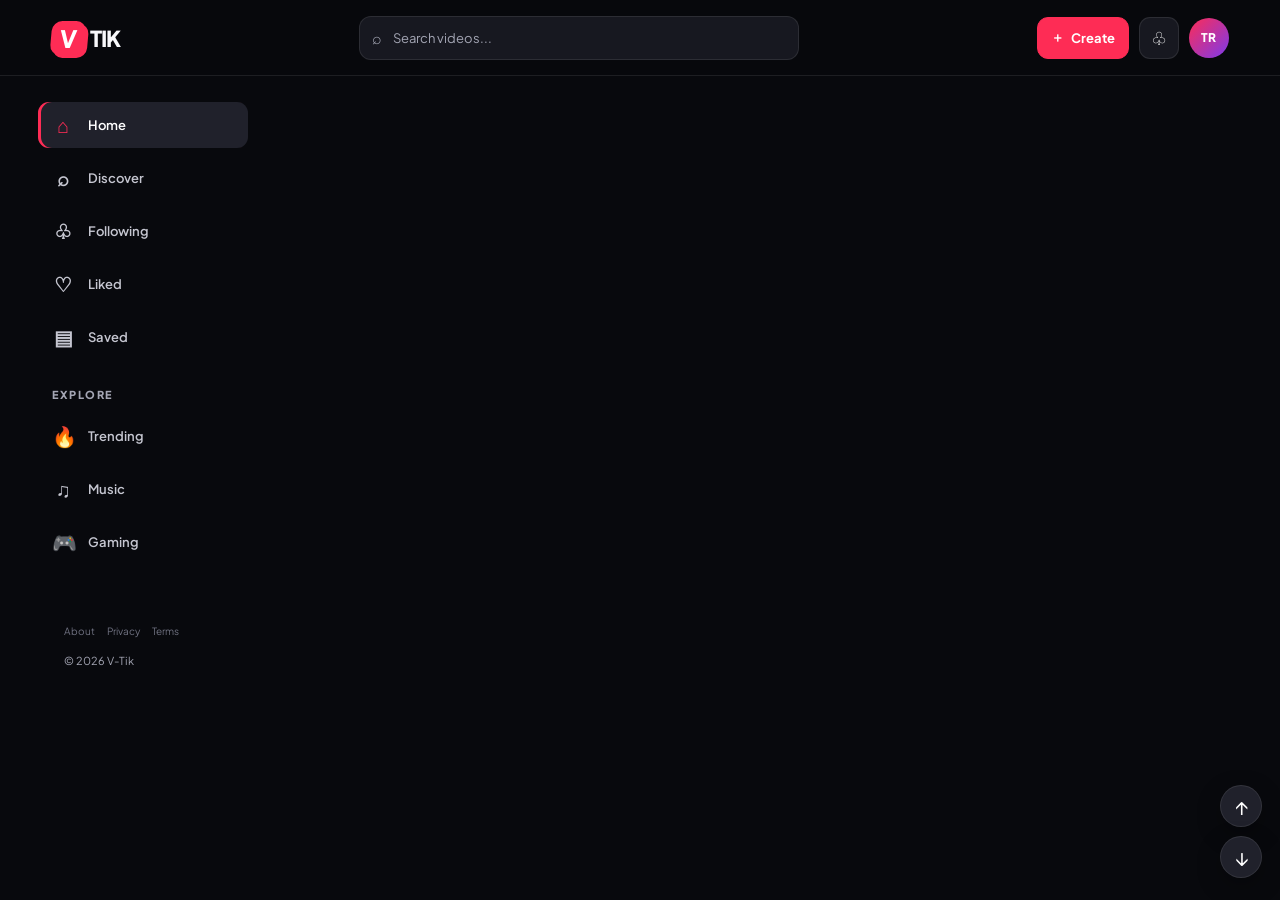
==== commit 4c51f3da: "Update index.html" ====
--- a/index.html
+++ b/index.html
@@ -3,13 +3,11 @@
 <html lang="en">
 <head>
     <meta charset="UTF-8">
-    <meta name="viewport" content="width=device-width, initial-scale=1.0">
-
+    <meta name="viewport" content="width=device-width, initial-scale=1">
     <meta name="theme-color" content="#08090d">
     <meta name="description" content="Discover, watch, share, and create short videos on V-Tik.">
-    <meta name="author" content="V-Tik">
-
-    <title>V-Tik — Discover, Watch & Share Videos</title>
+
+    <title>V-Tik — Short Videos</title>
 
     <link rel="preconnect" href="https://fonts.googleapis.com">
     <link rel="preconnect" href="https://fonts.gstatic.com" crossorigin>
@@ -22,7 +20,6 @@
             color-scheme: dark;
             --bg: #08090d;
             --panel: #111219;
-            --panel-hover: #20212b;
             --text: #f8f8fb;
             --muted: #a4a6b4;
             --pink: #fe2c55;
@@ -30,8 +27,11 @@
             --border: rgba(255,255,255,.09);
         }
 
-        * {
-            box-sizing: border-box;
+        * { box-sizing: border-box; }
+
+        html {
+            scroll-behavior: smooth;
+            background: var(--bg);
         }
 
         body {
@@ -41,30 +41,12 @@
             font-family: "Plus Jakarta Sans", sans-serif;
         }
 
-        button, input {
-            font: inherit;
-        }
-
-        button, a {
-            -webkit-tap-highlight-color: transparent;
-        }
-
-        button {
-            cursor: pointer;
-        }
-
-        a {
-            color: inherit;
-            text-decoration: none;
-        }
-
-        [hidden] {
-            display: none !important;
-        }
-
-        body.modal-open {
-            overflow: hidden;
-        }
+        button, input { font: inherit; }
+        button { cursor: pointer; }
+        a { color: inherit; text-decoration: none; }
+        [hidden] { display: none !important; }
+
+        body.modal-open { overflow: hidden; }
 
         /* Header */
 
@@ -72,22 +54,23 @@
             position: sticky;
             top: 0;
             z-index: 100;
-            min-height: 76px;
+            min-height: 68px;
             display: flex;
             align-items: center;
             justify-content: space-between;
-            gap: 24px;
-            padding: 12px 5%;
+            gap: 20px;
+            padding: 10px 4%;
+            border-bottom: 1px solid var(--border);
             background: rgba(8,9,13,.94);
-            border-bottom: 1px solid var(--border);
             backdrop-filter: blur(18px);
         }
 
         .brand {
             display: flex;
             align-items: center;
-            gap: 3px;
-            font-size: 23px;
+            gap: 5px;
+            flex-shrink: 0;
+            font-size: 22px;
             font-weight: 800;
             letter-spacing: -1px;
         }
@@ -95,65 +78,59 @@
         .brand-v {
             display: grid;
             place-items: center;
-            width: 35px;
-            height: 35px;
+            width: 34px;
+            height: 34px;
+            border-radius: 10px;
             background: var(--pink);
-            border-radius: 11px;
-            color: white;
-        }
-
-        .brand-tik {
-            letter-spacing: 1px;
+            color: white;
         }
 
         .search {
+            display: flex;
+            align-items: center;
+            gap: 9px;
+            width: min(440px, 45vw);
+            min-height: 42px;
+            padding: 0 12px;
+            border: 1px solid var(--border);
+            border-radius: 12px;
+            background: #171820;
+        }
+
+        .search input {
+            width: 100%;
+            min-width: 0;
+            border: 0;
+            outline: 0;
+            background: transparent;
+            color: white;
+        }
+
+        .search input::placeholder { color: var(--muted); }
+
+        .clear-search {
+            border: 0;
+            background: transparent;
+            color: white;
+        }
+
+        .topbar-actions {
             display: flex;
             align-items: center;
             gap: 10px;
-            width: min(440px, 42vw);
-            padding: 0 14px;
-            min-height: 43px;
-            border: 1px solid var(--border);
-            border-radius: 14px;
-            background: #171820;
-        }
-
-        .search input {
-            min-width: 0;
-            width: 100%;
-            border: 0;
-            outline: 0;
-            color: white;
-            background: transparent;
-        }
-
-        .search input::placeholder {
-            color: var(--muted);
-        }
-
-        .clear-search {
-            border: 0;
-            color: white;
-            background: transparent;
-        }
-
-        .topbar-actions {
-            display: flex;
-            align-items: center;
-            gap: 12px;
         }
 
         .create-btn, .round-btn {
+            min-height: 40px;
             display: flex;
             align-items: center;
             justify-content: center;
-            gap: 8px;
-            min-height: 42px;
-            padding: 0 14px;
+            gap: 7px;
+            padding: 0 13px;
             border: 1px solid var(--border);
-            border-radius: 12px;
-            color: white;
+            border-radius: 11px;
             background: #171820;
+            color: white;
         }
 
         .create-btn {
@@ -163,41 +140,37 @@
         }
 
         .round-btn {
-            width: 42px;
+            width: 40px;
             padding: 0;
-            font-size: 19px;
+            font-size: 18px;
         }
 
         .avatar {
+            width: 40px;
+            height: 40px;
             display: grid;
             place-items: center;
-            width: 42px;
-            height: 42px;
             border-radius: 50%;
             background: linear-gradient(135deg, var(--pink), #7c3aed);
-            font-size: 13px;
+            color: white;
             font-weight: 800;
-        }
-
-        .avatar.small {
-            width: 36px;
-            height: 36px;
-        }
-
-        /* Main layout */
+            font-size: 12px;
+        }
+
+        /* Layout */
 
         .shell {
             display: grid;
-            grid-template-columns: 220px minmax(0, 1fr);
-            gap: 30px;
+            grid-template-columns: 210px minmax(0, 1fr);
+            gap: 24px;
             max-width: 1500px;
             margin: 0 auto;
-            padding: 28px 4%;
+            padding: 22px 3%;
         }
 
         .sidebar {
             position: sticky;
-            top: 100px;
+            top: 90px;
             align-self: start;
         }
 
@@ -207,47 +180,44 @@
         }
 
         .nav-item {
+            width: 100%;
+            min-height: 46px;
             display: flex;
             align-items: center;
-            gap: 15px;
-            width: 100%;
-            min-height: 47px;
-            padding: 0 15px;
+            gap: 14px;
+            padding: 0 14px;
             border: 0;
-            border-radius: 12px;
+            border-radius: 11px;
+            background: transparent;
             color: #c5c6d0;
-            background: transparent;
             text-align: left;
             font-weight: 600;
         }
 
         .nav-item > span:first-child {
-            width: 23px;
-            font-size: 21px;
+            width: 22px;
             text-align: center;
-        }
-
-        .nav-item:hover,
-        .nav-item.active {
-            color: white;
+            font-size: 20px;
+        }
+
+        .nav-item:hover, .nav-item.active {
             background: #20212b;
-        }
-
-        .nav-item.active > span:first-child {
-            color: var(--pink);
-        }
+            color: white;
+        }
+
+        .nav-item.active > span:first-child { color: var(--pink); }
 
         .side-title {
-            margin: 30px 15px 12px;
+            margin: 28px 14px 12px;
             color: var(--muted);
-            font-size: 12px;
+            font-size: 11px;
             font-weight: 800;
+            letter-spacing: 1.5px;
             text-transform: uppercase;
-            letter-spacing: 1.5px;
         }
 
         .side-bottom {
-            margin: 35px 15px 0;
+            margin: 30px 14px 0;
             color: var(--muted);
             font-size: 11px;
             line-height: 2;
@@ -256,60 +226,38 @@
         .footer-links {
             display: flex;
             flex-wrap: wrap;
-            gap: 5px 12px;
-        }
-
-        .copyright {
-            margin-top: 15px;
-        }
-
-        /* Feed */
+            gap: 4px 12px;
+        }
+
+        /* Video area: no feed heading */
 
         .main-content {
             min-width: 0;
-            padding-bottom: 70px;
-        }
-
-        .feed-heading {
-            margin: 0 0 24px;
-        }
-
-        .feed-heading h1 {
-            margin: 0 0 6px;
-            font-size: clamp(25px, 3vw, 34px);
-            font-weight: 800;
-        }
-
-        .feed-heading p {
-            margin: 0;
-            color: var(--muted);
-            font-size: 14px;
+            padding-bottom: 30px;
         }
 
         .video-list {
             display: flex;
             flex-direction: column;
             align-items: center;
-            gap: 24px;
+            gap: 20px;
+            width: 100%;
         }
 
         .video-card {
             display: grid;
-            grid-template-columns: minmax(0, 1fr) 54px;
+            grid-template-columns: minmax(0, 1fr) 48px;
             align-items: end;
-            gap: 14px;
-            width: min(100%, 700px);
-            padding: 14px;
+            gap: 12px;
+            width: min(100%, 720px);
+            padding: 12px;
             border: 1px solid var(--border);
-            border-radius: 22px;
+            border-radius: 18px;
             background: var(--panel);
-            overflow: hidden;
-            scroll-margin-top: 95px;
-        }
-
-        .video-card-main {
-            min-width: 0;
-        }
+            scroll-margin-top: 80px;
+        }
+
+        .video-card-main { min-width: 0; }
 
         .video-stage {
             position: relative;
@@ -319,11 +267,11 @@
         .feed-video {
             display: block;
             width: 100%;
-            max-height: 72vh;
+            max-height: 78vh;
             aspect-ratio: 9 / 16;
             object-fit: contain;
-            border-radius: 16px;
-            background: #030303;
+            border-radius: 13px;
+            background: #000;
         }
 
         .video-play-overlay {
@@ -332,49 +280,46 @@
             left: 50%;
             display: none;
             place-items: center;
-            width: 58px;
-            height: 58px;
+            width: 56px;
+            height: 56px;
             transform: translate(-50%, -50%);
             border: 1px solid #ffffff55;
             border-radius: 50%;
-            color: white;
             background: #0009;
-            font-size: 23px;
-        }
-
-        .video-card.is-paused .video-play-overlay {
-            display: grid;
-        }
-
-        .video-info {
-            padding: 15px 4px 4px;
-        }
+            color: white;
+            font-size: 22px;
+            pointer-events: none;
+        }
+
+        .video-card.is-paused .video-play-overlay { display: grid; }
+
+        .video-info { padding: 13px 3px 3px; }
 
         .video-details {
             display: flex;
             align-items: center;
             gap: 10px;
-            margin-bottom: 10px;
+            margin-bottom: 9px;
         }
 
         .creator-avatar {
+            width: 38px;
+            height: 38px;
+            flex: 0 0 38px;
             display: grid;
             place-items: center;
-            flex: 0 0 40px;
-            width: 40px;
-            height: 40px;
             border-radius: 50%;
             background: linear-gradient(135deg, var(--pink), #7c3aed);
-            font-size: 13px;
+            font-size: 12px;
             font-weight: 800;
         }
 
         .creator-meta {
+            flex: 1;
             min-width: 0;
         }
 
-        .creator-meta strong,
-        .creator-meta span {
+        .creator-meta strong, .creator-meta span {
             display: block;
             overflow-wrap: anywhere;
         }
@@ -387,7 +332,7 @@
 
         .video-caption {
             margin: 0;
-            font-size: 14px;
+            font-size: 13px;
             line-height: 1.6;
             overflow-wrap: anywhere;
         }
@@ -396,57 +341,51 @@
             display: flex;
             flex-direction: column;
             align-items: center;
-            gap: 17px;
-            padding-bottom: 12px;
+            gap: 16px;
+            padding-bottom: 10px;
         }
 
         .video-actions button {
             display: flex;
             flex-direction: column;
             align-items: center;
-            gap: 5px;
+            gap: 4px;
             padding: 0;
             border: 0;
-            color: white;
             background: transparent;
-            font-size: 11px;
+            color: white;
+            font-size: 10px;
         }
 
         .video-actions button span {
+            width: 42px;
+            height: 42px;
             display: grid;
             place-items: center;
-            width: 44px;
-            height: 44px;
             border: 1px solid var(--border);
             border-radius: 50%;
             background: #22232c;
-            font-size: 19px;
-            transition: .2s ease;
-        }
-
-        .video-actions button:hover span {
-            color: var(--cyan);
-            background: #2b2c36;
-        }
-
-        .video-actions .like-action:hover span,
-        .video-actions .like-action.active span {
-            color: var(--pink);
-        }
+            font-size: 18px;
+            transition: background .2s, color .2s;
+        }
+
+        .video-actions button:hover span { color: var(--cyan); }
+
+        .video-actions .like-action.active span { color: var(--pink); }
 
         .follow-btn {
             margin-left: auto;
             padding: 7px 10px;
             border: 0;
             border-radius: 9px;
-            color: white;
             background: var(--pink);
-            font-size: 12px;
+            color: white;
+            font-size: 11px;
             font-weight: 700;
         }
 
         .feed-empty {
-            padding: 35px 20px;
+            padding: 30px 15px;
             color: var(--muted);
             text-align: center;
         }
@@ -455,30 +394,27 @@
 
         .scroll-controls {
             position: fixed;
-            right: 22px;
-            bottom: 25px;
+            right: 18px;
+            bottom: 22px;
             z-index: 50;
             display: flex;
             flex-direction: column;
-            gap: 10px;
+            gap: 9px;
         }
 
         .scroll-controls button {
+            width: 42px;
+            height: 42px;
             display: grid;
             place-items: center;
-            width: 44px;
-            height: 44px;
             border: 1px solid var(--border);
             border-radius: 50%;
-            color: white;
             background: #20212b;
-            font-size: 22px;
-            box-shadow: 0 6px 20px #0005;
-        }
-
-        .scroll-controls button:hover {
-            background: var(--pink);
-        }
+            color: white;
+            font-size: 21px;
+        }
+
+        .scroll-controls button:hover { background: var(--pink); }
 
         /* Modals */
 
@@ -489,7 +425,7 @@
             display: none;
             align-items: center;
             justify-content: center;
-            padding: 20px;
+            padding: 16px;
         }
 
         .modal.active {
@@ -500,7 +436,7 @@
             position: absolute;
             inset: 0;
             background: #000b;
-            backdrop-filter: blur(8px);
+            backdrop-filter: blur(7px);
         }
 
         .modal-box {
@@ -509,9 +445,9 @@
             width: min(100%, 480px);
             max-height: 90vh;
             overflow-y: auto;
-            padding: 26px;
+            padding: 24px;
             border: 1px solid var(--border);
-            border-radius: 20px;
+            border-radius: 19px;
             background: #15161e;
             box-shadow: 0 20px 80px #0008;
         }
@@ -521,65 +457,59 @@
             align-items: center;
             justify-content: space-between;
             gap: 12px;
-            margin-bottom: 20px;
-        }
-
-        .modal-header h2,
-        .create-box h2 {
+            margin-bottom: 18px;
+        }
+
+        .modal-header h2, .create-box h2 {
             margin: 0;
-            font-size: 22px;
-        }
-
-        .close,
-        .viewer-close {
+            font-size: 21px;
+        }
+
+        .close, .viewer-close {
+            width: 38px;
+            height: 38px;
             display: grid;
             place-items: center;
-            width: 38px;
-            height: 38px;
             border: 1px solid var(--border);
             border-radius: 50%;
-            color: white;
             background: #252631;
-        }
-
-        .create-box > .close {
-            float: right;
-        }
+            color: white;
+        }
+
+        .create-box > .close { float: right; }
 
         .upload-zone {
             clear: both;
-            padding: 30px 15px;
+            padding: 28px 14px;
             border: 1px dashed #555766;
-            border-radius: 15px;
+            border-radius: 14px;
             text-align: center;
         }
 
         .upload-icon-wrapper {
-            margin-bottom: 15px;
+            margin-bottom: 12px;
             color: var(--pink);
             font-size: 30px;
         }
 
-        .upload-zone p {
+        .upload-zone p, .file-name-muted {
             color: var(--muted);
             font-size: 13px;
         }
 
         .upload-btn {
             display: inline-block;
-            margin-top: 10px;
-            padding: 11px 17px;
-            border-radius: 10px;
-            color: white;
+            margin-top: 8px;
+            padding: 10px 15px;
+            border-radius: 9px;
             background: var(--pink);
+            color: white;
             font-size: 13px;
             font-weight: 700;
             cursor: pointer;
         }
 
-        .preview-container {
-            margin-top: 18px;
-        }
+        .preview-container { margin-top: 16px; }
 
         .upload-preview {
             display: block;
@@ -589,41 +519,31 @@
             background: black;
         }
 
-        .file-name-muted {
-            color: var(--muted);
-            font-size: 12px;
-            overflow-wrap: anywhere;
-        }
-
-        .caption-wrapper {
-            margin-top: 18px;
-        }
-
-        .caption-input,
-        .comment-form input {
+        .caption-wrapper { margin-top: 16px; }
+
+        .caption-input, .comment-form input {
             width: 100%;
             min-height: 44px;
-            padding: 12px;
+            padding: 11px;
             border: 1px solid var(--border);
             border-radius: 10px;
-            outline: 0;
-            color: white;
+            outline: none;
             background: #20212b;
-        }
-
-        .caption-input:focus,
-        .comment-form input:focus {
+            color: white;
+        }
+
+        .caption-input:focus, .comment-form input:focus {
             border-color: var(--pink);
         }
 
         .post-video-btn {
             width: 100%;
-            min-height: 45px;
-            margin-top: 16px;
+            min-height: 44px;
+            margin-top: 15px;
             border: 0;
             border-radius: 10px;
-            color: white;
             background: var(--pink);
+            color: white;
             font-weight: 800;
         }
 
@@ -635,53 +555,42 @@
         .comments-list {
             display: flex;
             flex-direction: column;
-            gap: 14px;
-            min-height: 80px;
+            gap: 12px;
+            min-height: 70px;
             max-height: 45vh;
             overflow-y: auto;
         }
 
         .comment-item {
             padding: 12px;
-            border-radius: 12px;
+            border-radius: 11px;
             background: #20212b;
         }
 
-        .comment-item strong {
-            font-size: 12px;
-        }
-
         .comment-item p {
-            margin: 6px 0 0;
-            font-size: 14px;
+            margin: 5px 0 0;
+            font-size: 13px;
             overflow-wrap: anywhere;
         }
 
         .comment-form {
             display: flex;
             gap: 8px;
-            margin-top: 18px;
-        }
-
-        .comment-form input {
-            min-width: 0;
-            flex: 1;
-        }
+            margin-top: 16px;
+        }
+
+        .comment-form input { min-width: 0; flex: 1; }
 
         .comment-form button {
-            padding: 0 16px;
+            padding: 0 15px;
             border: 0;
-            border-radius: 10px;
-            color: white;
+            border-radius: 9px;
             background: var(--pink);
+            color: white;
             font-weight: 700;
         }
 
-        .comment-form button:disabled {
-            opacity: .4;
-        }
-
-        /* Viewer */
+        /* Fullscreen viewer */
 
         .viewer {
             position: fixed;
@@ -694,9 +603,7 @@
             background: #000f;
         }
 
-        .viewer.active {
-            display: flex;
-        }
+        .viewer.active { display: flex; }
 
         .viewer video {
             width: auto;
@@ -708,163 +615,121 @@
 
         .viewer-close {
             position: absolute;
-            top: 18px;
-            right: 18px;
+            top: 16px;
+            right: 16px;
             z-index: 2;
         }
 
         .toast {
             position: fixed;
             left: 50%;
-            bottom: 28px;
+            bottom: 25px;
             z-index: 2000;
             max-width: calc(100% - 30px);
-            padding: 12px 18px;
+            padding: 12px 17px;
             transform: translateX(-50%);
             border: 1px solid var(--border);
             border-radius: 12px;
-            color: white;
             background: #242530;
-            box-shadow: 0 8px 30px #0006;
+            color: white;
             opacity: 0;
             pointer-events: none;
-            transition: opacity .2s ease;
-        }
-
-        .toast.show {
-            opacity: 1;
-        }
-
-        /* Mobile navigation */
-
-        .mobile-nav {
-            display: none;
-        }
+            transition: opacity .2s;
+        }
+
+        .toast.show { opacity: 1; }
+
+        .mobile-nav { display: none; }
 
         @media (max-width: 900px) {
             .shell {
-                grid-template-columns: 180px minmax(0, 1fr);
-                gap: 18px;
-            }
-
-            .topbar {
-                padding-inline: 3%;
+                grid-template-columns: 175px minmax(0, 1fr);
+                gap: 16px;
             }
         }
 
         @media (max-width: 700px) {
             .topbar {
-                min-height: 65px;
-                gap: 10px;
-                padding: 10px 14px;
-            }
-
-            .brand {
-                font-size: 19px;
-            }
-
-            .brand-v {
-                width: 31px;
-                height: 31px;
-            }
+                min-height: 60px;
+                gap: 9px;
+                padding: 9px 12px;
+            }
+
+            .brand { font-size: 18px; }
+            .brand-v { width: 30px; height: 30px; }
 
             .search {
                 flex: 1;
                 width: auto;
                 min-width: 0;
-                padding-inline: 9px;
-            }
-
-            .search input {
-                font-size: 12px;
-            }
-
-            .topbar-actions {
-                gap: 7px;
-            }
+                padding: 0 8px;
+            }
+
+            .search input { font-size: 12px; }
+
+            .topbar-actions { gap: 6px; }
 
             .create-btn {
-                width: 38px;
-                min-height: 38px;
+                width: 36px;
+                min-height: 36px;
                 padding: 0;
             }
 
-            .create-btn span {
-                display: none;
-            }
-
+            .create-btn .create-label,
             .round-btn,
-            .profile-link {
-                display: none;
-            }
+            .profile-link { display: none; }
 
             .shell {
                 display: block;
-                padding: 20px 10px 95px;
-            }
-
-            .sidebar {
-                display: none;
-            }
-
-            .feed-heading {
-                margin: 0 4px 18px;
-            }
-
-            .feed-heading h1 {
-                font-size: 25px;
-            }
-
-            .video-list {
-                gap: 16px;
-            }
+                padding: 10px 8px 85px;
+            }
+
+            .sidebar { display: none; }
+
+            .main-content { padding-bottom: 15px; }
+
+            .video-list { gap: 13px; }
 
             .video-card {
-                grid-template-columns: minmax(0, 1fr) 42px;
-                gap: 8px;
+                grid-template-columns: minmax(0, 1fr) 39px;
+                gap: 7px;
                 width: 100%;
-                padding: 8px;
-                border-radius: 16px;
-                scroll-margin-top: 75px;
+                padding: 7px;
+                border-radius: 14px;
+                scroll-margin-top: 68px;
             }
 
             .feed-video {
-                max-height: 65vh;
-                border-radius: 11px;
-            }
-
-            .video-actions {
-                gap: 13px;
-            }
+                max-height: 76vh;
+                border-radius: 10px;
+            }
+
+            .video-actions { gap: 12px; }
 
             .video-actions button span {
-                width: 35px;
-                height: 35px;
-                font-size: 16px;
-            }
-
-            .video-actions button {
-                font-size: 10px;
-            }
+                width: 34px;
+                height: 34px;
+                font-size: 15px;
+            }
+
+            .video-actions button { font-size: 9px; }
 
             .creator-avatar {
-                width: 35px;
-                height: 35px;
-                flex-basis: 35px;
-            }
-
-            .video-caption {
-                font-size: 13px;
-            }
+                width: 33px;
+                height: 33px;
+                flex-basis: 33px;
+            }
+
+            .video-caption { font-size: 12px; }
 
             .scroll-controls {
-                right: 10px;
-                bottom: 78px;
+                right: 9px;
+                bottom: 76px;
             }
 
             .scroll-controls button {
-                width: 38px;
-                height: 38px;
+                width: 36px;
+                height: 36px;
             }
 
             .mobile-nav {
@@ -876,49 +741,40 @@
                 display: flex;
                 align-items: center;
                 justify-content: space-around;
-                min-height: 65px;
-                padding: 6px 8px env(safe-area-inset-bottom);
+                min-height: 63px;
+                padding: 5px 6px env(safe-area-inset-bottom);
                 border-top: 1px solid var(--border);
-                background: #0e0f15f5;
+                background: rgba(14,15,21,.97);
                 backdrop-filter: blur(18px);
             }
 
-            .mobile-nav button,
-            .mobile-profile-link {
+            .mobile-nav button, .mobile-profile-link {
+                flex: 1;
+                min-width: 0;
                 display: flex;
-                flex: 1;
                 flex-direction: column;
                 align-items: center;
                 justify-content: center;
                 gap: 3px;
-                min-width: 0;
                 border: 0;
+                background: transparent;
                 color: var(--muted);
-                background: transparent;
                 font-size: 10px;
             }
 
-            .mobile-nav button > span:first-child {
-                font-size: 20px;
-            }
-
-            .mobile-nav button.active {
-                color: white;
-            }
-
-            .mobile-nav button.active > span:first-child {
-                color: var(--pink);
-            }
+            .mobile-nav button > span:first-child { font-size: 20px; }
+            .mobile-nav button.active { color: white; }
+            .mobile-nav button.active > span:first-child { color: var(--pink); }
 
             .mobile-nav .mobile-create > span {
+                width: 37px;
+                height: 31px;
                 display: grid;
                 place-items: center;
-                width: 38px;
-                height: 32px;
-                border-radius: 10px;
+                border-radius: 9px;
+                background: var(--pink);
                 color: white;
-                background: var(--pink);
-                font-size: 25px;
+                font-size: 24px;
             }
 
             .mobile-profile-link .avatar {
@@ -927,20 +783,13 @@
                 font-size: 9px;
             }
 
-            .modal {
-                padding: 12px;
-            }
-
-            .modal-box {
-                padding: 20px;
-            }
+            .modal { padding: 10px; }
+            .modal-box { padding: 19px; }
         }
 
         @media (prefers-reduced-motion: reduce) {
-            *, *::before, *::after {
-                scroll-behavior: auto !important;
-                transition-duration: .01ms !important;
-            }
+            html { scroll-behavior: auto; }
+            *, *::before, *::after { transition: none !important; }
         }
     </style>
 
@@ -951,13 +800,13 @@
     <header class="topbar">
         <a href="./index.html" class="brand" aria-label="V-Tik home">
             <span class="brand-v">V</span>
-            <span class="brand-tik">TIK</span>
+            <span> TIK</span>
         </a>
 
         <div class="search">
             <span aria-hidden="true">⌕</span>
             <input id="searchInput" type="search"
-                   placeholder="Search videos and creators..."
+                   placeholder="Search videos..."
                    autocomplete="off" aria-label="Search videos">
             <button id="clearSearch" class="clear-search"
                     type="button" hidden aria-label="Clear search">✕</button>
@@ -965,16 +814,16 @@
 
         <div class="topbar-actions">
             <button id="createTop" class="create-btn" type="button"
-                    aria-haspopup="dialog" aria-controls="createModal">
+                    aria-controls="createModal" aria-haspopup="dialog">
                 <span aria-hidden="true">＋</span>
-                <span>Create</span>
+                <span class="create-label">Create</span>
             </button>
 
-            <button class="round-btn" id="notificationBtn" type="button"
-                    aria-label="Notifications">♧</button>
+            <button class="round-btn" id="notificationBtn"
+                    type="button" aria-label="Notifications">♧</button>
 
             <a href="log.html" class="profile-link" aria-label="Profile">
-                <span class="avatar small">TR</span>
+                <span class="avatar">TR</span>
             </a>
         </div>
     </header>
@@ -983,25 +832,25 @@
         <aside class="sidebar">
             <nav class="nav-group" aria-label="Main navigation">
                 <button class="nav-item active" type="button" data-section="home">
-                    <span aria-hidden="true">⌂</span><span>Home</span>
+                    <span>⌂</span><span>Home</span>
                 </button>
                 <button class="nav-item" type="button" data-section="discover">
-                    <span aria-hidden="true">⌕</span><span>Discover</span>
+                    <span>⌕</span><span>Discover</span>
                 </button>
                 <button class="nav-item" type="button" data-section="following">
-                    <span aria-hidden="true">♧</span><span>Following</span>
+                    <span>♧</span><span>Following</span>
                 </button>
                 <button class="nav-item" type="button" data-section="liked">
-                    <span aria-hidden="true">♡</span><span>Liked</span>
+                    <span>♡</span><span>Liked</span>
                 </button>
                 <button class="nav-item" type="button" data-section="saved">
-                    <span aria-hidden="true">▤</span><span>Saved</span>
+                    <span>▤</span><span>Saved</span>
                 </button>
             </nav>
 
             <div class="side-title">Explore</div>
 
-            <nav class="nav-group" aria-label="Explore">
+            <nav class="nav-group" aria-label="Explore categories">
                 <button class="nav-item" type="button" data-section="trending">
                     <span>🔥</span><span>Trending</span>
                 </button>
@@ -1015,21 +864,16 @@
 
             <div class="side-bottom">
                 <div class="footer-links">
-                    <a href="#about">About V-Tik</a>
+                    <a href="#about">About</a>
                     <a href="#privacy">Privacy</a>
                     <a href="#terms">Terms</a>
                 </div>
-                <p class="copyright">© 2026 V-Tik</p>
+                <p>© 2026 V-Tik</p>
             </div>
         </aside>
 
         <main class="main-content" id="mainContent">
-            <div class="feed-heading">
-                <h1 id="feedTitle">For You</h1>
-                <p>Discover videos picked for your next scroll.</p>
-            </div>
-
-            <!-- app.js generates the cards in this container -->
+            <!-- No feed heading: JavaScript inserts video cards here. -->
             <div class="video-list" id="videoList"></div>
 
             <p class="feed-empty" id="emptyFeed" hidden role="status">
@@ -1051,44 +895,43 @@
             <span>⌕</span><span>Discover</span>
         </button>
         <button class="mobile-create" id="mobileCreate" type="button"
-                aria-label="Create a video" aria-controls="createModal">
+                aria-label="Create video" aria-controls="createModal">
             <span>＋</span>
         </button>
         <button type="button" data-section="following">
             <span>♧</span><span>Following</span>
         </button>
         <a href="log.html" class="mobile-profile-link">
-            <span class="avatar micro">TR</span><span>Profile</span>
+            <span class="avatar">TR</span><span>Profile</span>
         </a>
     </nav>
 
-    <!-- Comments dialog -->
-    <div class="modal" id="commentsModal" role="dialog" aria-modal="true"
-         aria-labelledby="commentsTitle" aria-hidden="true">
+    <!-- Comments modal -->
+    <div class="modal" id="commentsModal" role="dialog"
+         aria-modal="true" aria-labelledby="commentsTitle" aria-hidden="true">
         <div class="modal-backdrop" data-close-modal></div>
 
-        <div class="modal-box comments-box">
+        <div class="modal-box">
             <div class="modal-header">
                 <h2 id="commentsTitle">Comments</h2>
-                <button class="close" id="closeComments"
-                        data-close-modal type="button"
-                        aria-label="Close comments">✕</button>
+                <button class="close" id="closeComments" data-close-modal
+                        type="button" aria-label="Close comments">✕</button>
             </div>
 
             <div class="comments-list" id="commentsList"></div>
 
             <form class="comment-form" id="commentForm">
                 <input id="commentInput" name="comment" type="text"
-                       placeholder="Add a comment..." maxlength="180"
+                       maxlength="180" placeholder="Add a comment..."
                        autocomplete="off" required>
-                <button type="submit" id="postCommentBtn">Post</button>
+                <button id="postCommentBtn" type="submit">Post</button>
             </form>
         </div>
     </div>
 
-    <!-- Upload dialog -->
-    <div class="modal" id="createModal" role="dialog" aria-modal="true"
-         aria-labelledby="createTitle" aria-hidden="true">
+    <!-- Upload modal -->
+    <div class="modal" id="createModal" role="dialog"
+         aria-modal="true" aria-labelledby="createTitle" aria-hidden="true">
         <div class="modal-backdrop" data-close-modal></div>
 
         <div class="modal-box create-box">
@@ -1102,8 +945,8 @@
 
             <div class="upload-zone" id="uploadZone">
                 <div class="upload-icon-wrapper" aria-hidden="true">⇧</div>
-                <p>Select a video from your device to upload.</p>
-                <label for="videoPicker" class="upload-btn">Select Video</label>
+                <p>Select a video from your device.</p>
+                <label for="videoPicker" class="upload-btn">Choose video</label>
             </div>
 
             <div class="preview-container" id="previewContainer" hidden>
@@ -1123,73 +966,187 @@
         </div>
     </div>
 
-    <!-- Optional full-screen viewer -->
+    <!-- Optional fullscreen viewer -->
     <div class="viewer" id="videoViewer" aria-hidden="true">
         <button class="viewer-close" id="viewerClose" data-close-modal
-                type="button" aria-label="Close viewer">✕</button>
+                type="button" aria-label="Close video">✕</button>
         <video id="viewerVideo" controls playsinline></video>
     </div>
 
     <div class="toast" id="toast" role="status" aria-live="polite"></div>
 
     <script>
-        document.addEventListener("DOMContentLoaded", () => {
-            const feed = document.getElementById("videoList");
+        (() => {
+            const $ = (selector, root = document) => root.querySelector(selector);
+            const $$ = (selector, root = document) =>
+                [...root.querySelectorAll(selector)];
+
+            let autoplayObserver = null;
+            let scrollTimer = null;
+
+            function getVideos() {
+                return $$("#videoList video.feed-video");
+            }
+
+            function setupAutoplay() {
+                if (autoplayObserver) {
+                    autoplayObserver.disconnect();
+                }
+
+                const videos = getVideos();
+
+                if (!videos.length) return;
+
+                videos.forEach(video => {
+                    video.autoplay = true;
+                    video.muted = true;
+                    video.defaultMuted = true;
+                    video.playsInline = true;
+                    video.setAttribute("muted", "");
+                    video.setAttribute("playsinline", "");
+                    video.preload = "metadata";
+
+                    video.addEventListener("play", () => {
+                        videos.forEach(other => {
+                            if (other !== video && !other.paused) {
+                                other.pause();
+                            }
+                        });
+                    });
+
+                    video.addEventListener("click", () => {
+                        if (video.paused) {
+                            video.muted = true;
+                            video.play().catch(() => {});
+                        } else {
+                            video.pause();
+                        }
+                    });
+
+                    const card = video.closest(".video-card");
+                    if (card) {
+                        const updatePaused = () => {
+                            card.classList.toggle("is-paused", video.paused);
+                        };
+
+                        video.addEventListener("play", updatePaused);
+                        video.addEventListener("pause", updatePaused);
+                        updatePaused();
+                    }
+                });
+
+                autoplayObserver = new IntersectionObserver(entries => {
+                    const visible = entries
+                        .filter(entry => entry.isIntersecting)
+                        .sort((a, b) => b.intersectionRatio - a.intersectionRatio);
+
+                    const best = visible.find(entry => entry.intersectionRatio >= 0.55);
+
+                    videos.forEach(video => {
+                        if (!best || best.target !== video) {
+                            video.pause();
+                        }
+                    });
+
+                    if (best) {
+                        const video = best.target;
+                        video.muted = true;
+                        video.play().catch(() => {
+                            // Some browsers require a user interaction first.
+                        });
+                    }
+                }, {
+                    threshold: [0, 0.25, 0.4, 0.55, 0.7, 0.9, 1]
+                });
+
+                videos.forEach(video => autoplayObserver.observe(video));
+            }
+
+            function scheduleAutoplayRefresh() {
+                clearTimeout(scrollTimer);
+                scrollTimer = setTimeout(setupAutoplay, 250);
+            }
 
             function scrollToVideo(direction) {
-                const cards = [...document.querySelectorAll("#videoList .video-card")];
-
+                const cards = $$("#videoList .video-card");
                 if (!cards.length) return;
 
-                const viewportCenter = window.innerHeight / 2;
-                let closestIndex = 0;
-                let closestDistance = Infinity;
+                const center = window.innerHeight / 2;
+                let closest = 0;
+                let distance = Infinity;
 
                 cards.forEach((card, index) => {
                     const rect = card.getBoundingClientRect();
-                    const center = rect.top + rect.height / 2;
-                    const distance = Math.abs(center - viewportCenter);
-
-                    if (distance < closestDistance) {
-                        closestDistance = distance;
-                        closestIndex = index;
+                    const d = Math.abs(rect.top + rect.height / 2 - center);
+
+                    if (d < distance) {
+                        distance = d;
+                        closest = index;
                     }
                 });
 
-                const nextIndex = Math.max(
-                    0,
-                    Math.min(cards.length - 1, closestIndex + direction)
-                );
-
-                cards[nextIndex].scrollIntoView({
+                const next = Math.max(0, Math.min(cards.length - 1, closest + direction));
+
+                cards[next].scrollIntoView({
                     behavior: "smooth",
                     block: "center"
                 });
 
-                setTimeout(() => {
-                    window.VTik?.refreshAutoplay?.();
-                }, 300);
-            }
-
-            document.getElementById("scrollUp")
-                ?.addEventListener("click", () => scrollToVideo(-1));
-
-            document.getElementById("scrollDown")
-                ?.addEventListener("click", () => scrollToVideo(1));
-
-            document.getElementById("mobileCreate")
-                ?.addEventListener("click", () => {
-                    document.getElementById("createTop")?.click();
+                setTimeout(setupAutoplay, 350);
+            }
+
+            $("#scrollUp")?.addEventListener("click", () => scrollToVideo(-1));
+            $("#scrollDown")?.addEventListener("click", () => scrollToVideo(1));
+
+            window.addEventListener("scroll", scheduleAutoplayRefresh, { passive: true });
+            window.addEventListener("resize", scheduleAutoplayRefresh);
+
+            /*
+             * The app.js script renders the video cards.
+             * Wait briefly and observe any cards it creates.
+             */
+            const feed = $("#videoList");
+
+            if (feed) {
+                const renderObserver = new MutationObserver(() => {
+                    setupAutoplay();
                 });
 
-            const picker = document.getElementById("videoPicker");
-            const postButton = document.getElementById("postVideo");
-            const uploadName = document.getElementById("uploadName");
-            const previewContainer = document.getElementById("previewContainer");
-            const preview = document.getElementById("uploadPreview");
-            const uploadZone = document.getElementById("uploadZone");
-            const caption = document.getElementById("videoCaption");
-
+                renderObserver.observe(feed, { childList: true, subtree: true });
+            }
+
+            $("#mobileCreate")?.addEventListener("click", () => {
+                $("#createTop")?.click();
+            });
+
+            $("#notificationBtn")?.addEventListener("click", () => {
+                const toast = $("#toast");
+                if (!toast) return;
+
+                toast.textContent = "You're all caught up!";
+                toast.classList.add("show");
+                setTimeout(() => toast.classList.remove("show"), 2200);
+            });
+
+            const search = $("#searchInput");
+            const clear = $("#clearSearch");
+
+            search?.addEventListener("input", () => {
+                if (clear) clear.hidden = !search.value;
+            });
+
+            clear?.addEventListener("click", () => {
+                if (!search) return;
+                search.value = "";
+                search.dispatchEvent(new Event("input", { bubbles: true }));
+                search.focus();
+            });
+
+            const picker = $("#videoPicker");
+            const preview = $("#uploadPreview");
+            const previewContainer = $("#previewContainer");
+            const uploadName = $("#uploadName");
+            const postButton = $("#postVideo");
             let previewURL = null;
 
             picker?.addEventListener("change", () => {
@@ -1215,18 +1172,12 @@
                 if (postButton) postButton.disabled = false;
             });
 
-            uploadZone?.addEventListener("dragover", event => {
+            $("#uploadZone")?.addEventListener("dragover", event => {
                 event.preventDefault();
-                uploadZone.style.borderColor = "#fe2c55";
             });
 
-            uploadZone?.addEventListener("dragleave", () => {
-                uploadZone.style.borderColor = "";
-            });
-
-            uploadZone?.addEventListener("drop", event => {
+            $("#uploadZone")?.addEventListener("drop", event => {
                 event.preventDefault();
-                uploadZone.style.borderColor = "";
 
                 const file = event.dataTransfer?.files?.[0];
                 if (!file || !picker) return;
@@ -1242,36 +1193,57 @@
                     picker.files = transfer.files;
                     picker.dispatchEvent(new Event("change", { bubbles: true }));
                 } catch (error) {
-                    console.warn("Could not attach dropped file.", error);
+                    console.error("Could not load the dropped video.", error);
                 }
             });
 
-            // Keep the caption value available to the upload handler.
-            caption?.addEventListener("input", () => {
-                caption.dataset.caption = caption.value;
+            $$("[data-close-modal]").forEach(button => {
+                button.addEventListener("click", () => {
+                    const modal = button.closest(".modal");
+                    const viewer = button.closest(".viewer");
+
+                    if (modal) {
+                        modal.classList.remove("active");
+                        modal.setAttribute("aria-hidden", "true");
+                        document.body.classList.remove("modal-open");
+                    }
+
+                    if (viewer) {
+                        viewer.classList.remove("active");
+                        viewer.setAttribute("aria-hidden", "true");
+
+                        const viewerVideo = $("#viewerVideo");
+                        if (viewerVideo) {
+                            viewerVideo.pause();
+                            viewerVideo.removeAttribute("src");
+                            viewerVideo.load();
+                        }
+                    }
+                });
             });
 
-            // This form submits comments through the V-Tik app handler.
-            document.getElementById("commentInput")?.addEventListener("input", event => {
-                const button = document.getElementById("postCommentBtn");
-                if (button) button.disabled = !event.target.value.trim();
+            document.addEventListener("keydown", event => {
+                if (event.key !== "Escape") return;
+
+                $$(".modal.active").forEach(modal => {
+                    modal.classList.remove("active");
+                    modal.setAttribute("aria-hidden", "true");
+                });
+
+                const viewer = $("#videoViewer");
+                viewer?.classList.remove("active");
+                viewer?.setAttribute("aria-hidden", "true");
+                document.body.classList.remove("modal-open");
+
+                $("#viewerVideo")?.pause();
             });
 
-            // Keep the clear-search control in sync.
-            const search = document.getElementById("searchInput");
-            const clear = document.getElementById("clearSearch");
-
-            search?.addEventListener("input", () => {
-                if (clear) clear.hidden = !search.value;
-            });
-
-            clear?.addEventListener("click", () => {
-                if (!search) return;
-                search.value = "";
-                search.dispatchEvent(new Event("input", { bubbles: true }));
-                search.focus();
-            });
-        });
+            // Allow app.js or the browser console to refresh autoplay.
+            window.VTik = window.VTik || {};
+            window.VTik.refreshAutoplay = setupAutoplay;
+
+            setupAutoplay();
+        })();
     </script>
 </body>
 </html>
--- a/style.css
+++ b/style.css
@@ -333,3 +333,28 @@
 @media (prefers-reduced-motion: reduce) {
   *, *::before, *::after { scroll-behavior: auto !important; transition-duration: .01ms !important; animation-duration: .01ms !important; }
 }
+.main-content {
+    min-width: 0;
+    padding-bottom: 30px;
+}
+
+.video-list {
+    display: flex;
+    flex-direction: column;
+    align-items: center;
+    gap: 16px;
+}
+
+.video-card {
+    width: min(100%, 700px);
+    scroll-margin-top: 85px;
+}
+
+.feed-video {
+    display: block;
+    width: 100%;
+    max-height: 78vh;
+    aspect-ratio: 9 / 16;
+    object-fit: contain;
+    background: #000;
+}
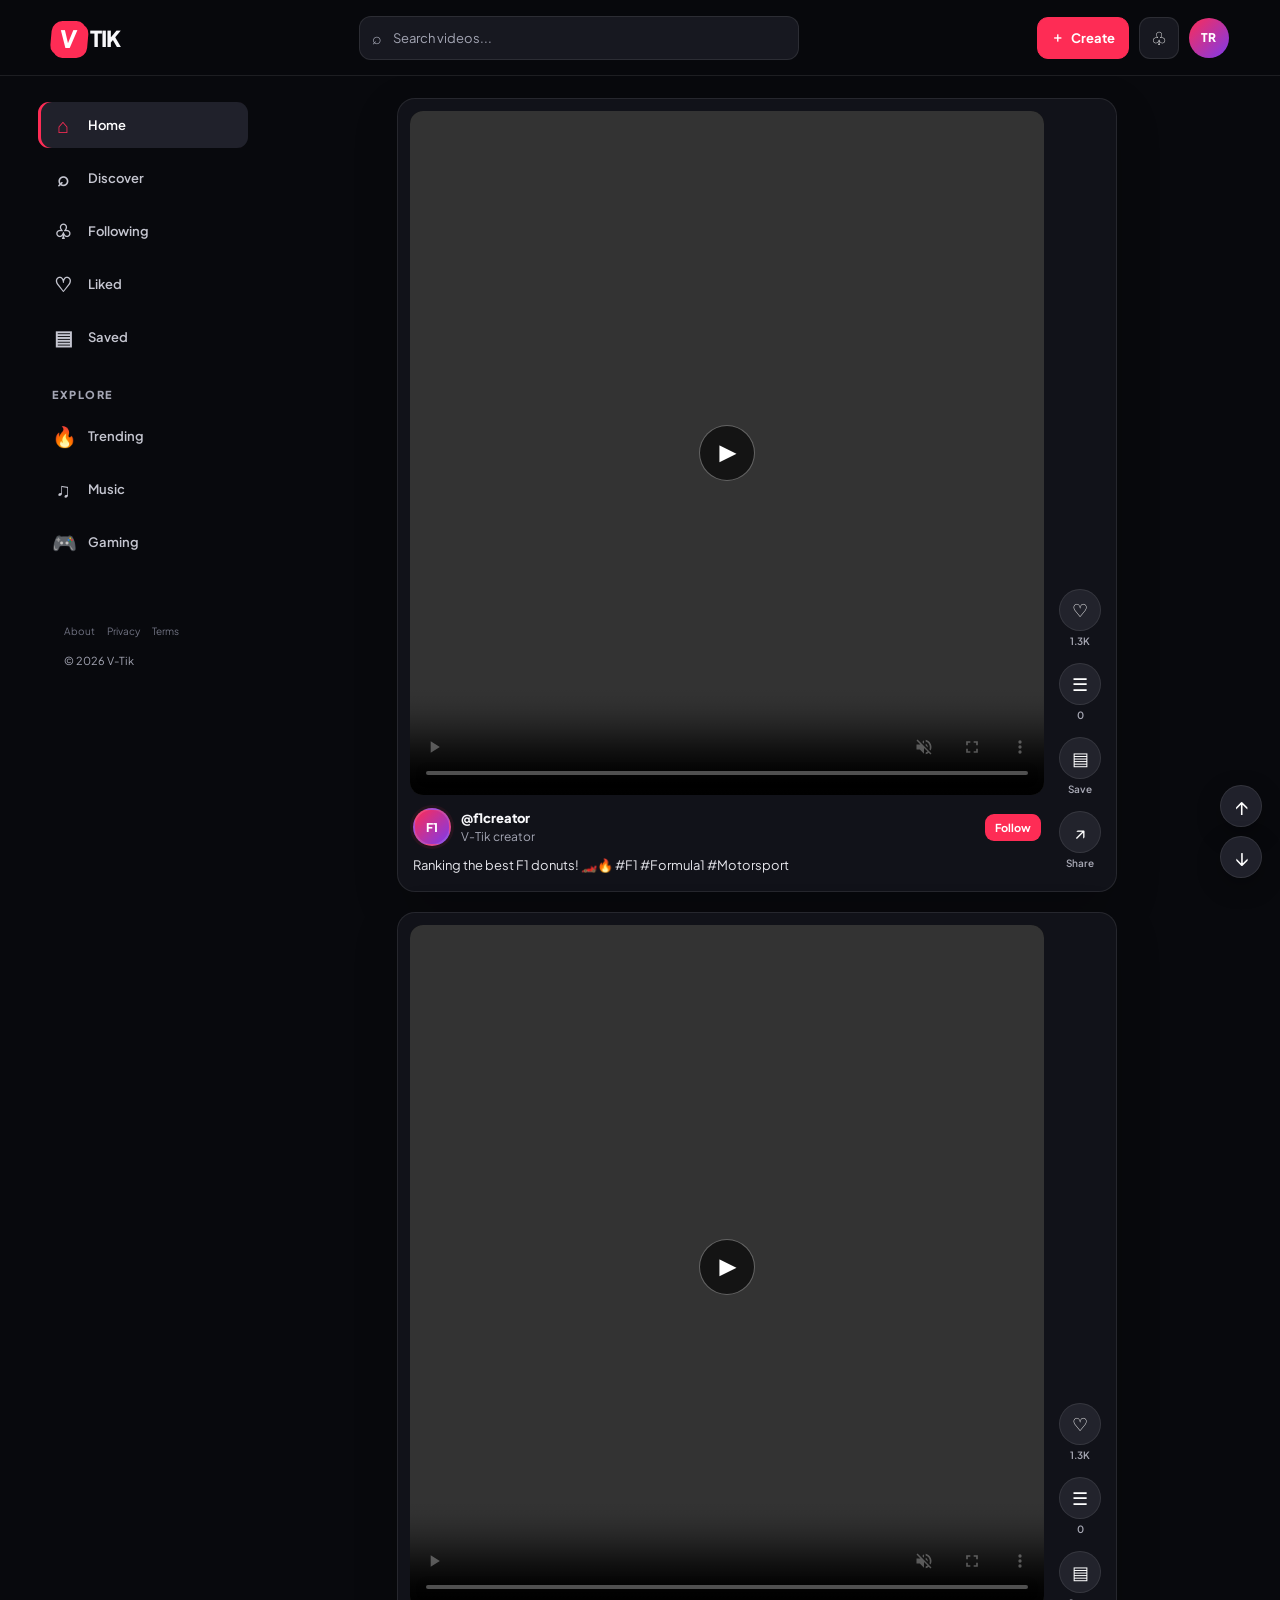
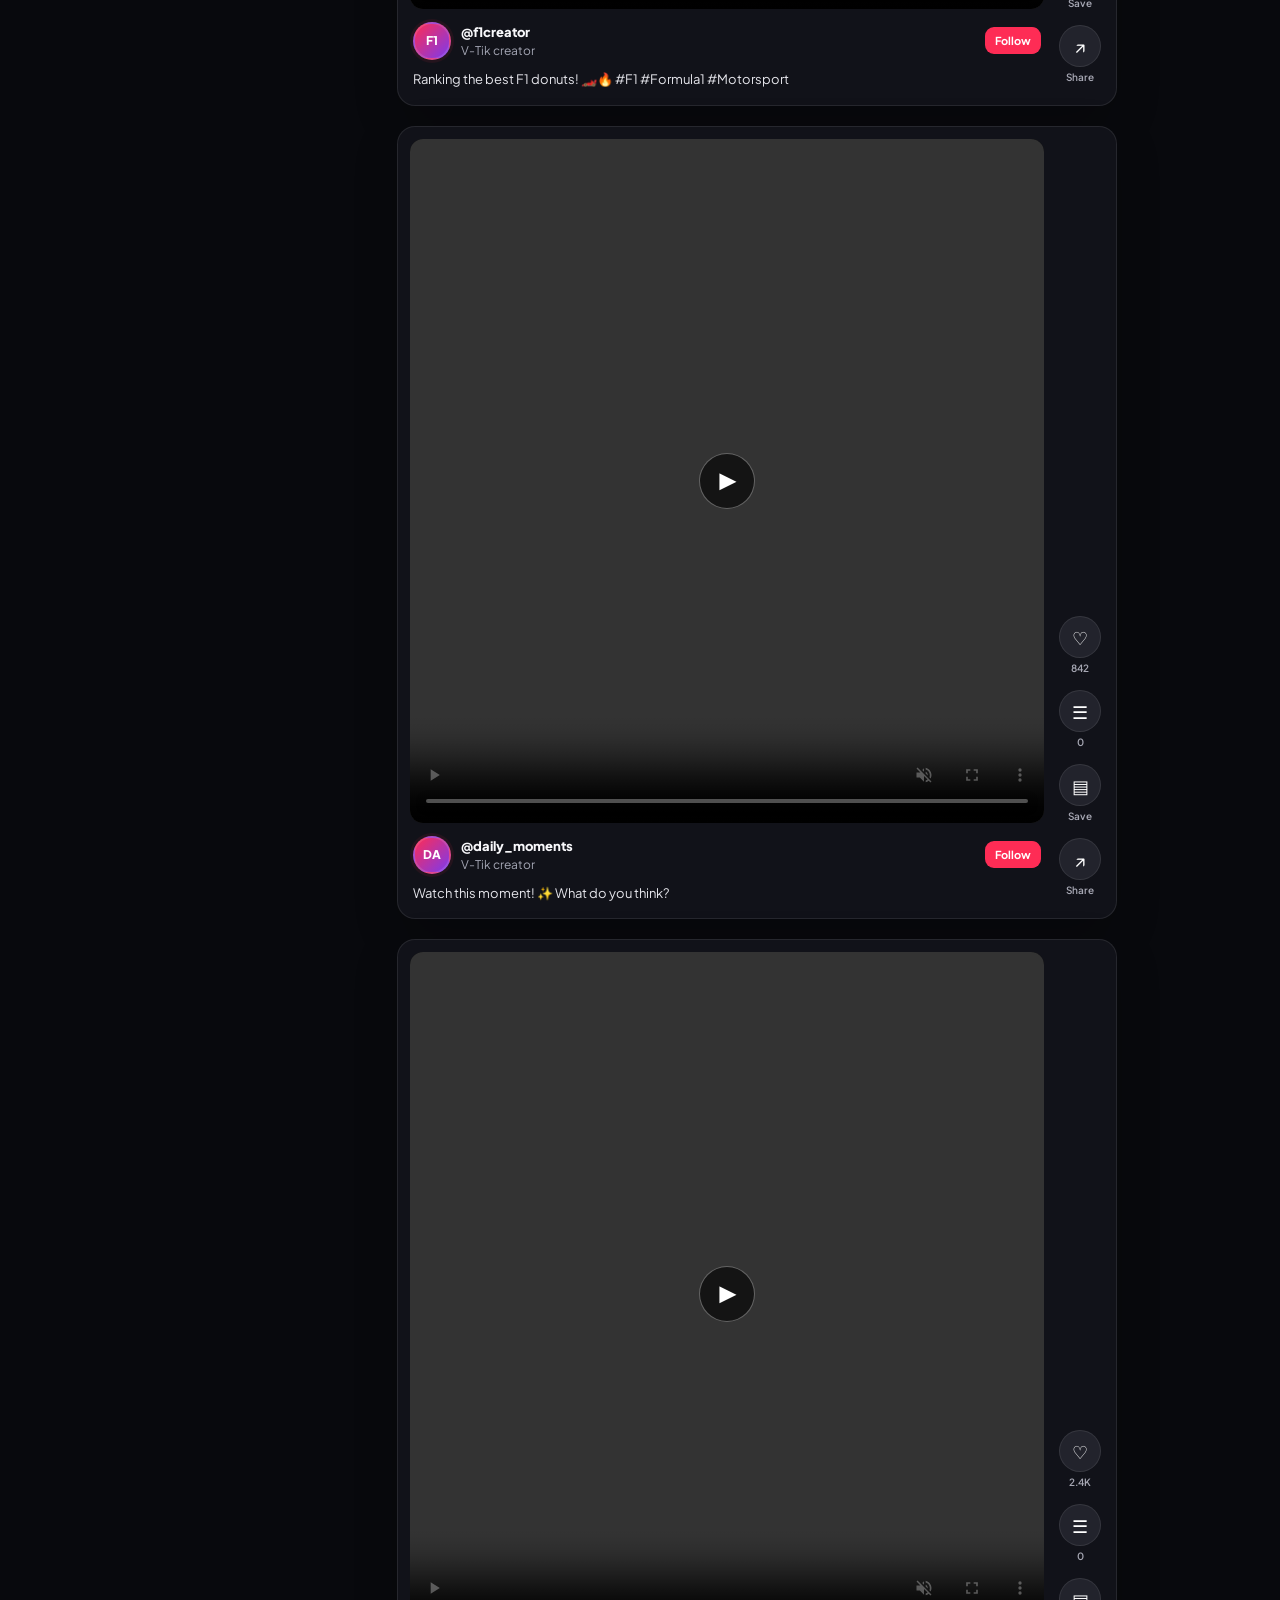
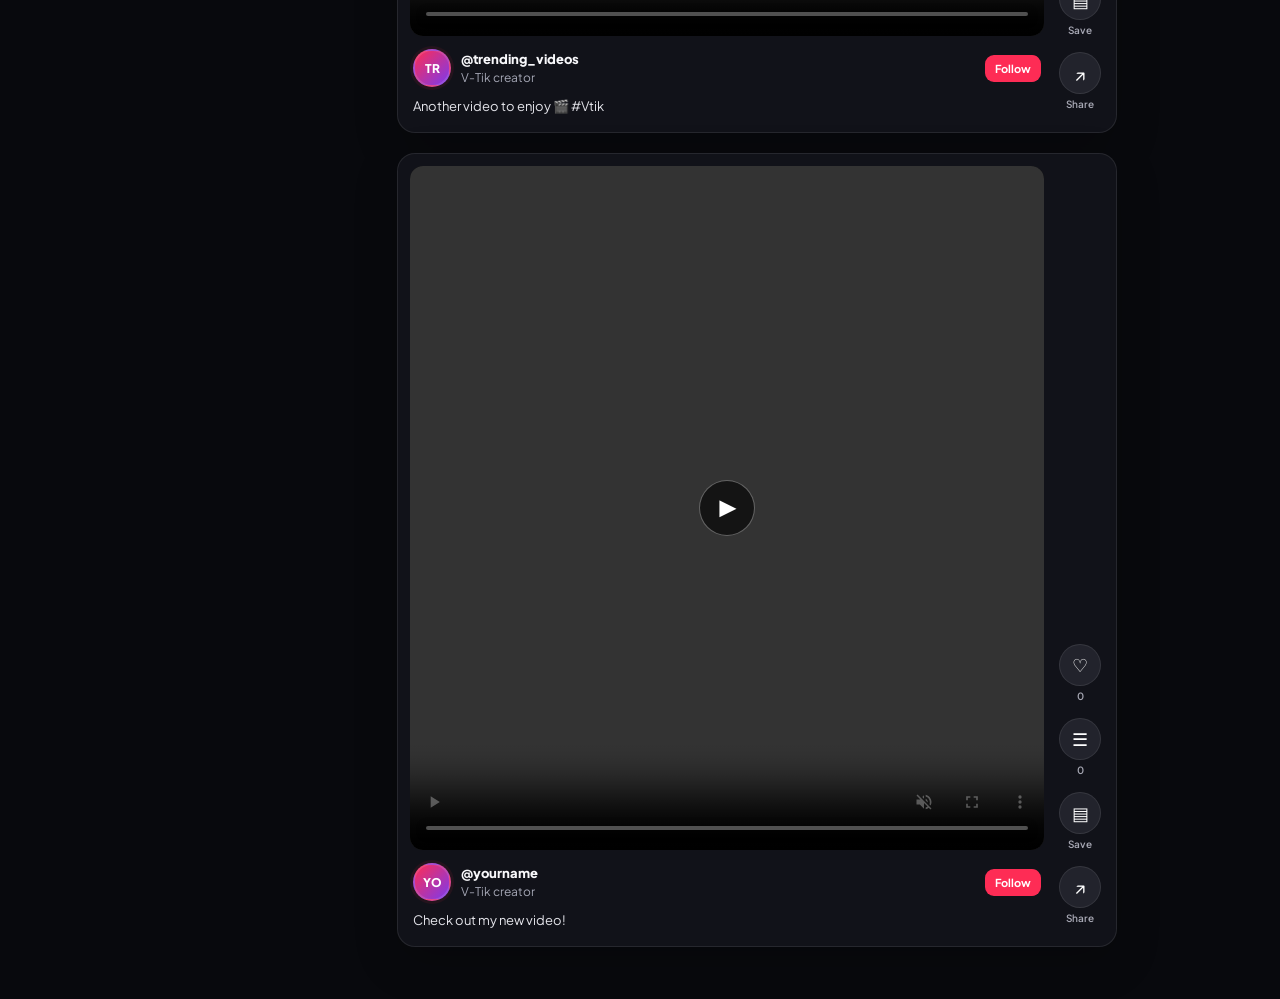
==== commit 31b6573e: "Update index.html" ====
--- a/index.html
+++ b/index.html
@@ -8,7 +8,7 @@
     <meta name="description" content="Discover, watch, share, and create short videos on V-Tik.">
 
     <title>V-Tik — Short Videos</title>
-
+<link rel="icon" type="logo.png" href="logo.png">
     <link rel="preconnect" href="https://fonts.googleapis.com">
     <link rel="preconnect" href="https://fonts.gstatic.com" crossorigin>
     <link href="https://fonts.googleapis.com/css2?family=Plus+Jakarta+Sans:wght@400;500;600;700;800&display=swap" rel="stylesheet">
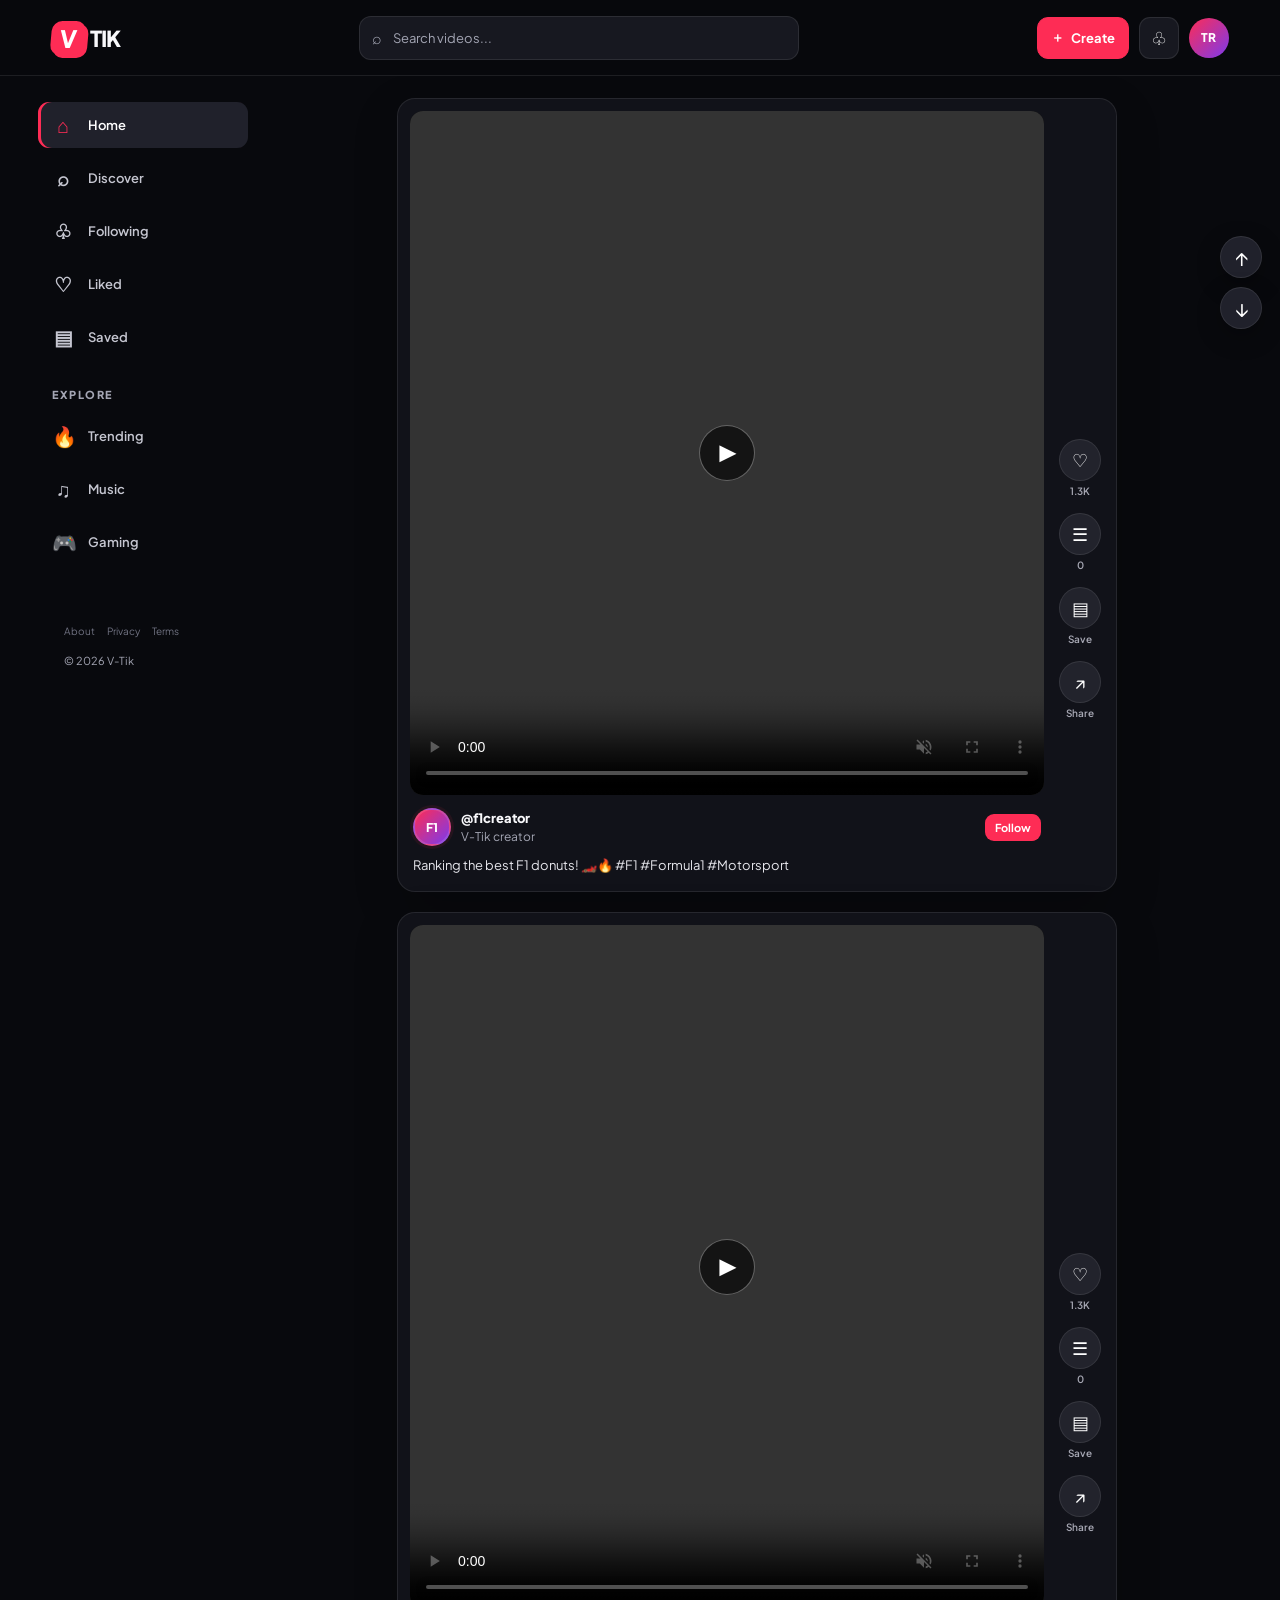
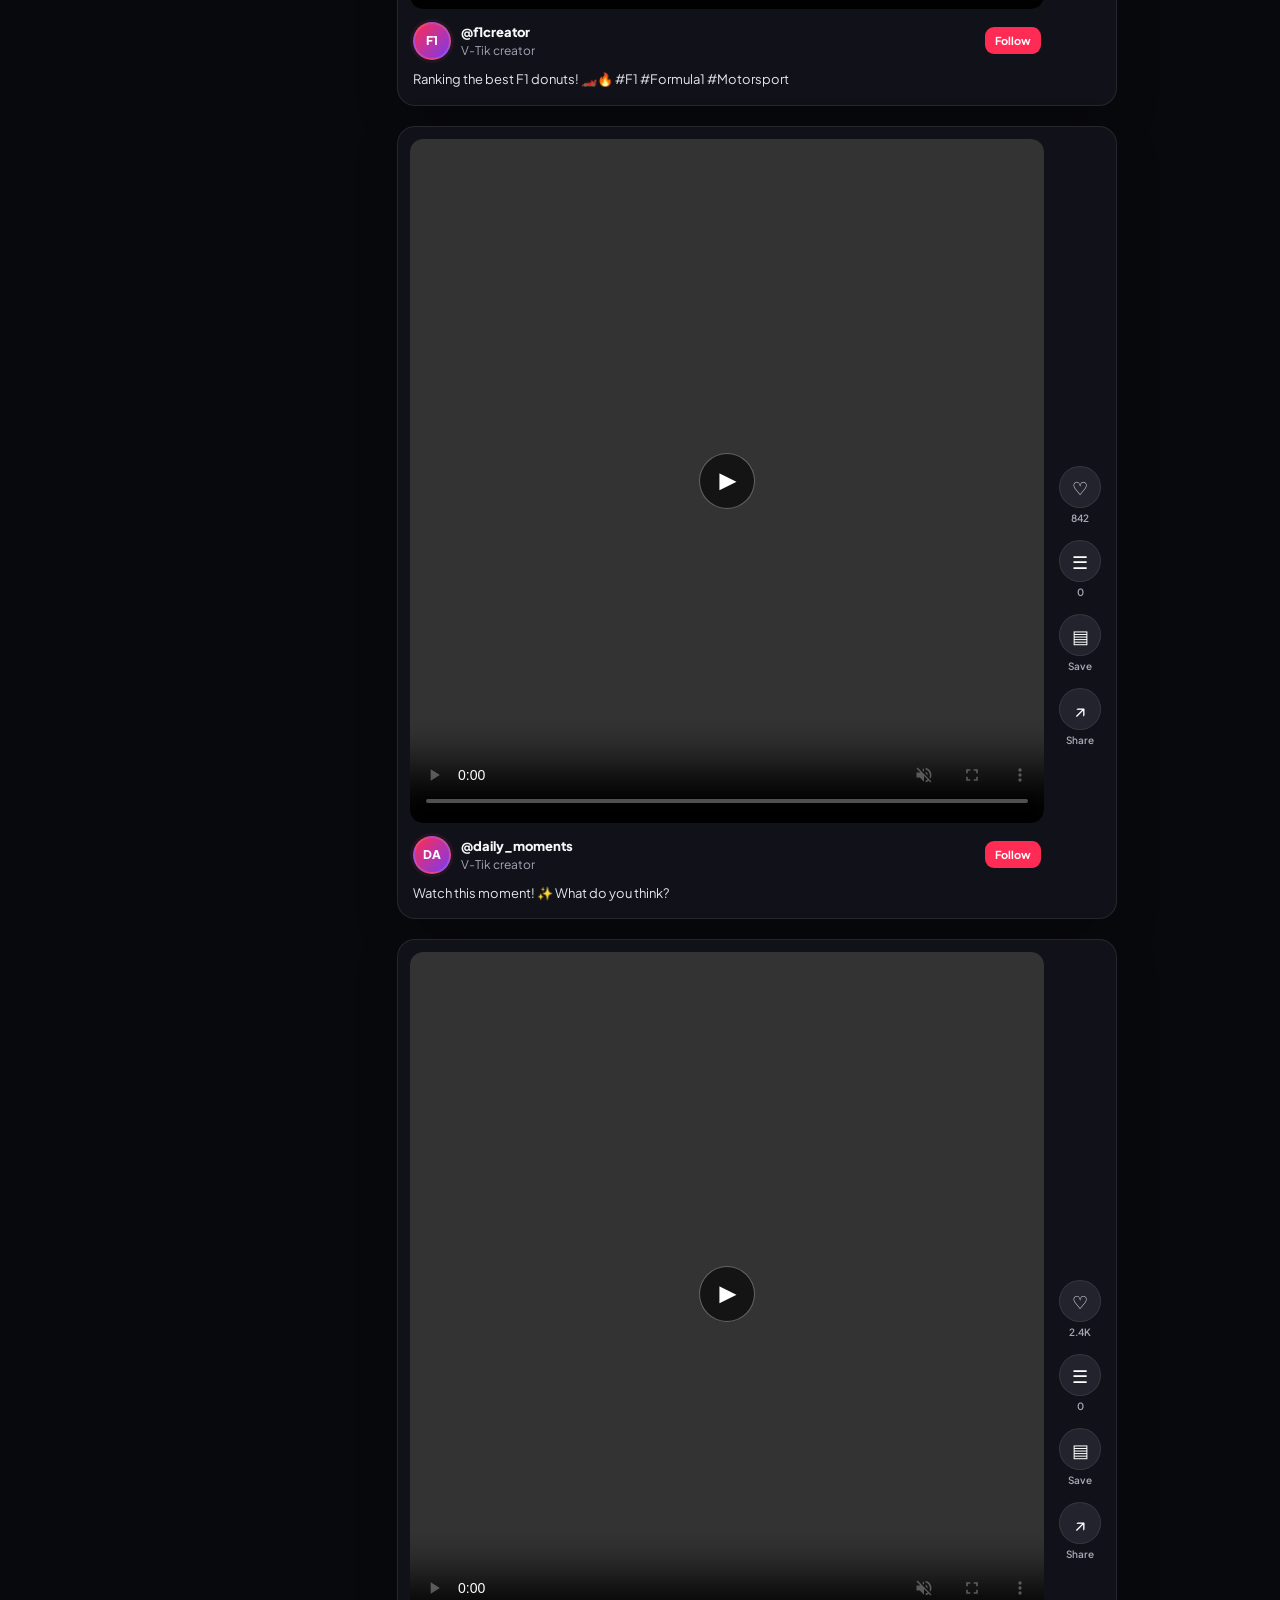
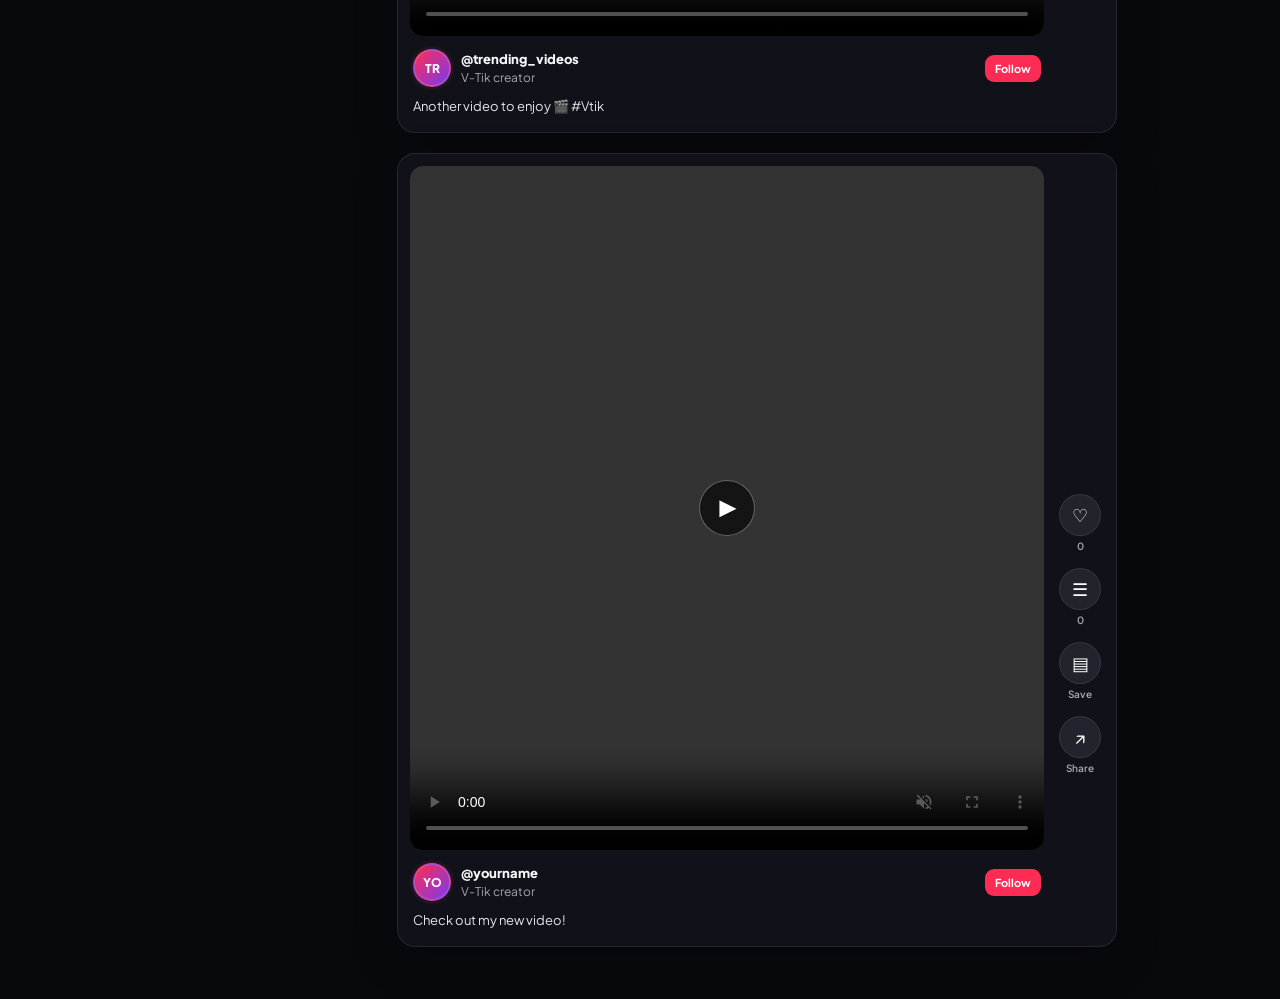
==== commit a88b8a5b: "Update About link to point to about.html" ====
--- a/index.html
+++ b/index.html
@@ -864,7 +864,7 @@
 
             <div class="side-bottom">
                 <div class="footer-links">
-                    <a href="#about">About</a>
+                    <a href="about.html">About</a>
                     <a href="#privacy">Privacy</a>
                     <a href="#terms">Terms</a>
                 </div>
--- a/style.css
+++ b/style.css
@@ -1,4 +1,4 @@
-/* V-Tik — dark short-video interface
+/* V-Tik â€” dark short-video interface
    Save as style.css next to index.html. The inline layout styles in index.html
    should be removed so this stylesheet can control the whole design. */
 
@@ -190,7 +190,7 @@
 .creator-meta strong { font-size: 13px; font-weight: 800; }
 .creator-meta span { margin-top: 4px; color: var(--muted); font-size: 11px; }
 .video-caption { margin: 0; color: #e5e5eb; font-size: 13px; line-height: 1.65; overflow-wrap: anywhere; }
-.video-actions { display: flex; flex-direction: column; align-items: center; gap: 18px; padding-bottom: 13px; }
+.video-actions { display: flex; flex-direction: column; align-items: center; gap: 18px; padding-bottom: 13px; transform: translateY(-150px); }
 .video-actions button { display: flex; flex-direction: column; align-items: center; gap: 6px; padding: 0; border: 0; color: #fff; background: transparent; font: inherit; cursor: pointer; }
 .video-actions button span {
   display: grid; place-items: center; width: 45px; height: 45px;
@@ -204,7 +204,7 @@
 .empty-feed { display: none; width: min(100%, 820px); margin: 22px auto; padding: 34px 20px; text-align: center; color: var(--muted); border: 1px dashed var(--line); border-radius: 16px; }
 
 /* Scroll controls */
-.scroll-controls { position: fixed; right: 22px; bottom: 25px; z-index: 50; display: flex; flex-direction: column; gap: 9px; }
+.scroll-controls { position: fixed; right: 22px; top: 50%; bottom: auto; z-index: 50; display: flex; flex-direction: column; gap: 9px; transform: translateY(-50%); }
 .scroll-controls button {
   display: grid; place-items: center; width: 43px; height: 43px;
   border: 1px solid rgba(255,255,255,.1); border-radius: 50%;
@@ -267,6 +267,7 @@
   .video-card { width: min(100%, 760px); }
 }
 @media (max-width: 760px) {
+  .scroll-controls { display: none !important; }
   .topbar { height: 65px; grid-template-columns: auto minmax(0, 1fr) auto; gap: 13px; padding: 0 15px; }
   .brand-v { width: 30px; height: 30px; font-size: 21px; }
   .brand-tik { font-size: 18px; letter-spacing: 1.4px; }
